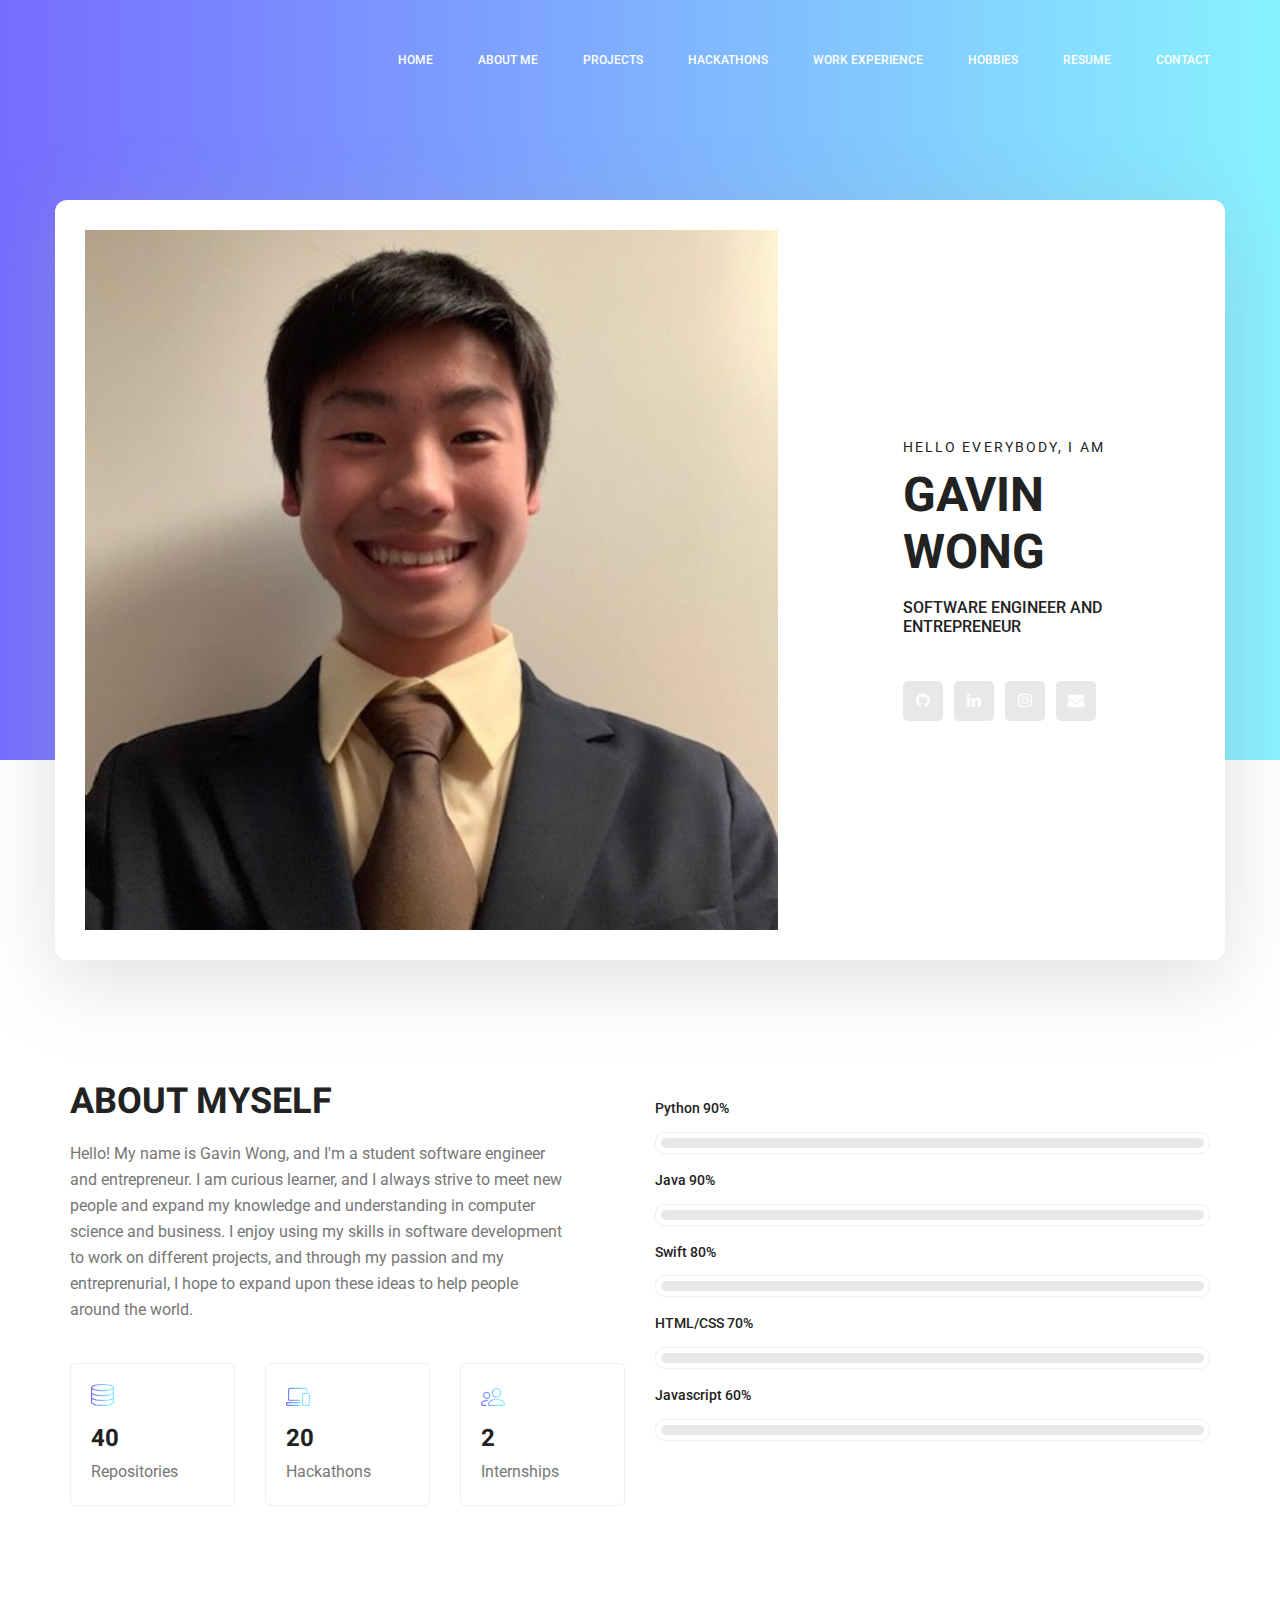
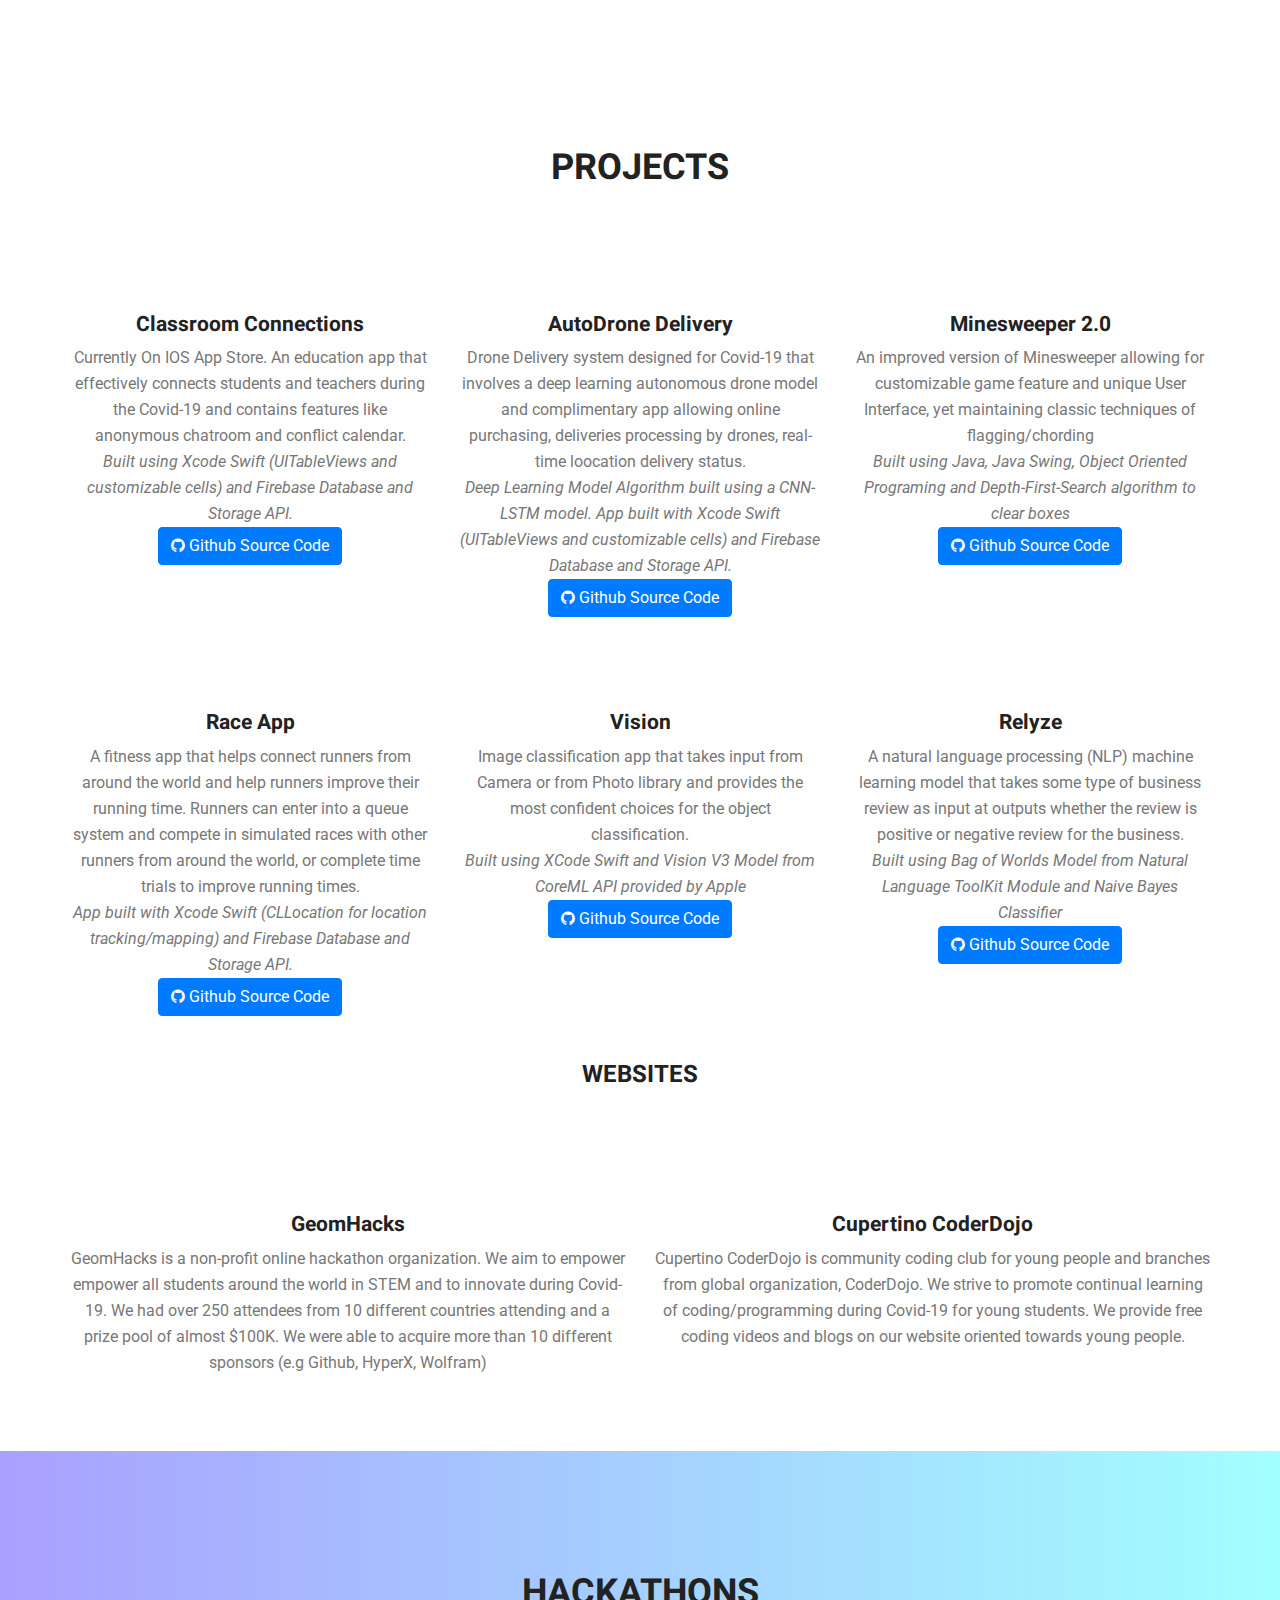
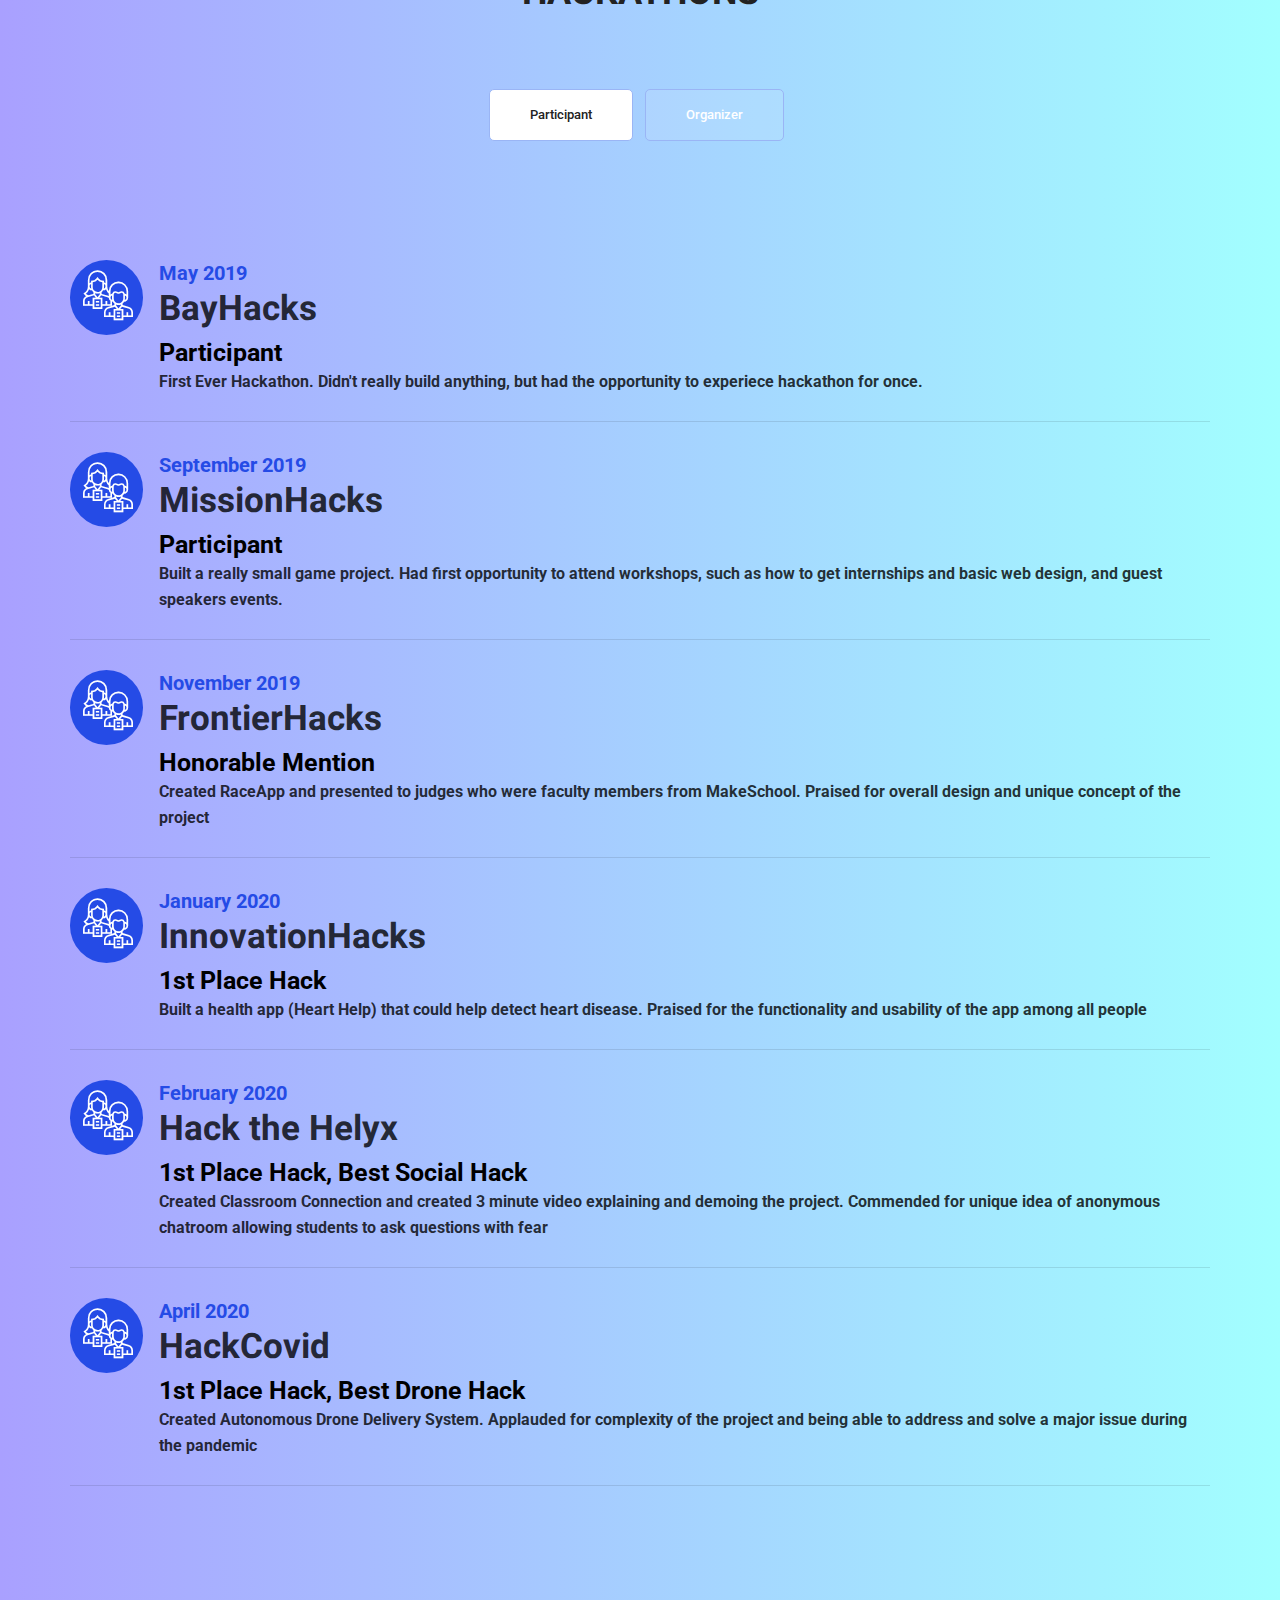
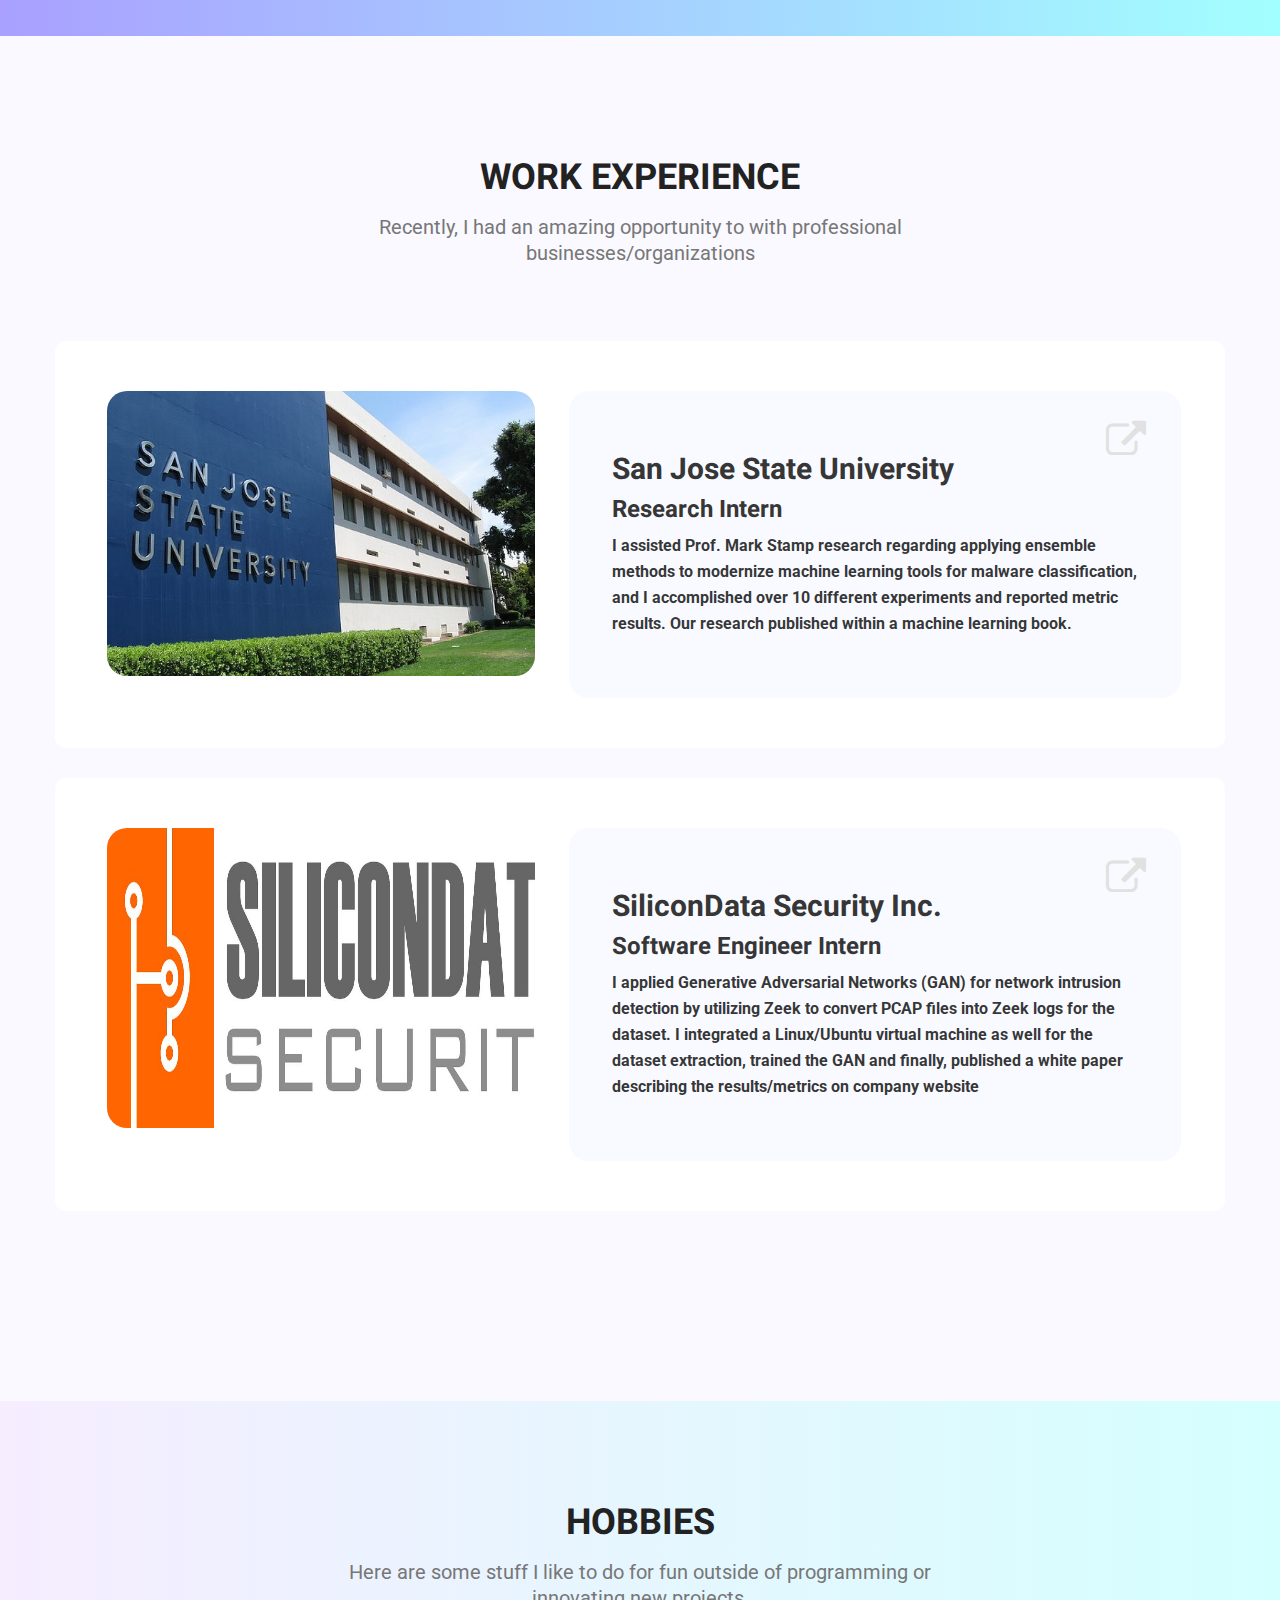
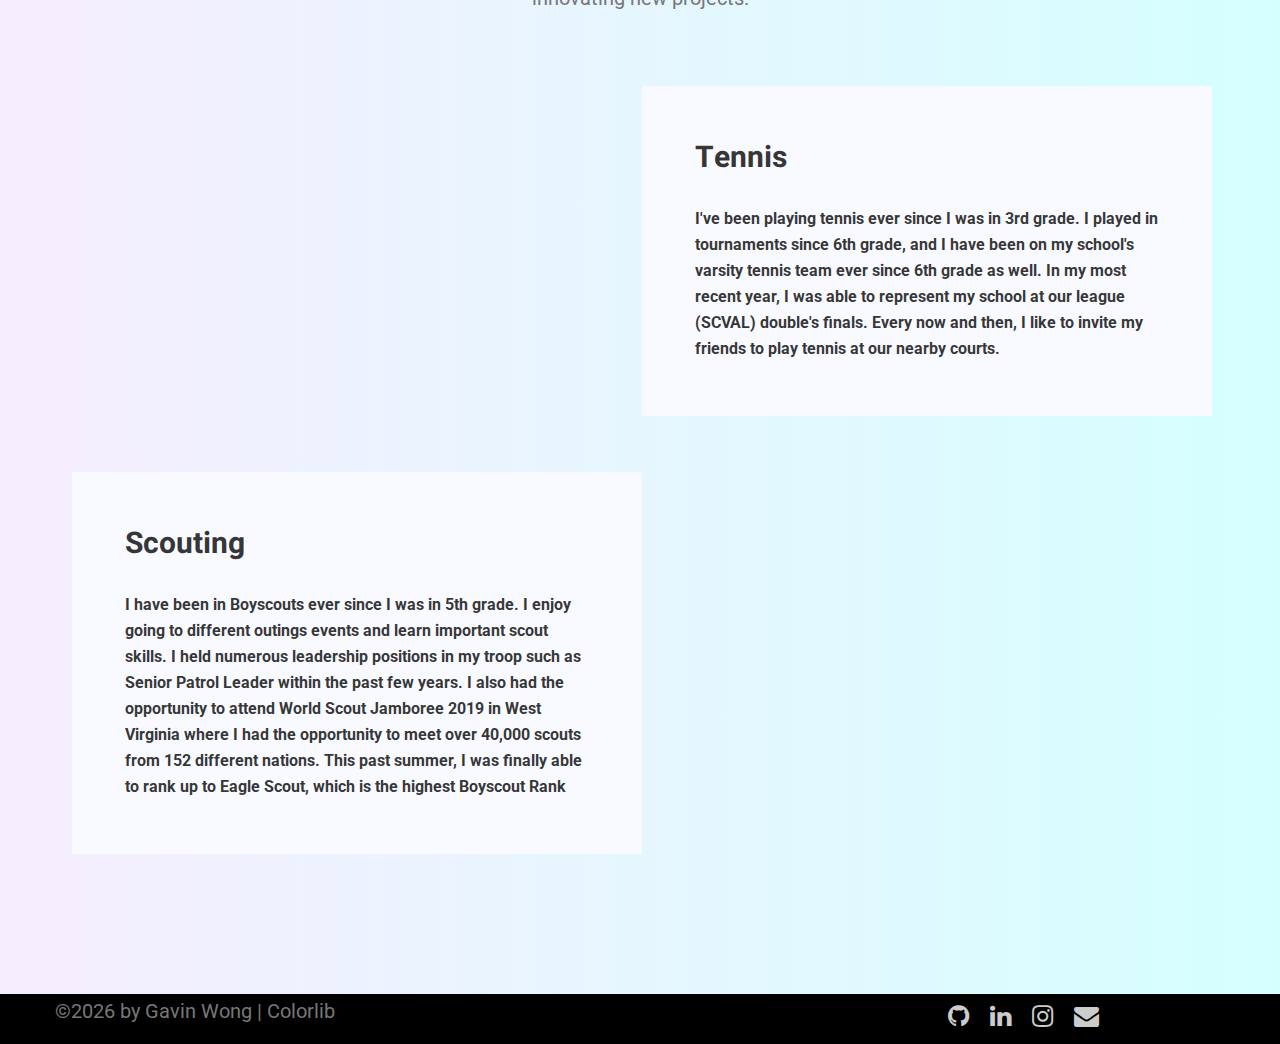
==== index.html @ 9fe4dfd0 "added github source code links" ====
<!doctype html>
<html lang="en">
    <head>
        <!-- Required meta tags -->
        <meta charset="utf-8">
        <meta name="viewport" content="width=device-width, initial-scale=1, shrink-to-fit=no">
        <link rel="icon" href="img/favicon.png" type="image/png">
        <title>Gavin Wong</title>
        <!-- Bootstrap CSS -->
        <link rel="stylesheet" href="css/bootstrap.css">
        <link rel="stylesheet" href="vendors/linericon/style.css">
        <link rel="stylesheet" href="css/font-awesome.min.css">
        <link rel="stylesheet" href="vendors/owl-carousel/owl.carousel.min.css">
        <link rel="stylesheet" href="vendors/lightbox/simpleLightbox.css">
        <link rel="stylesheet" href="vendors/nice-select/css/nice-select.css">
        <link rel="stylesheet" href="vendors/animate-css/animate.css">
        <link rel="stylesheet" href="vendors/popup/magnific-popup.css">
        <link rel="stylesheet" type='text/css' href="vendors/flaticon/flaticon.css">
        <!-- main css -->
        <link rel="stylesheet" href="css/style.css">
        <link rel="stylesheet" href="css/responsive.css">
    </head>
    <body>
        
        <!--================Header Menu Area =================-->
        <header class="header_area">
            <div class="main_menu">
            	<nav class="navbar navbar-expand-lg navbar-light">
					<div class="container box_1620">
						<!-- Brand and toggle get grouped for better mobile display -->
<!--						<a class="navbar-brand logo_h" href="index.html"><img src="img/logo.png" alt=""></a>-->
						<button class="navbar-toggler" type="button" data-toggle="collapse" data-target="#navbarSupportedContent" aria-controls="navbarSupportedContent" aria-expanded="false" aria-label="Toggle navigation">
							<span class="icon-bar"></span>
							<span class="icon-bar"></span>
							<span class="icon-bar"></span>
						</button>
						<!-- Collect the nav links, forms, and other content for toggling -->
						<div class="collapse navbar-collapse offset" id="navbarSupportedContent">
							<ul class="nav navbar-nav menu_nav ml-auto">
								
                                <li class="nav-item active"><a class="nav-link" href="#Home">Home</a></li> 
                                
								<li class="nav-item"><a class="nav-link" href="#AboutMe">About Me</a></li> 
                                
								<li class="nav-item"><a class="nav-link" href="#Projects">Projects</a></li> 
                                
                                <li class="nav-item"><a class="nav-link" href="#Hackathons">Hackathons</a></li> 
<!--
								<li class="nav-item submenu dropdown">
									<a href="#" class="nav-link dropdown-toggle" data-toggle="dropdown" role="button" aria-haspopup="true" aria-expanded="false">Pages</a>
									<ul class="dropdown-menu">
										<li class="nav-item"><a class="nav-link" href="portfolio.html">Portfolio</a></li>
										<li class="nav-item"><a class="nav-link" href="elements.html">Elements</a></li>
									</ul>
								</li> 
								<li class="nav-item submenu dropdown">
									<a href="#" class="nav-link dropdown-toggle" data-toggle="dropdown" role="button" aria-haspopup="true" aria-expanded="false">Blog</a>
									<ul class="dropdown-menu">
										<li class="nav-item"><a class="nav-link" href="blog.html">Blog</a></li>
										<li class="nav-item"><a class="nav-link" href="single-blog.html">Blog Details</a></li>
									</ul>
								</li> 
-->
                                <li class="nav-item"><a class="nav-link" href="#WorkExperience">Work Experience</a></li> 
                                
                                <li class="nav-item"><a class="nav-link" href="#Hobbies">Hobbies</a></li> 
                                
                                <li class="nav-item"><a class="nav-link" href="services.html">Resume</a></li> 
								<li class="nav-item"><a class="nav-link" href="#Contact">Contact</a></li>
							</ul>
						</div> 
					</div>
            	</nav>
            </div>
        </header>
        <!--================Header Menu Area =================-->
        
        <!--================Home Banner Area =================-->
        <section id="Home" class="home_banner_area">
           	<div class="container box_1620">
           		<div class="banner_inner d-flex align-items-center">
					<div class="banner_content">
						<div class="media">
							<div class="d-flex">
								<img src="img/personal.jpg" witdh="500" height="700"alt="">
							</div>
							<div class="media-body">
								<div class="personal_text">
									<h6>Hello Everybody, i am</h6>
									<h3>Gavin Wong</h3>
									<h4>Software Engineer and Entrepreneur</h4>
									<ul class="list personal_social">
                                        <li><a href="https://github.com/GavinWon"><i class="fa fa-github"></i></a></li>
                                        <li><a href="https://linkedin.com/in/gavin-w0ng"><i class="fa fa-linkedin"></i></a></li>
                                        <li><a href="https://www.instagram.com/gavinw0n/"><i class="fa fa-instagram"></i></a></li>
                                        <li><a href="mailto:gavinmwong@gmail.com"><i class="fa fa-envelope"></i></a></li>
									</ul>
								</div>
							</div>
						</div>
					</div>
				</div>
            </div>
        </section>
        <!--================End Home Banner Area =================-->
        
        <!--================About Me Area=================-->
        <section id="AboutMe" class="welcome_area p_120">
        	<div class="container">
        		<div class="row welcome_inner">
        			<div class="col-lg-6">
        				<div class="welcome_text">
        					<h4>About Myself</h4>
        					<p>Hello! My name is Gavin Wong, and I'm a student software engineer and entrepreneur. I am curious learner, and I always strive to meet new people and expand my knowledge and understanding in computer science and business. I enjoy using my skills in software development to work on different projects, and through my passion and my entreprenurial, I hope to expand upon these ideas to help people around the world.  </p>
        					<div class="row">
        						<div class="col-md-4">
        							<div class="wel_item">
        								<i class="lnr lnr-database"></i>
        								<h4>40</h4>
        								<p>Repositories</p>
        							</div>
        						</div>
        						<div class="col-md-4">
        							<div class="wel_item">
        								<i class="lnr lnr-laptop-phone"></i>
        								<h4>20</h4>
        								<p>Hackathons</p>
        							</div>
        						</div>
        						<div class="col-md-4">
        							<div class="wel_item">
        								<i class="lnr lnr-users"></i>
        								<h4>2</h4>
        								<p>Internships</p>
        							</div>
        						</div>
        					</div>
        				</div>
        			</div>
        			<div class="col-lg-6">
        				<div class="tools_expert">
        					<div class="skill_main">
								<div class="skill_item">
									<h4>Python <span class="counter">90</span>%</h4>
									<div class="progress_br">
										<div class="progress">
											<div class="progress-bar" role="progressbar" aria-valuenow="90" aria-valuemin="0" aria-valuemax="100"></div>
										</div>
									</div>
								</div>
								<div class="skill_item">
									<h4>Java <span class="counter">90</span>%</h4>
									<div class="progress_br">
										<div class="progress">
											<div class="progress-bar" role="progressbar" aria-valuenow="90" aria-valuemin="0" aria-valuemax="100"></div>
										</div>
									</div>
								</div>
								<div class="skill_item">
									<h4>Swift <span class="counter">80</span>%</h4>
									<div class="progress_br">
										<div class="progress">
											<div class="progress-bar" role="progressbar" aria-valuenow="80" aria-valuemin="0" aria-valuemax="100"></div>
										</div>
									</div>
								</div>
								<div class="skill_item">
									<h4>HTML/CSS <span class="counter">70</span>%</h4>
									<div class="progress_br">  
										<div class="progress">
											<div class="progress-bar" role="progressbar" aria-valuenow="70" aria-valuemin="0" aria-valuemax="100"></div>
										</div>
									</div>
								</div>
								<div class="skill_item">
									<h4>Javascript <span class="counter">60</span>%</h4>
									<div class="progress_br">
										<div class="progress">
											<div class="progress-bar" role="progressbar" aria-valuenow="60" aria-valuemin="0" aria-valuemax="100"></div>
										</div>
									</div>
								</div>
							</div>
        				</div>
        			</div>
        		</div>
        	</div>
        </section>
        <!--================About Me Area =================-->
        
        <!--================Projects Area =================-->
        <section id="Projects" class="home_gallery_area p_120">
        	<div class="container">
        		<div class="main_title">
        			<h2>Projects</h2>
        		</div>
        	</div>
        	<div class="container">
        		<div class="gallery_f_inner row imageGallery1">
        			<div class="col-lg-4 col-md-4 col-sm-6 brand manipul design print">
        				<div class="h_gallery_item">
        					<div class="g_img_item">
        						<img class="img-fluid" src="img/projects/classroomconnections.png" alt="">
        						<a class="light" href="img/projects/classroomconnectionsscreen.PNG"><img src="img/gallery/icon.png" alt=""></a>
        					</div>
        					<div class="g_item_text">
        						<h4></h4>
        						<h4>Classroom Connections</h4>
        						<p>Currently On IOS App Store. An education app that effectively connects students and teachers during the Covid-19 and contains features like anonymous chatroom and conflict calendar.</p>
                                <p> <em> Built using Xcode Swift (UITableViews and customizable cells) and Firebase Database and Storage API. </em> </p>
                                <a href="https://github.com/codifyasia/ClassroomConnections" class = "btn btn-primary align-items-center">
                                    <i class="fa fa-github"></i>
                                    Github Source Code
                                </a>
        					</div>
        				</div>
        			</div>
        			<div class="col-lg-4 col-md-4 col-sm-6 brand manipul creative">
        				<div class="h_gallery_item">
        					<div class="g_img_item">
        						<img class="img-fluid" src="img/projects/drone.png" alt="">
        						<a class="light" href="https://www.youtube.com/embed/bujF-BaPpMw" width="560" height="315" ><img src="img/gallery/icon.png" alt=""></a>
        					</div>
        					<div class="g_item_text">
        						<h4>AutoDrone Delivery</h4>
        						<p>Drone Delivery system designed for Covid-19 that involves a deep learning autonomous drone model and complimentary app allowing online purchasing, deliveries processing by drones, real-time loocation delivery status.</p>
                                <p> <em>Deep Learning Model Algorithm built using a CNN-LSTM model. App built with Xcode Swift (UITableViews and customizable cells) and Firebase Database and Storage API.  </em> </p>
                                <a href="https://github.com/AutonomousDeliveryDrone" class = "btn btn-primary align-items-center">
                                    <i class="fa fa-github"></i>
                                    Github Source Code
                                </a>
        					</div>
        				</div>
        			</div>
        			<div class="col-lg-4 col-md-4 col-sm-6 manipul creative design print">
        				<div class="h_gallery_item">
        					<div class="g_img_item">
        						<img class="img-fluid" src="img/projects/minesweeper.png" alt="">
        						<a class="light" href="img/projects/MineSweeperscreen.png"><img src="img/gallery/icon.png" alt=""></a>
        					</div>
        					<div class="g_item_text">
        						<h4>Minesweeper 2.0</h4>
        						<p>An improved version of Minesweeper allowing for customizable game feature and unique User Interface, yet maintaining classic techniques  of flagging/chording</p>
                                <p><em>Built using Java, Java Swing, Object Oriented Programing and Depth-First-Search algorithm to clear boxes</em> </p>
                                <a href="https://github.com/GavinWon/Minesweeper" class = "btn btn-primary align-items-center">
                                    <i class="fa fa-github"></i>
                                    Github Source Code
                                </a>
        					</div>
        				</div>
        			</div>
        			<div class="col-lg-4 col-md-4 col-sm-6 brand creative print">
        				<div class="h_gallery_item">
        					<div class="g_img_item">
        						<img class="img-fluid" src="img/projects/raceapp.PNG" alt="">
        						<a class="light" href="img/projects/raceappscreen.PNG"><img src="img/gallery/icon.png" alt=""></a>
        					</div>
        					<div class="g_item_text">
        						<h4>Race App</h4>
        						<p>A fitness app that helps connect runners from around the world and help runners improve their running time. Runners can enter into a queue system and compete in simulated races with other runners from around the world, or complete time trials to improve running times.</p>
                                <p><em>App built with Xcode Swift (CLLocation for location tracking/mapping) and Firebase Database and Storage API. </em></p>
                                <a href="https://github.com/codifyasia/raceApp" class = "btn btn-primary align-items-center">
                                    <i class="fa fa-github"></i>
                                    Github Source Code
                                </a>
        					</div>
        				</div>
        			</div>
        			<div class="col-lg-4 col-md-4 col-sm-6 brand manipul design">
        				<div class="h_gallery_item">
        					<div class="g_img_item">
        						<img class="img-fluid" src="img/projects/vision.jpg" alt="">
        						<a class="light" href="img/projects/visionscreen.PNG"><img src="img/gallery/icon.png" alt=""></a>
        					</div>
        					<div class="g_item_text">
        						<h4>Vision</h4>
        						<p>Image classification app that takes input from Camera or from Photo library and provides the most confident choices for the object classification.
                                <p><em>Built using XCode Swift and Vision V3 Model from CoreML API provided by Apple</em> </p>
                                <a href="https://github.com/GavinWon/Vision" class = "btn btn-primary align-items-center">
                                    <i class="fa fa-github"></i>
                                    Github Source Code
                                </a>
        					</div>
        				</div>
        			</div>
        			<div class="col-lg-4 col-md-4 col-sm-6 brand creative">
        				<div class="h_gallery_item">
        					<div class="g_img_item">
        						<img class="img-fluid" src="img/projects/relyze.png" alt="">
        						<a class="light" href="img/projects/relyzescreen.png"><img src="img/gallery/icon.png" alt=""></a>
        					</div>
        					<div class="g_item_text">
        						<h4>Relyze</h4>
        						<p>A natural language processing (NLP) machine learning model that takes some type of business review as input at outputs whether the review is positive or negative review for the business.</p>
                                <p> <em>Built using Bag of Worlds Model from Natural Language ToolKit Module and Naive Bayes Classifier</em></p>
                                <a href="#" class = "btn btn-primary align-items-center">
                                    <i class="fa fa-github"></i>
                                    Github Source Code
                                </a>
        					</div>
        				</div>
        			</div>
                    <div class="container">
        		      <div class="main_title">
        			     <h3>Websites</h3>
        		      </div>
        	       </div>
                <div class="container">
                    <div class="gallery_f_inner row imageGallery1">
                        <div class="col-lg-6 col-md-6 col-sm-9 brand manipul design print">
                            <div class="h_gallery_item">
                                <div class="g_img_item">
                                    <img class="img-fluid" src="img/projects/geomhacks.PNG" alt="">
                                    <a class="light" href="img/projects/geomhacks.PNG"><img src="img/gallery/icon.png" alt=""></a>
                                </div>
                                <div class="g_item_text">
                                    <h4></h4>
                                    <h4>GeomHacks</h4>
                                    <p>GeomHacks is a non-profit online hackathon organization. We aim to empower empower all students around the world in STEM and to innovate during Covid-19. We had over 250 attendees from 10 different countries attending and a prize pool of almost $100K. We were able to acquire more than 10 different sponsors (e.g Github, HyperX, Wolfram)</p>
                                </div>
                            </div>
                        </div>
                        <div class="col-lg-6 col-md-6 col-sm-9 brand manipul creative">
                            <div class="h_gallery_item">
                                <div class="g_img_item">
                                    <img class="img-fluid" src="img/projects/coderdojo.PNG" alt="">
                                    <a class="light" href="img/projects/coderdojo.PNG"><img src="img/gallery/icon.png" alt=""></a>
                                </div>
                                <div class="g_item_text">
                                    <h4>Cupertino CoderDojo</h4>
                                    <p>Cupertino CoderDojo is community coding club for young people and branches from global organization, CoderDojo. We strive to promote continual learning of coding/programming during Covid-19 for young students. We provide free coding videos and blogs on our website oriented towards young people. </p>
                                </div>
                            </div>
                        </div>
                    </div>
        		</div>
        	</div>
        </section>
        <!--================Projects Area =================-->
        
        <!--================Hackathon Area =================-->
        <section id="Hackathons" class="hack_comp p_120">
            <div id="page-4" class= "page four"> 
                <div class="container">
                    <div class="main_title">
                        <h2>Hackathons</h2>
                    </div>
                </div>
                <div class="container">
                    <div class="tabs_inner">
                        <ul class="nav nav-tabs" id="myTab" role="tablist">
                            <li class="nav-item">
                                <a class="nav-link active" id="home-tab" data-toggle="tab" href="#home" role="tab" aria-controls="home" aria-selected="true">Participant</a>
                            </li>
                            <li class="nav-item">
                                <a class="nav-link" id="profile-tab" data-toggle="tab" href="#profile" role="tab" aria-controls="profile" aria-selected="false">Organizer</a>
                            </li>
                        </ul>
                        <div class="tab-content" id="myTabContent">
                            <div class="tab-pane fade show active" id="home" role="tabpanel" aria-labelledby="home-tab">
                                <div class="resume-wrap d-flex ftco-animate">
                                    <div class="icon d-flex align-items-center justify-content-center">
                                        <i class="flaticon-woman"></i>
                                    </div>
                                    <div class="text pl-3">
                                        <span class="date">May 2019</span>
                                        <h2>BayHacks</h2>
                                        <span class="position">Participant</span>
                                        <p>First Ever Hackathon. Didn't really build anything, but had the opportunity to experiece hackathon for once.</p>
                                    </div>
                                </div>
                                <div class="resume-wrap d-flex ftco-animate">
                                    <div class="icon d-flex align-items-center justify-content-center">
                                        <i class="flaticon-woman"></i>
                                    </div>
                                    <div class="text pl-3">
                                        <span class="date">September 2019</span>
                                        <h2>MissionHacks</h2>
                                        <span class="position">Participant</span>
                                        <p>Built a really small game project. Had first opportunity to attend workshops, such as how to get internships and basic web design, and guest speakers events.</p>
                                    </div>
                                </div>
                                
                                <div class="resume-wrap d-flex ftco-animate">
                                    <div class="icon d-flex align-items-center justify-content-center">
                                        <i class="flaticon-woman"></i>
                                    </div>
                                    <div class="text pl-3">
                                        <span class="date">November 2019</span>
                                        <h2>FrontierHacks</h2>
                                        <span class="position">Honorable Mention</span>
                                        <p>Created RaceApp and presented to judges who were faculty members from MakeSchool. Praised for overall design and unique concept of the project</p>
                                    </div>
                                </div>
                                <div class="resume-wrap d-flex ftco-animate">
                                    <div class="icon d-flex align-items-center justify-content-center">
                                        <i class="flaticon-woman"></i>
                                    </div>
                                    <div class="text pl-3">
                                        <span class="date">January 2020</span>
                                        <h2>InnovationHacks</h2>
                                        <span class="position">1st Place Hack</span>
                                        <p>Built a health app (Heart Help) that could help detect heart disease. Praised for the functionality and usability of the app among all people</p>
                                    </div>
                                </div>
                                <div class="resume-wrap d-flex ftco-animate">
                                    <div class="icon d-flex align-items-center justify-content-center">
                                        <i class="flaticon-woman"></i>
                                    </div>
                                    <div class="text pl-3">
                                        <span class="date">February 2020</span>
                                        <h2>Hack the Helyx </h2>
                                        <span class="position">1st Place Hack, Best Social Hack</span>
                                        <p>Created Classroom Connection and created 3 minute video explaining and demoing the project. Commended for unique idea of anonymous chatroom allowing students to ask questions with fear</p>
                                    </div>
                                </div>
                                <div class="resume-wrap d-flex ftco-animate">
                                    <div class="icon d-flex align-items-center justify-content-center">
                                        <i class="flaticon-woman"></i>
                                    </div>
                                    <div class="text pl-3">
                                        <span class="date">April 2020</span>
                                        <h2>HackCovid</h2>
                                        <span class="position">1st Place Hack, Best Drone Hack</span>
                                        <p>Created Autonomous Drone Delivery System. Applauded for complexity of the project and being able to address and solve a major issue during the pandemic</p>
                                    </div>
                                </div>
                            </div>
                            <div class="tab-pane fade" id="profile" role="tabpanel" aria-labelledby="profile-tab">
                                <div class="resume-wrap d-flex ftco-animate">
                                    <div class="icon d-flex align-items-center justify-content-center">
                                        <span class="flaticon-planner-1"></span>
                                    </div>
                                    <div class="text pl-3">
                                        <span class="date">February 2020</span>
                                        <a href="http://www.dub-hacks.org/">DubHacks</a>
                                        <span class="position">Lead Director of Sponsorship</span>
                                        <p> Helped promote and advertise the hackathon at my school through outreach to all of my school's computer science clubs </p>
                                    </div>
                                </div>
                                <div class="resume-wrap d-flex ftco-animate">
                                    <div class="icon d-flex align-items-center justify-content-center">
                                        <span class="flaticon-planner-1"></span>
                                    </div>
                                    <div class="text pl-3">
                                        <span class="date">February 2020</span>
                                        <a href = https://a-zhacks.com>A-Z Hacks</a>
                                        <span class="position">Event Officers</span>
                                        <p>Worked on marketing/advertising hackathon to students around the Bay Area. Helped gather over 100 participants in attendance. Contributed to set-up, monitoring, and guiding participants during actual hackathon</p>
                                    </div>
                                </div>
                                <div class="resume-wrap d-flex ftco-animate">
                                    <div class="icon d-flex align-items-center justify-content-center">
                                        <span class="flaticon-planner-1"></span>
                                    </div>
                                    <div class="text pl-3">
                                        <span class="date">May 2020</span>
                                        <a href="https://harmonyhacks.org">HarmonyHacks</a>
                                        <span class="position">Lead Director of Sponsorship</span>
                                        <p>Lead the Sponsorship Team in gathering $50,000 worth of sponsorships, from companies such as Shawee, Balsamiq, Desmos, for online hackathon advertised to students world-wide. </p>
                                    </div>
                                </div>
                                <div class="resume-wrap d-flex ftco-animate">
                                    <div class="icon d-flex align-items-center justify-content-center">
                                        <span class="flaticon-planner-1"></span>
                                    </div>
                                    <div class="text pl-3">
                                        <span class="date">June 2019</span>
                                        <a href="http://thehumantechproject.org/cuperhacks/">CuperHacks</a>
                                        <span class="position">Lead Director of Sponsorship</span>
                                        <p>Lead the Sponsorship team in acquiring over 10 different sponsors, such as Bugsee, Sashido, Art of Problem Solving, for an online hackathon with free workshops open to all students world-wide </p>
                                    </div>
                                </div>
                                <div class="resume-wrap d-flex ftco-animate">
                                    <div class="icon d-flex align-items-center justify-content-center">
                                        <span class="flaticon-planner-1"></span>
                                    </div>
                                    <div class="text pl-3">
                                        <span class="date">June 2020</span>
<!--                                        <h2>GeomHacks</h2>-->
                                        <a href="http://geomhacks.com/">GeomHacks</a>
                                        <span class="position">Founder</span>
                                        <p>I managed and led the Logistics, Tech, Outreach, and Sponsor team. I guided the sponsor team in sending out consistent emails and responding to sponsor request, the outreach team in updating all social media platform, the logistic team with handling participant concerns/questions, the tech team with free workshops and hosting sponsored workshops for participants. Read Project Section (above) for more info</p>
                                    </div>
                                </div>
                            </div>
                        </div>
                    </div>
                </div>
            </div>
        </section>
        <!--================End Hackathon Area =================-->
        
        <!--================Work Experience Area =================-->
        <section id="WorkExperience" class="feature_area p_120">
            <div class="container">
        		<div class="main_title">
        			<h2>Work Experience</h2>
        			<p>Recently, I had an amazing opportunity to with professional businesses/organizations</p>
        		</div>
            </div>
            <div class="row no-gutters space feature_inner">
                <div class="block-3 d-md-flex ftco-animate container table feature_item">
                    <div class = "col-lg-5 col-md-5 col-sm-5 cell2"> 
                        <img class="img-fluid rounded-corner" src="img/workexperience/SJSU.jpeg" alt="">
                    </div>
                    <div class = "col-lg-7 col-md-7 col-sm-7 cell2 "> 
                        <div class="text rounded-corner">
                            <div class="research">
                                <h2 class="researchh2">San Jose State University</h2>
                                <a href="https://github.com/GavinWon"><i class="fa fa-external-link"></i></a>
                            </div>
                            <h3>Research Intern</h3>
                            <p>I assisted Prof. Mark Stamp research regarding applying ensemble methods to modernize machine learning tools for malware classification, and  I accomplished over 10 different experiments and reported metric results. Our research published within a machine learning book. </p>
                        </div>
                    </div>
                </div>
                <div class="block-3 d-md-flex ftco-animate container table feature_item">
                    <div class = "col-lg-5 col-md-5 col-sm-5 cell2"> 
                        <img class="img-fluid rounded-corner" src="img/workexperience/silicondatasecurity.png" alt="SiliconData Security Logo" style="width:600px;height:300px;">
                    </div>
                    <div class = "col-lg-7 col-md-7 col-sm-7 cell2 "> 
                        <div class="text rounded-corner">
                            <div class="research">
                                <h2 class="researchh2">SiliconData Security Inc.</h2>
                                <a href="https://github.com/GavinWon"><i class="fa fa-external-link"></i></a>
                            </div>
                            
                            <h3>Software Engineer Intern</h3>
                            <p>I applied Generative Adversarial Networks (GAN) for network intrusion detection by utilizing Zeek to convert PCAP files into Zeek logs for the dataset. I integrated a Linux/Ubuntu virtual machine as well for the dataset extraction, trained the GAN and finally, published a white paper describing the results/metrics on company website</p>
                        </div>
                    </div>
                </div>
            </div>
        </section>
        <!--================End Work ExperienceArea =================-->
        

        <!--================Hobbies Area =================-->
        <section id="Hobbies" class="Hobbies p_100">
            <div class="container">
                    <div class="main_title">
                        <h2>Hobbies</h2>
                        <p>Here are some stuff I like to do for fun outside of programming or innovating new projects.</p>
                    </div>
                </div>
            <div class="row no-gutters space">
                <div class="block-3 d-md-flex ftco-animate container table">
                    <div class = "col-lg-6 col-md-6 col-sm-6 "> 
                        <img class="img-fluid cell" src="img/hobbies/tennis.jpg" alt="">
                    </div>
                    <div class = "col-lg-6 col-md-6 col-sm-6 cell"> 
                        <div class="text ">
                            <h2 class="heading">Tennis</h2>
                            <p>I've been playing tennis ever since I was in 3rd grade. I played in tournaments since 6th grade, and I have been on my school's varsity tennis team ever since 6th grade as well. In my most recent year, I was able to represent my school at our league (SCVAL) double's finals. Every now and then, I like to invite my friends to play tennis at our nearby courts.
                            </p>
                        </div>
                    </div>
                </div>
            </div>
            <div class="row no-gutters space">
                <div class="block-3 d-md-flex ftco-animate container box">
                    <div class = "col-lg-6 col-md-6 col-sm-6 cell"> 
                        <div class="text">
                            <h2 class="heading">Scouting</h2>
                            <p>I have been in Boyscouts ever since I was in 5th grade. I enjoy going to different outings events and learn important scout skills. I held numerous leadership positions in my troop such as Senior Patrol Leader within the past few years. I also had the opportunity to attend World Scout Jamboree 2019 in West Virginia where I had the opportunity to meet over 40,000 scouts from 152 different nations. This past summer, I was finally able to rank up to Eagle Scout, which is the highest Boyscout Rank </p>
                        </div>
                    </div>
                    <div class = col-lg-6 col-md-6 col-sm-6> 
                        <img class="img-fluid" src="img/hobbies/boyscout.jpg" alt="">
                    </div>
                </div>
            </div>
        </section>        
        <!--================Footer Area =================-->
        <footer id="Contact" class="footer_area p_5">
        	<div class="container">
        		<div class="row footer_inner">
                    <div class='col-lg-9'>
                        <div class="row text-center">
                              <p>
                            <!-- Link back to Colorlib can't be removed. Template is licensed under CC BY 3.0. -->
                            &copy;<script>document.write(new Date().getFullYear());</script> by Gavin  Wong | <a href="https://colorlib.com" target="_blank" >Colorlib</a>
                            <!-- Link back to Colorlib can't be removed. Template is licensed under CC BY 3.0. -->
                            </p>
                        </div>
                    </div>
        			<div class="col-lg-3">
                        <aside class="f_widget social_widget">
                            <ul class="list">
                                <li><a href="https://github.com/GavinWon"><i class="fa fa-github"></i></a></li>
                                <li><a href="https://linkedin.com/in/gavin-w0ng"><i class="fa fa-linkedin"></i></a></li>
                                <li><a href="https://www.instagram.com/gavinw0n/"><i class="fa fa-instagram"></i></a></li>
                                <li><a href="mailto:gavinmwong@gmail.com"><i class="fa fa-envelope"></i></a></li>
                            </ul>
                        </aside>
        			</div>
        		</div>
        	</div>
        </footer>
        <!--================End Footer Area =================-->
        
        
        
        
        
        
        <!-- Optional JavaScript -->
        <!-- jQuery first, then Popper.js, then Bootstrap JS -->
        <script src="js/jquery-3.3.1.min.js"></script>
        <script src="js/popper.js"></script>
        <script src="js/bootstrap.min.js"></script>
        <script src="js/stellar.js"></script>
        <script src="vendors/lightbox/simpleLightbox.min.js"></script>
        <script src="vendors/nice-select/js/jquery.nice-select.min.js"></script>
        <script src="vendors/isotope/imagesloaded.pkgd.min.js"></script>
        <script src="vendors/isotope/isotope.pkgd.min.js"></script>
        <script src="vendors/owl-carousel/owl.carousel.min.js"></script>
        <script src="vendors/popup/jquery.magnific-popup.min.js"></script>
        <script src="js/jquery.ajaxchimp.min.js"></script>
        <script src="vendors/counter-up/jquery.waypoints.min.js"></script>
        <script src="vendors/counter-up/jquery.counterup.min.js"></script>
        <script src="js/mail-script.js"></script>
        <script src="js/theme.js"></script>
        <script src="https://cdnjs.cloudflare.com/ajax/libs/equalize.js/1.0.2/equalize.min.js"></script>
        <script src="js/script.js"></script>
    </body>
</html>
    
    <!--
        ================Hackathons/Competition Area =================
        <section class="hack_comp p_120">
            <div id="page-4" class= "page four">
                <div class="container">
                    <div class="main_title">
                        <h2>Hackathons</h2>
                    </div>
                </div>                
                <div class="container">
                    <div class="tabs_inner">
                        <ul class="nav nav-tabs" id="myTab" role="tablist">
                            <li class="nav-item">
                                <a class="nav-link active" id="home-tab" data-toggle="tab" href="#home" role="tab" aria-controls="home" aria-selected="true">Participant</a>
                            </li>
                            <li class="nav-item">
                                <a class="nav-link" id="profile-tab" data-toggle="tab" href="#profile" role="tab" aria-controls="profile" aria-selected="false">Organizer</a>
                            </li>
                        </ul>
                        <div class="tab-content" id="myTabContent">
                            <div class="tab-pane fade show active" id="home" role="tabpanel" aria-labelledby="home-tab">
                                <div class="resume-wrap d-flex ftco-animate">
                                    <div class="icon d-flex align-items-center justify-content-center">
                                        <i class="flaticon-woman"></i>
                                    </div>
                                    <div class="text pl-3">
                                        <span class="date">2014-2015</span>
                                        <h2>Top 10 Web Developer</h2>
                                        <span class="position">Cambridge University</span>
                                        <p>A small river named Duden flows by their place and supplies it with the necessary regelialia. It is a paradisematic country, in which roasted parts of sentences fly into your mouth.</p>
                                    </div>
                                </div>
                                <div class="resume-wrap d-flex ftco-animate">
                                    <div class="icon d-flex align-items-center justify-content-center">
                                        <span class="flaticon-ideas"></span>
                                    </div>
                                    <div class="text pl-3">
                                        <span class="date">2014-2015</span>
                                        <h2>Top 5 LeaderShip Exellence Winner</h2>
                                        <span class="position">Cambridge University</span>
                                        <p>A small river named Duden flows by their place and supplies it with the necessary regelialia. It is a paradisematic country, in which roasted parts of sentences fly into your mouth.</p>
                                    </div>
                                </div>
                                <div class="resume-wrap d-flex ftco-animate">
                                    <div class="icon d-flex align-items-center justify-content-center">
                                        <span class="flaticon-ideas"></span>
                                    </div>
                                    <div class="text pl-3">
                                        <span class="date">2014-2015</span>
                                        <h2>Top 4 Web Tester</h2>
                                        <span class="position">Cambridge University</span>
                                        <p>A small river named Duden flows by their place and supplies it with the necessary regelialia. It is a paradisematic country, in which roasted parts of sentences fly into your mouth.</p>
                                    </div>
                                </div>
                                <div class="resume-wrap d-flex ftco-animate">
                                    <div class="icon d-flex align-items-center justify-content-center">
                                        <span class="flaticon-ideas"></span>
                                    </div>
                                    <div class="text pl-3">
                                        <span class="date">2014-2015</span>
                                        <h2>Art &amp; Creative Director</h2>
                                        <span class="position">Cambridge University</span>
                                        <p>A small river named Duden flows by their place and supplies it with the necessary regelialia. It is a paradisematic country, in which roasted parts of sentences fly into your mouth.</p>
                                    </div>
                                </div>
                            </div>     
                            <div class="tab-pane fade" id="profile" role="tabpanel" aria-labelledby="profile-tab">
                                <div class="resume-wrap d-flex ftco-animate">
                                    <div class="icon d-flex align-items-center justify-content-center">
                                        <i class="flaticon-woman"></i>
                                    </div>
                                    <div class="text pl-3">
                                        <span class="date">2014-2015</span>
                                        <h2>Tasdf</h2>
                                        <span class="position">asdfy</span>
                                        <p>A small river named Duden flows by their place and supplies it with the necessary regelialia. It is a paradisematic country, in which roasted parts of sentences fly into your mouth.</p>
                                    </div>
                                </div>
                                <div class="resume-wrap d-flex ftco-animate">
                                    <div class="icon d-flex align-items-center justify-content-center">
                                        <span class="flaticon-ideas"></span>
                                    </div>
                                    <div class="text pl-3">
                                        <span class="date">2014-2015</span>
                                        <h2>Top 5 LeaderShip Exellence Winner</h2>
                                        <span class="position">asdf</span>
                                        <p>A small river named Duden flows by their place and supplies it with the necessary regelialia. It is a paradisematic country, in which roasted parts of sentences fly into your mouth.</p>
                                    </div>
                                </div>
                                <div class="resume-wrap d-flex ftco-animate">
                                    <div class="icon d-flex align-items-center justify-content-center">
                                        <span class="flaticon-ideas"></span>
                                    </div>
                                    <div class="text pl-3">
                                        <span class="date">2014-2015</span>
                                        <h2>Top 4 Web Tester</h2>
                                        <span class="position">asdf</span>
                                        <p>A small river named Duden flows by their place and supplies it with the necessary regelialia. It is a paradisematic country, in which roasted parts of sentences fly into your mouth.</p>
                                    </div>
                                </div>
                                <div class="resume-wrap d-flex ftco-animate">
                                    <div class="icon d-flex align-items-center justify-content-center">
                                        <span class="flaticon-ideas"></span>
                                    </div>
                                    <div class="text pl-3">
                                        <span class="date">2014-2015</span>
                                        <h2>Art &amp; asdfr</h2>
                                        <span class="position">asdf</span>
                                        <p>asdfsadf.</p>
                                    </div>
                                </div>
						  </div>
                        </div>
                    </div>
                </div>
            </div>
        </section>
-->
    
            <!--================Testimonials Area =================-->
<!--
        <section class="testimonials_area p_120">
        	<div class="container">
        		<div class="main_title">
        			<h2>Testimonials</h2>
        			<p>If you are looking at blank cassettes on the web, you may be very confused at the difference in price. You may see some for as low as $.17 each.</p>
        		</div>
        		<div class="testi_inner">
					<div class="testi_slider owl-carousel">
						<div class="item">
							<div class="testi_item">
								<p>As conscious traveling Paup ers we must always be oncerned about our dear Mother Earth. If you think about it, you travel across her face</p>
								<h4>Fanny Spencer</h4>
								<a href="#"><i class="fa fa-star"></i></a>
								<a href="#"><i class="fa fa-star"></i></a>
								<a href="#"><i class="fa fa-star"></i></a>
								<a href="#"><i class="fa fa-star"></i></a>
								<a href="#"><i class="fa fa-star-half-o"></i></a>
							</div>
						</div>
						<div class="item">
							<div class="testi_item">
								<p>As conscious traveling Paup ers we must always be oncerned about our dear Mother Earth. If you think about it, you travel across her face</p>
								<h4>Fanny Spencer</h4>
								<a href="#"><i class="fa fa-star"></i></a>
								<a href="#"><i class="fa fa-star"></i></a>
								<a href="#"><i class="fa fa-star"></i></a>
								<a href="#"><i class="fa fa-star"></i></a>
								<a href="#"><i class="fa fa-star-half-o"></i></a>
							</div>
						</div>
						<div class="item">
							<div class="testi_item">
								<p>As conscious traveling Paup ers we must always be oncerned about our dear Mother Earth. If you think about it, you travel across her face</p>
								<h4>Fanny Spencer</h4>
								<a href="#"><i class="fa fa-star"></i></a>
								<a href="#"><i class="fa fa-star"></i></a>
								<a href="#"><i class="fa fa-star"></i></a>
								<a href="#"><i class="fa fa-star"></i></a>
								<a href="#"><i class="fa fa-star-half-o"></i></a>
							</div>
						</div>
					</div>
        		</div>
        	</div>
        </section>
-->
        <!--================End Testimonials Area =================-->
---- vendors/linericon/style.css ----
@font-face {
	font-family: 'Linearicons-Free';
	src:url('fonts/Linearicons-Free.eot?w118d');
	src:url('fonts/Linearicons-Free.eot?#iefixw118d') format('embedded-opentype'),
		url('fonts/Linearicons-Free.woff2?w118d') format('woff2'),
		url('fonts/Linearicons-Free.woff?w118d') format('woff'),
		url('fonts/Linearicons-Free.ttf?w118d') format('truetype'),
		url('fonts/Linearicons-Free.svg?w118d#Linearicons-Free') format('svg');
	font-weight: normal;
	font-style: normal;
}

.lnr {
	font-family: 'Linearicons-Free';
	speak: none;
	font-style: normal;
	font-weight: normal;
	font-variant: normal;
	text-transform: none;
	line-height: 1;

	/* Better Font Rendering =========== */
	-webkit-font-smoothing: antialiased;
	-moz-osx-font-smoothing: grayscale;
}

.lnr-home:before {
	content: "\e800";
}
.lnr-apartment:before {
	content: "\e801";
}
.lnr-pencil:before {
	content: "\e802";
}
.lnr-magic-wand:before {
	content: "\e803";
}
.lnr-drop:before {
	content: "\e804";
}
.lnr-lighter:before {
	content: "\e805";
}
.lnr-poop:before {
	content: "\e806";
}
.lnr-sun:before {
	content: "\e807";
}
.lnr-moon:before {
	content: "\e808";
}
.lnr-cloud:before {
	content: "\e809";
}
.lnr-cloud-upload:before {
	content: "\e80a";
}
.lnr-cloud-download:before {
	content: "\e80b";
}
.lnr-cloud-sync:before {
	content: "\e80c";
}
.lnr-cloud-check:before {
	content: "\e80d";
}
.lnr-database:before {
	content: "\e80e";
}
.lnr-lock:before {
	content: "\e80f";
}
.lnr-cog:before {
	content: "\e810";
}
.lnr-trash:before {
	content: "\e811";
}
.lnr-dice:before {
	content: "\e812";
}
.lnr-heart:before {
	content: "\e813";
}
.lnr-star:before {
	content: "\e814";
}
.lnr-star-half:before {
	content: "\e815";
}
.lnr-star-empty:before {
	content: "\e816";
}
.lnr-flag:before {
	content: "\e817";
}
.lnr-envelope:before {
	content: "\e818";
}
.lnr-paperclip:before {
	content: "\e819";
}
.lnr-inbox:before {
	content: "\e81a";
}
.lnr-eye:before {
	content: "\e81b";
}
.lnr-printer:before {
	content: "\e81c";
}
.lnr-file-empty:before {
	content: "\e81d";
}
.lnr-file-add:before {
	content: "\e81e";
}
.lnr-enter:before {
	content: "\e81f";
}
.lnr-exit:before {
	content: "\e820";
}
.lnr-graduation-hat:before {
	content: "\e821";
}
.lnr-license:before {
	content: "\e822";
}
.lnr-music-note:before {
	content: "\e823";
}
.lnr-film-play:before {
	content: "\e824";
}
.lnr-camera-video:before {
	content: "\e825";
}
.lnr-camera:before {
	content: "\e826";
}
.lnr-picture:before {
	content: "\e827";
}
.lnr-book:before {
	content: "\e828";
}
.lnr-bookmark:before {
	content: "\e829";
}
.lnr-user:before {
	content: "\e82a";
}
.lnr-users:before {
	content: "\e82b";
}
.lnr-shirt:before {
	content: "\e82c";
}
.lnr-store:before {
	content: "\e82d";
}
.lnr-cart:before {
	content: "\e82e";
}
.lnr-tag:before {
	content: "\e82f";
}
.lnr-phone-handset:before {
	content: "\e830";
}
.lnr-phone:before {
	content: "\e831";
}
.lnr-pushpin:before {
	content: "\e832";
}
.lnr-map-marker:before {
	content: "\e833";
}
.lnr-map:before {
	content: "\e834";
}
.lnr-location:before {
	content: "\e835";
}
.lnr-calendar-full:before {
	content: "\e836";
}
.lnr-keyboard:before {
	content: "\e837";
}
.lnr-spell-check:before {
	content: "\e838";
}
.lnr-screen:before {
	content: "\e839";
}
.lnr-smartphone:before {
	content: "\e83a";
}
.lnr-tablet:before {
	content: "\e83b";
}
.lnr-laptop:before {
	content: "\e83c";
}
.lnr-laptop-phone:before {
	content: "\e83d";
}
.lnr-power-switch:before {
	content: "\e83e";
}
.lnr-bubble:before {
	content: "\e83f";
}
.lnr-heart-pulse:before {
	content: "\e840";
}
.lnr-construction:before {
	content: "\e841";
}
.lnr-pie-chart:before {
	content: "\e842";
}
.lnr-chart-bars:before {
	content: "\e843";
}
.lnr-gift:before {
	content: "\e844";
}
.lnr-diamond:before {
	content: "\e845";
}
.lnr-linearicons:before {
	content: "\e846";
}
.lnr-dinner:before {
	content: "\e847";
}
.lnr-coffee-cup:before {
	content: "\e848";
}
.lnr-leaf:before {
	content: "\e849";
}
.lnr-paw:before {
	content: "\e84a";
}
.lnr-rocket:before {
	content: "\e84b";
}
.lnr-briefcase:before {
	content: "\e84c";
}
.lnr-bus:before {
	content: "\e84d";
}
.lnr-car:before {
	content: "\e84e";
}
.lnr-train:before {
	content: "\e84f";
}
.lnr-bicycle:before {
	content: "\e850";
}
.lnr-wheelchair:before {
	content: "\e851";
}
.lnr-select:before {
	content: "\e852";
}
.lnr-earth:before {
	content: "\e853";
}
.lnr-smile:before {
	content: "\e854";
}
.lnr-sad:before {
	content: "\e855";
}
.lnr-neutral:before {
	content: "\e856";
}
.lnr-mustache:before {
	content: "\e857";
}
.lnr-alarm:before {
	content: "\e858";
}
.lnr-bullhorn:before {
	content: "\e859";
}
.lnr-volume-high:before {
	content: "\e85a";
}
.lnr-volume-medium:before {
	content: "\e85b";
}
.lnr-volume-low:before {
	content: "\e85c";
}
.lnr-volume:before {
	content: "\e85d";
}
.lnr-mic:before {
	content: "\e85e";
}
.lnr-hourglass:before {
	content: "\e85f";
}
.lnr-undo:before {
	content: "\e860";
}
.lnr-redo:before {
	content: "\e861";
}
.lnr-sync:before {
	content: "\e862";
}
.lnr-history:before {
	content: "\e863";
}
.lnr-clock:before {
	content: "\e864";
}
.lnr-download:before {
	content: "\e865";
}
.lnr-upload:before {
	content: "\e866";
}
.lnr-enter-down:before {
	content: "\e867";
}
.lnr-exit-up:before {
	content: "\e868";
}
.lnr-bug:before {
	content: "\e869";
}
.lnr-code:before {
	content: "\e86a";
}
.lnr-link:before {
	content: "\e86b";
}
.lnr-unlink:before {
	content: "\e86c";
}
.lnr-thumbs-up:before {
	content: "\e86d";
}
.lnr-thumbs-down:before {
	content: "\e86e";
}
.lnr-magnifier:before {
	content: "\e86f";
}
.lnr-cross:before {
	content: "\e870";
}
.lnr-menu:before {
	content: "\e871";
}
.lnr-list:before {
	content: "\e872";
}
.lnr-chevron-up:before {
	content: "\e873";
}
.lnr-chevron-down:before {
	content: "\e874";
}
.lnr-chevron-left:before {
	content: "\e875";
}
.lnr-chevron-right:before {
	content: "\e876";
}
.lnr-arrow-up:before {
	content: "\e877";
}
.lnr-arrow-down:before {
	content: "\e878";
}
.lnr-arrow-left:before {
	content: "\e879";
}
.lnr-arrow-right:before {
	content: "\e87a";
}
.lnr-move:before {
	content: "\e87b";
}
.lnr-warning:before {
	content: "\e87c";
}
.lnr-question-circle:before {
	content: "\e87d";
}
.lnr-menu-circle:before {
	content: "\e87e";
}
.lnr-checkmark-circle:before {
	content: "\e87f";
}
.lnr-cross-circle:before {
	content: "\e880";
}
.lnr-plus-circle:before {
	content: "\e881";
}
.lnr-circle-minus:before {
	content: "\e882";
}
.lnr-arrow-up-circle:before {
	content: "\e883";
}
.lnr-arrow-down-circle:before {
	content: "\e884";
}
.lnr-arrow-left-circle:before {
	content: "\e885";
}
.lnr-arrow-right-circle:before {
	content: "\e886";
}
.lnr-chevron-up-circle:before {
	content: "\e887";
}
.lnr-chevron-down-circle:before {
	content: "\e888";
}
.lnr-chevron-left-circle:before {
	content: "\e889";
}
.lnr-chevron-right-circle:before {
	content: "\e88a";
}
.lnr-crop:before {
	content: "\e88b";
}
.lnr-frame-expand:before {
	content: "\e88c";
}
.lnr-frame-contract:before {
	content: "\e88d";
}
.lnr-layers:before {
	content: "\e88e";
}
.lnr-funnel:before {
	content: "\e88f";
}
.lnr-text-format:before {
	content: "\e890";
}
.lnr-text-format-remove:before {
	content: "\e891";
}
.lnr-text-size:before {
	content: "\e892";
}
.lnr-bold:before {
	content: "\e893";
}
.lnr-italic:before {
	content: "\e894";
}
.lnr-underline:before {
	content: "\e895";
}
.lnr-strikethrough:before {
	content: "\e896";
}
.lnr-highlight:before {
	content: "\e897";
}
.lnr-text-align-left:before {
	content: "\e898";
}
.lnr-text-align-center:before {
	content: "\e899";
}
.lnr-text-align-right:before {
	content: "\e89a";
}
.lnr-text-align-justify:before {
	content: "\e89b";
}
.lnr-line-spacing:before {
	content: "\e89c";
}
.lnr-indent-increase:before {
	content: "\e89d";
}
.lnr-indent-decrease:before {
	content: "\e89e";
}
.lnr-pilcrow:before {
	content: "\e89f";
}
.lnr-direction-ltr:before {
	content: "\e8a0";
}
.lnr-direction-rtl:before {
	content: "\e8a1";
}
.lnr-page-break:before {
	content: "\e8a2";
}
.lnr-sort-alpha-asc:before {
	content: "\e8a3";
}
.lnr-sort-amount-asc:before {
	content: "\e8a4";
}
.lnr-hand:before {
	content: "\e8a5";
}
.lnr-pointer-up:before {
	content: "\e8a6";
}
.lnr-pointer-right:before {
	content: "\e8a7";
}
.lnr-pointer-down:before {
	content: "\e8a8";
}
.lnr-pointer-left:before {
	content: "\e8a9";
}
---- vendors/lightbox/simpleLightbox.css ----
.slbOverlay, .slbWrapOuter, .slbWrap {
  position: fixed;
  top: 0;
  right: 0;
  bottom: 0;
  left: 0;
}

.slbOverlay {
  overflow: hidden;
  z-index: 2000;
  background-color: #000;
  opacity: 0.7;
  filter: alpha(opacity=70);
  -webkit-animation: slbOverlay 0.5s;
  -moz-animation: slbOverlay 0.5s;
  animation: slbOverlay 0.5s;
}

.slbWrapOuter {
  overflow-x: hidden;
  overflow-y: auto;
  z-index: 2010;
}

.slbWrap {
  position: absolute;
  text-align: center;
}

.slbWrap:before {
  content: "";
  display: inline-block;
  height: 100%;
  vertical-align: middle;
}

.slbContentOuter {
  display: inline-block;
  vertical-align: middle;
  margin: 0px auto;
  padding: 0 1em;
  box-sizing: border-box;
  z-index: 2020;
  text-align: left;
  max-width: 100%;
}

.slbContentEl .slbContentOuter {
  padding: 5em 1em;
}

.slbContent {
  position: relative;
}

.slbContentEl .slbContent {
  -webkit-animation: slbEnter 0.3s;
  -moz-animation: slbEnter 0.3s;
  animation: slbEnter 0.3s;
  background-color: #fff;
  box-shadow: 0 0.2em 1em rgba(0, 0, 0, 0.4);
}

.slbImageWrap {
  -webkit-animation: slbEnter 0.3s;
  -moz-animation: slbEnter 0.3s;
  animation: slbEnter 0.3s;
  position: relative;
}

.slbImageWrap:after {
  content: "";
  position: absolute;
  left: 0;
  right: 0;
  top: 5em;
  bottom: 5em;
  display: block;
  z-index: -1;
  box-shadow: 0 0.2em 1em rgba(0, 0, 0, 0.6);
  background-color: #FFF;
}

.slbImage {
  width: auto;
  max-width: 100%;
  height: auto;
  display: block;
  line-height: 0;
  box-sizing: border-box;
  padding: 5em 0;
  margin: 0 auto;
}

.slbCaption {
  display: inline-block;
  max-width: 100%;
  overflow: hidden;
  text-overflow: ellipsis;
  white-space: nowrap;
  word-wrap: normal;
  font-size: 1.4em;
  position: absolute;
  left: 0;
  right: 0;
  bottom: 0;
  padding: 0.71429em 0;
  color: #fff;
  color: rgba(255, 255, 255, 0.7);
  text-align: center;
}

.slbCloseBtn, .slbArrow {
  margin: 0;
  padding: 0;
  border: 0;
  cursor: pointer;
  background: none;
}

.slbCloseBtn::-moz-focus-inner, .slbArrow::-moz-focus-inner {
  padding: 0;
  border: 0;
}

.slbCloseBtn:hover, .slbArrow:hover {
  opacity: 0.5;
}

.slbCloseBtn:active, .slbArrow:active {
  opacity: 0.8;
}

.slbCloseBtn {
  -webkit-animation: slbEnter 0.3s;
  -moz-animation: slbEnter 0.3s;
  animation: slbEnter 0.3s;
  font-size: 3em;
  width: 1.66667em;
  height: 1.66667em;
  line-height: 1.66667em;
  position: absolute;
  right: -0.33333em;
  top: 0;
  color: #fff;
  color: rgba(255, 255, 255, 0.7);
  text-align: center;
    outline: none;
    box-shadow: none;
}

.slbLoading .slbCloseBtn {
  display: none;
}

.slbLoadingText {
  font-size: 1.4em;
  color: #fff;
  color: rgba(255, 255, 255, 0.9);
}

.slbArrows {
  position: fixed;
  top: 50%;
  left: 0;
  right: 0;
}

.slbLoading .slbArrows {
  display: none;
}

.slbArrow {
  position: absolute;
  top: 50%;
  margin-top: -5em;
  width: 5em;
  height: 10em;
  opacity: 0.7;
  text-indent: -999em;
  overflow: hidden;
    outline: none;
    box-shadow: none;
}

.slbArrow:before {
  content: "";
  position: absolute;
  top: 50%;
  left: 50%;
  margin: -0.8em 0 0 -0.8em;
  border: 0.8em solid transparent;
}

.slbArrow.next {
  right: 0;
}

.slbArrow.next:before {
  border-left-color: #fff;
}

.slbArrow.prev {
  left: 0;
}

.slbArrow.prev:before {
  border-right-color: #fff;
}

.slbIframeCont {
  width: 80em;
  height: 0;
  overflow: hidden;
  padding-top: 56.25%;
  margin: 5em 0;
}

.slbIframe {
  position: absolute;
  top: 0;
  left: 0;
  width: 100%;
  height: 100%;
  box-shadow: 0 0.2em 1em rgba(0, 0, 0, 0.6);
  background: #000;
}

@-webkit-keyframes slbOverlay {
  from {
    opacity: 0;
  }
  to {
    opacity: 0.7;
  }
}

@-moz-keyframes slbOverlay {
  from {
    opacity: 0;
  }
  to {
    opacity: 0.7;
  }
}

@keyframes slbOverlay {
  from {
    opacity: 0;
  }
  to {
    opacity: 0.7;
  }
}

@-webkit-keyframes slbEnter {
  from {
    opacity: 0;
    -webkit-transform: translate3d(0, -1em, 0);
  }
  to {
    opacity: 1;
    -webkit-transform: translate3d(0, 0, 0);
  }
}

@-moz-keyframes slbEnter {
  from {
    opacity: 0;
    -moz-transform: translate3d(0, -1em, 0);
  }
  to {
    opacity: 1;
    -moz-transform: translate3d(0, 0, 0);
  }
}

@keyframes slbEnter {
  from {
    opacity: 0;
    -webkit-transform: translate3d(0, -1em, 0);
    -moz-transform: translate3d(0, -1em, 0);
    -ms-transform: translate3d(0, -1em, 0);
    -o-transform: translate3d(0, -1em, 0);
    transform: translate3d(0, -1em, 0);
  }
  to {
    opacity: 1;
    -webkit-transform: translate3d(0, 0, 0);
    -moz-transform: translate3d(0, 0, 0);
    -ms-transform: translate3d(0, 0, 0);
    -o-transform: translate3d(0, 0, 0);
    transform: translate3d(0, 0, 0);
  }
}
---- vendors/nice-select/css/nice-select.css ----
.nice-select {
  -webkit-tap-highlight-color: transparent;
  background-color: #fff;
  border-radius: 5px;
  border: solid 1px #e8e8e8;
  box-sizing: border-box;
  clear: both;
  cursor: pointer;
  display: block;
  float: left;
  font-family: inherit;
  font-size: 14px;
  font-weight: normal;
  height: 42px;
  line-height: 40px;
  outline: none;
  padding-left: 18px;
  padding-right: 30px;
  position: relative;
  text-align: left !important;
  -webkit-transition: all 0.2s ease-in-out;
  transition: all 0.2s ease-in-out;
  -webkit-user-select: none;
     -moz-user-select: none;
      -ms-user-select: none;
          user-select: none;
  white-space: nowrap;
  width: auto; }
  .nice-select:hover {
    border-color: #dbdbdb; }
  .nice-select:active, .nice-select.open, .nice-select:focus {
    border-color: #999; }
  .nice-select:after {
    border-bottom: 2px solid #999;
    border-right: 2px solid #999;
    content: '';
    display: block;
    height: 5px;
    margin-top: -4px;
    pointer-events: none;
    position: absolute;
    right: 12px;
    top: 50%;
    -webkit-transform-origin: 66% 66%;
        -ms-transform-origin: 66% 66%;
            transform-origin: 66% 66%;
    -webkit-transform: rotate(45deg);
        -ms-transform: rotate(45deg);
            transform: rotate(45deg);
    -webkit-transition: all 0.15s ease-in-out;
    transition: all 0.15s ease-in-out;
    width: 5px; }
  .nice-select.open:after {
    -webkit-transform: rotate(-135deg);
        -ms-transform: rotate(-135deg);
            transform: rotate(-135deg); }
  .nice-select.open .list {
    opacity: 1;
    pointer-events: auto;
    -webkit-transform: scale(1) translateY(0);
        -ms-transform: scale(1) translateY(0);
            transform: scale(1) translateY(0); }
  .nice-select.disabled {
    border-color: #ededed;
    color: #999;
    pointer-events: none; }
    .nice-select.disabled:after {
      border-color: #cccccc; }
  .nice-select.wide {
    width: 100%; }
    .nice-select.wide .list {
      left: 0 !important;
      right: 0 !important; }
  .nice-select.right {
    float: right; }
    .nice-select.right .list {
      left: auto;
      right: 0; }
  .nice-select.small {
    font-size: 12px;
    height: 36px;
    line-height: 34px; }
    .nice-select.small:after {
      height: 4px;
      width: 4px; }
    .nice-select.small .option {
      line-height: 34px;
      min-height: 34px; }
  .nice-select .list {
    background-color: #fff;
    border-radius: 5px;
    box-shadow: 0 0 0 1px rgba(68, 68, 68, 0.11);
    box-sizing: border-box;
    margin-top: 4px;
    opacity: 0;
    overflow: hidden;
    padding: 0;
    pointer-events: none;
    position: absolute;
    top: 100%;
    left: 0;
    -webkit-transform-origin: 50% 0;
        -ms-transform-origin: 50% 0;
            transform-origin: 50% 0;
    -webkit-transform: scale(0.75) translateY(-21px);
        -ms-transform: scale(0.75) translateY(-21px);
            transform: scale(0.75) translateY(-21px);
    -webkit-transition: all 0.2s cubic-bezier(0.5, 0, 0, 1.25), opacity 0.15s ease-out;
    transition: all 0.2s cubic-bezier(0.5, 0, 0, 1.25), opacity 0.15s ease-out;
    z-index: 9; }
    .nice-select .list:hover .option:not(:hover) {
      background-color: transparent !important; }
  .nice-select .option {
    cursor: pointer;
    font-weight: 400;
    line-height: 40px;
    list-style: none;
    min-height: 40px;
    outline: none;
    padding-left: 18px;
    padding-right: 29px;
    text-align: left;
    -webkit-transition: all 0.2s;
    transition: all 0.2s; }
    .nice-select .option:hover, .nice-select .option.focus, .nice-select .option.selected.focus {
      background-color: #f6f6f6; }
    .nice-select .option.selected {
      font-weight: bold; }
    .nice-select .option.disabled {
      background-color: transparent;
      color: #999;
      cursor: default; }

.no-csspointerevents .nice-select .list {
  display: none; }

.no-csspointerevents .nice-select.open .list {
  display: block; }
---- vendors/flaticon/flaticon.css ----
/*
  	Flaticon icon font: Flaticon
  	Creation date: 26/08/2020 06:19
  	*/

@font-face {
  font-family: "Flaticon";
  src: url("./Flaticon.eot");
  src: url("./Flaticon.eot?#iefix") format("embedded-opentype"),
       url("./Flaticon.woff2") format("woff2"),
       url("./Flaticon.woff") format("woff"),
       url("./Flaticon.ttf") format("truetype"),
       url("./Flaticon.svg#Flaticon") format("svg");
  font-weight: normal;
  font-style: normal;
}

@media screen and (-webkit-min-device-pixel-ratio:0) {
  @font-face {
    font-family: "Flaticon";
    src: url("./Flaticon.svg#Flaticon") format("svg");
  }
}



[class^="flaticon-"]:before, [class*=" flaticon-"]:before,
[class^="flaticon-"]:after, [class*=" flaticon-"]:after {   
  font-family: Flaticon;
    font-size: 50px;
    font-style: normal;
}

.flaticon-planner-1:before{
    font-size: 65px !important;
}

.flaticon-woman-1:before { content: "\f100"; }
.flaticon-woman:before { content: "\f101"; }
.flaticon-planner-1:before { content: "\f102"; }
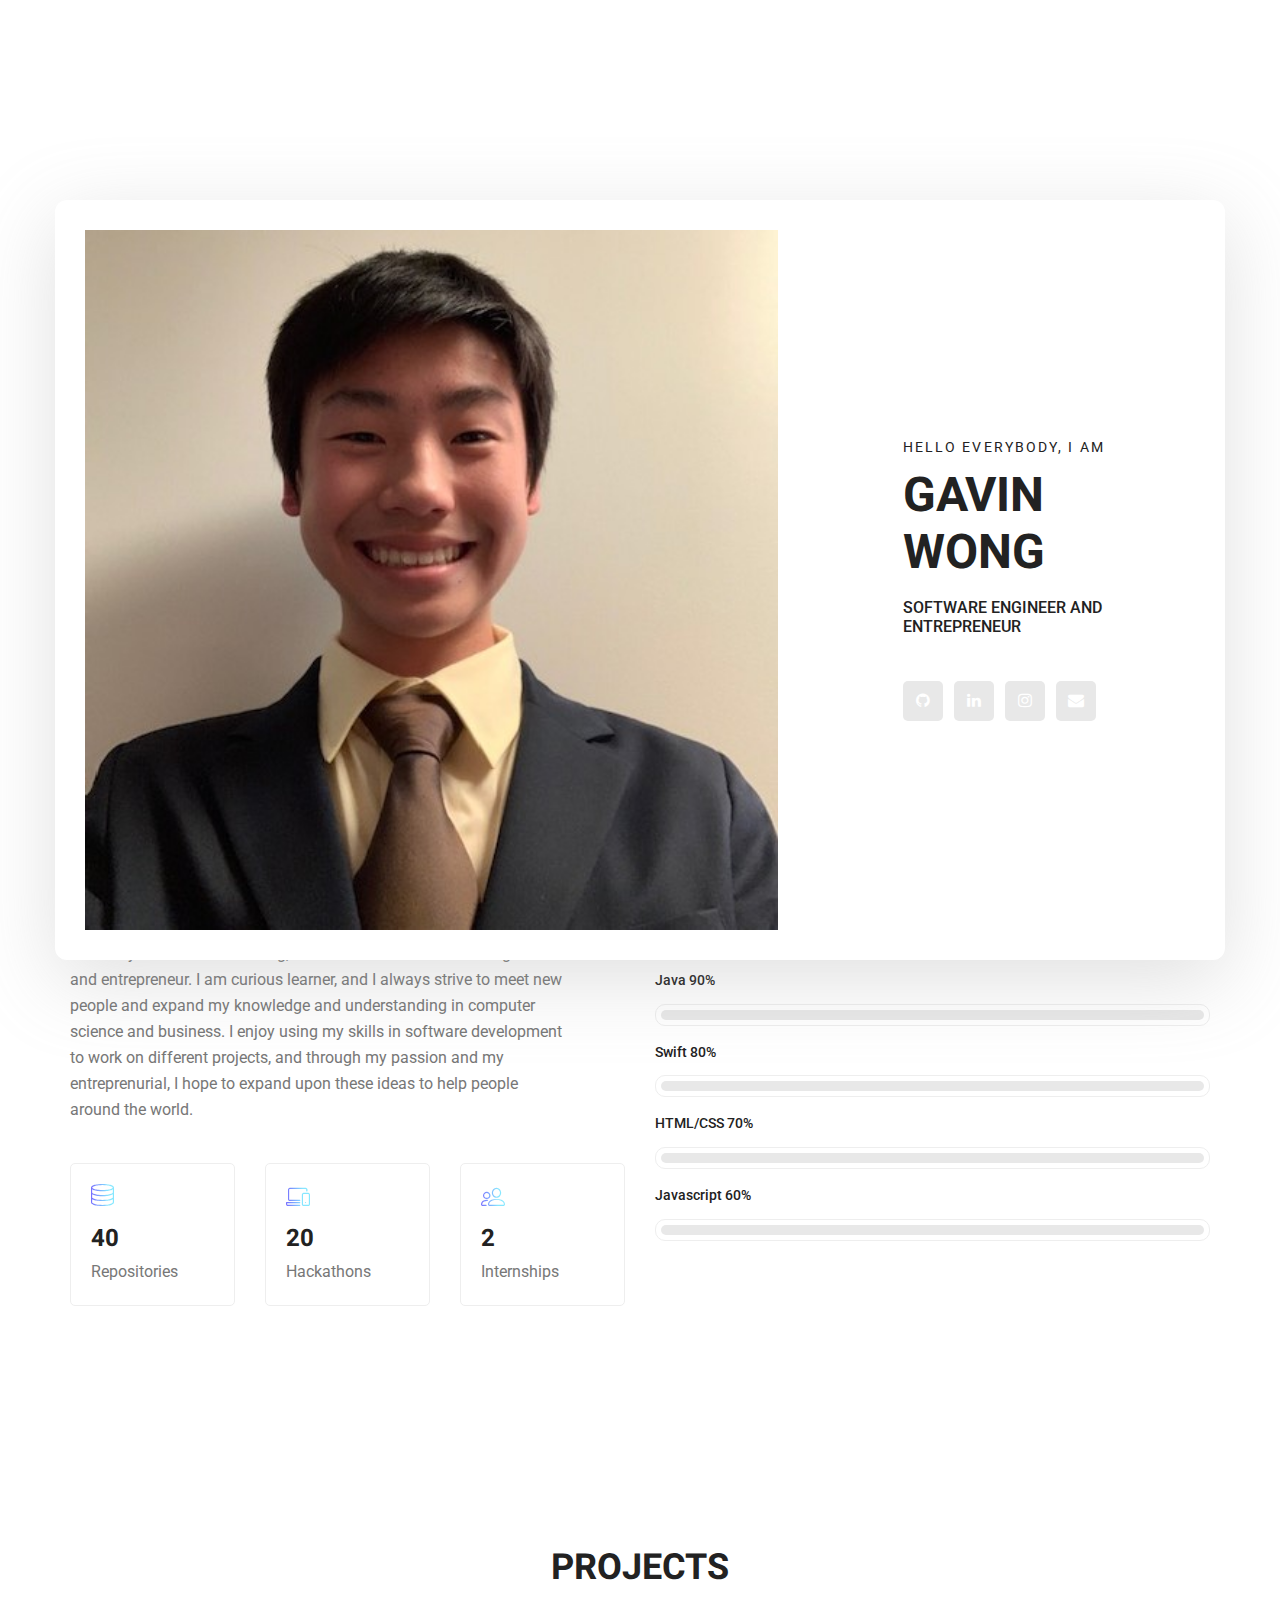
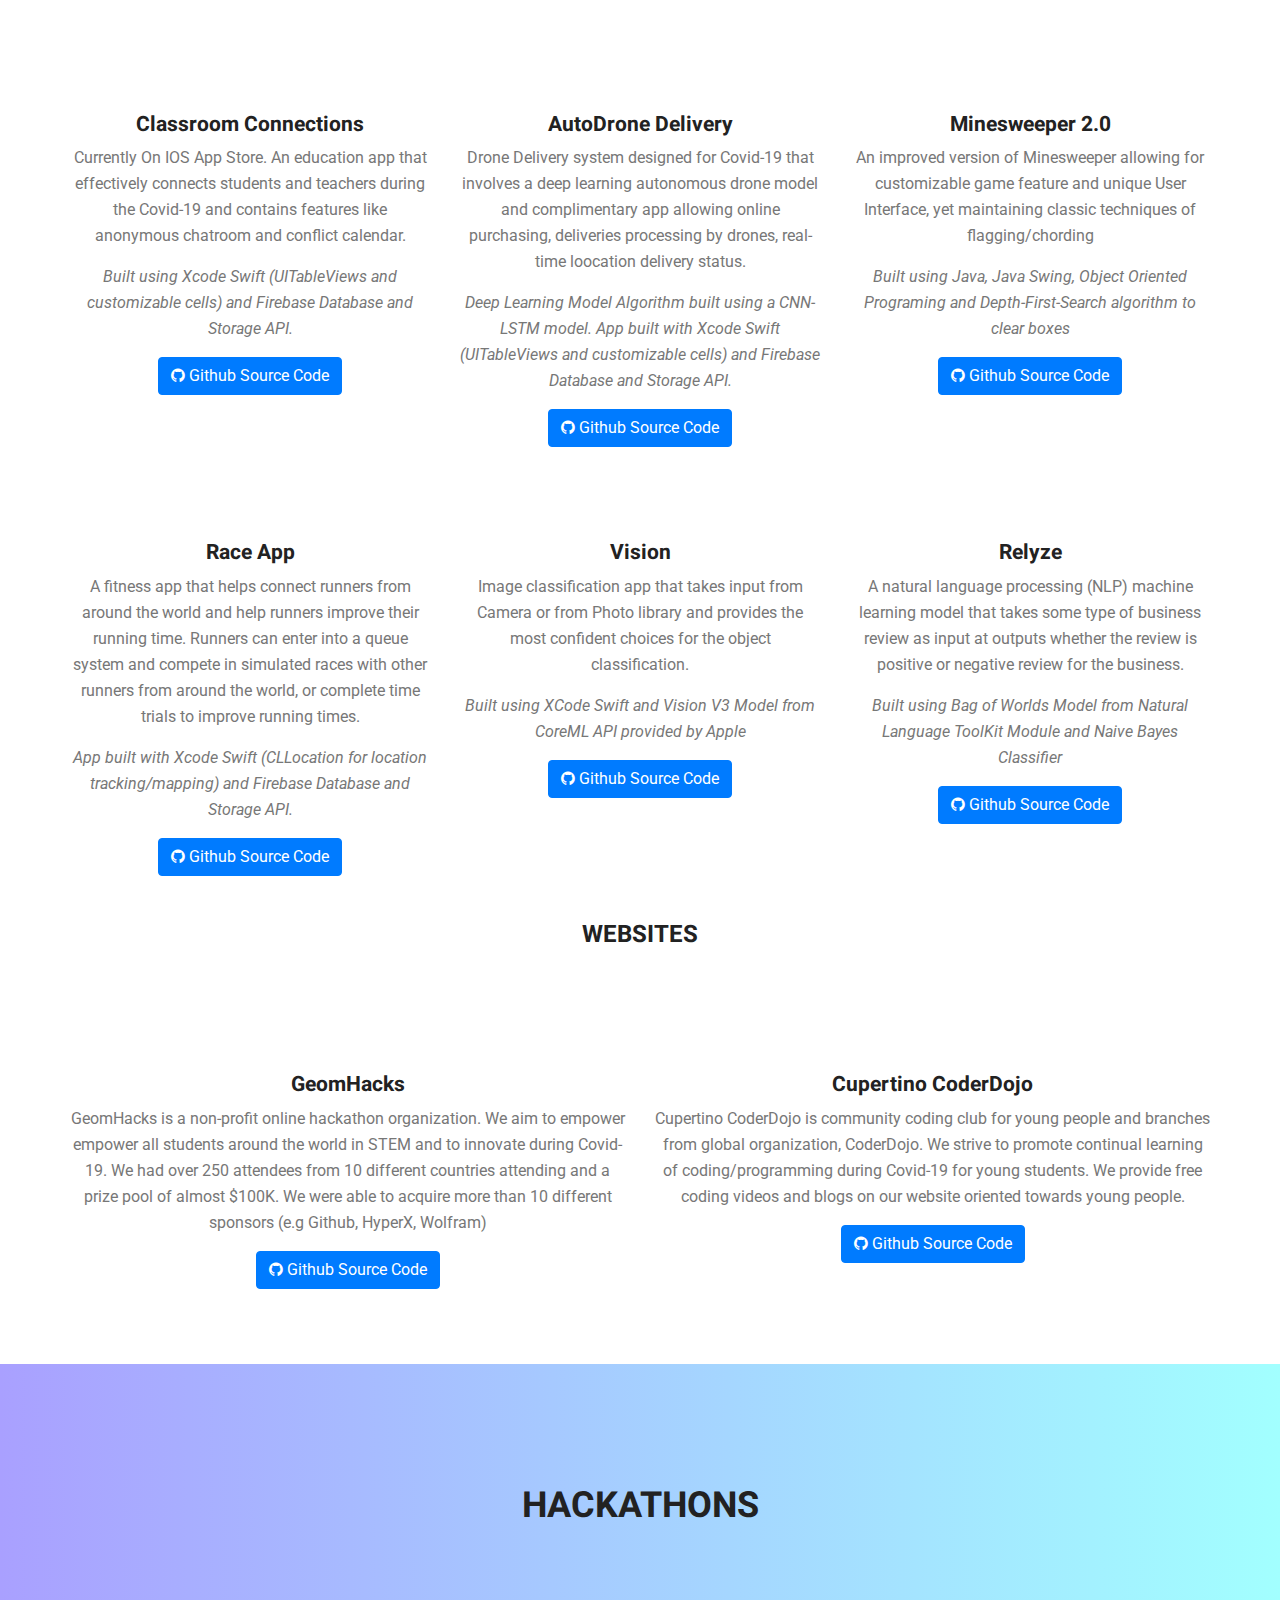
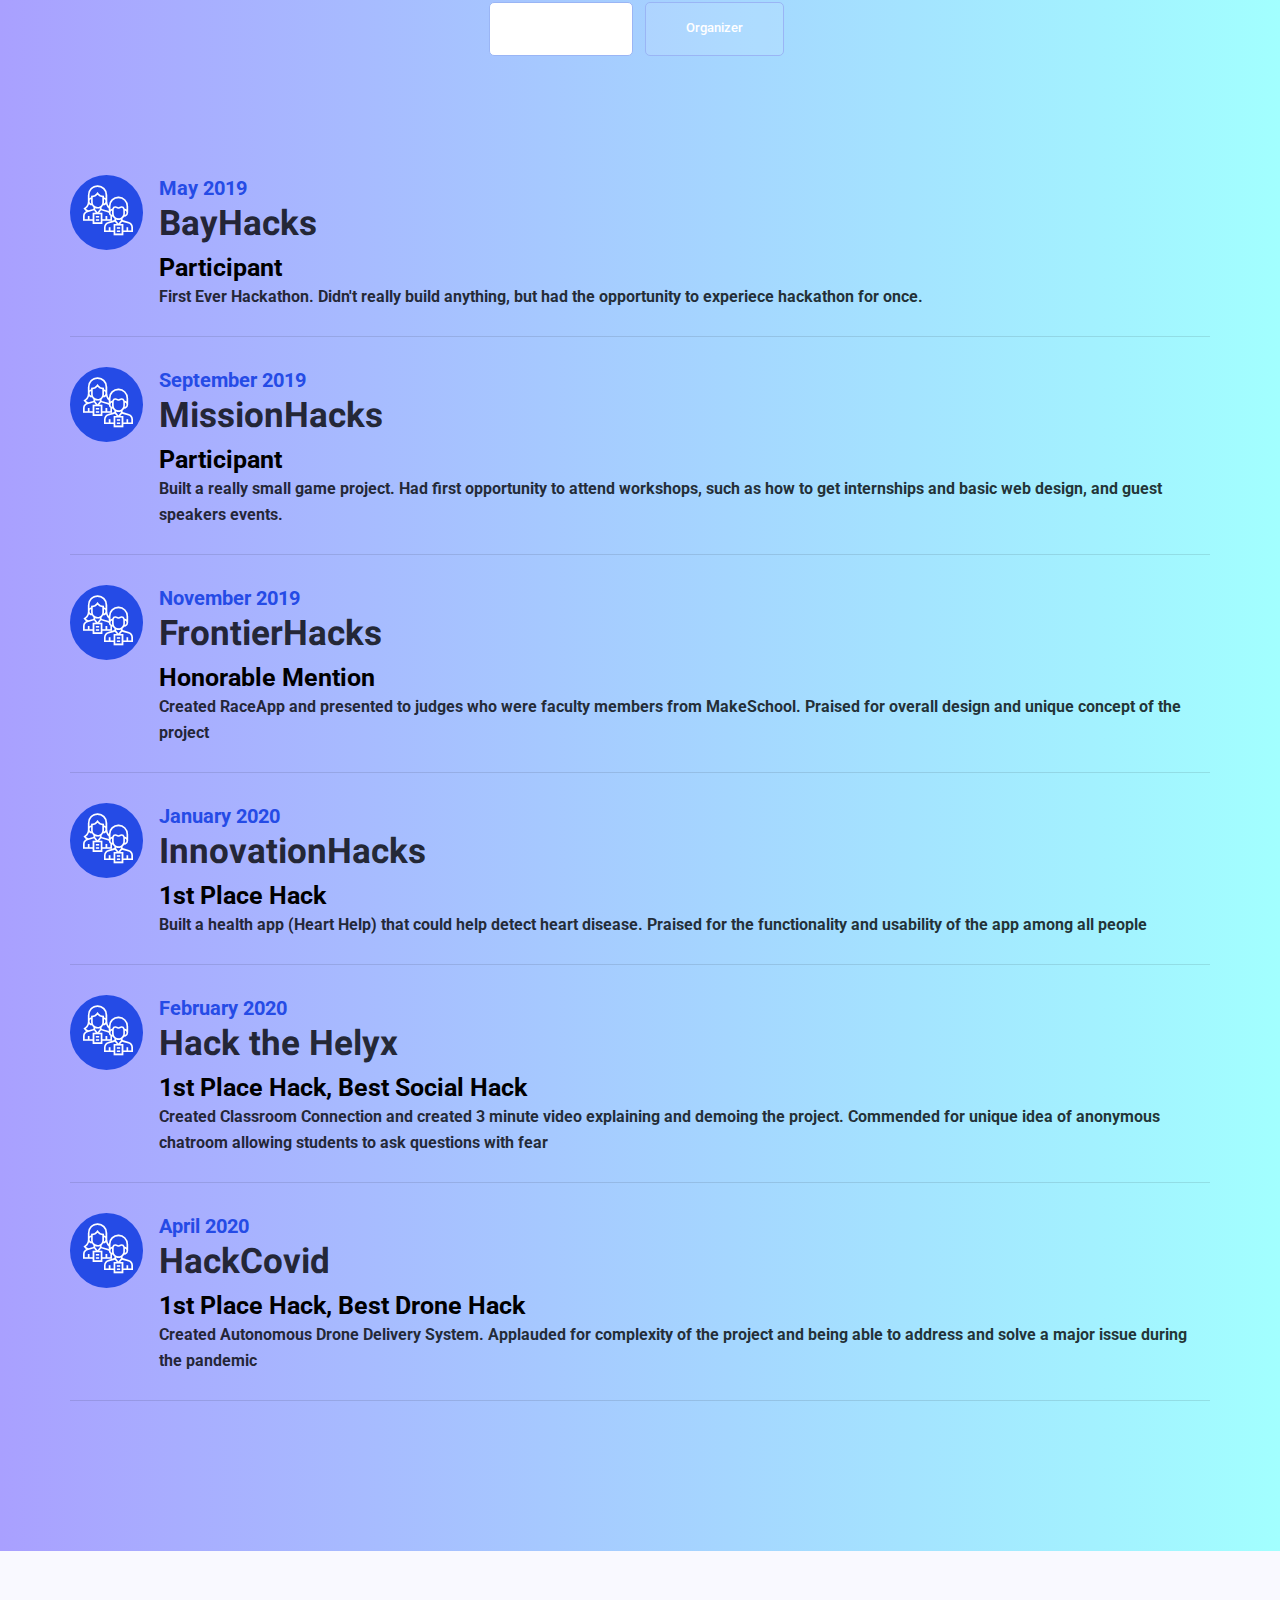
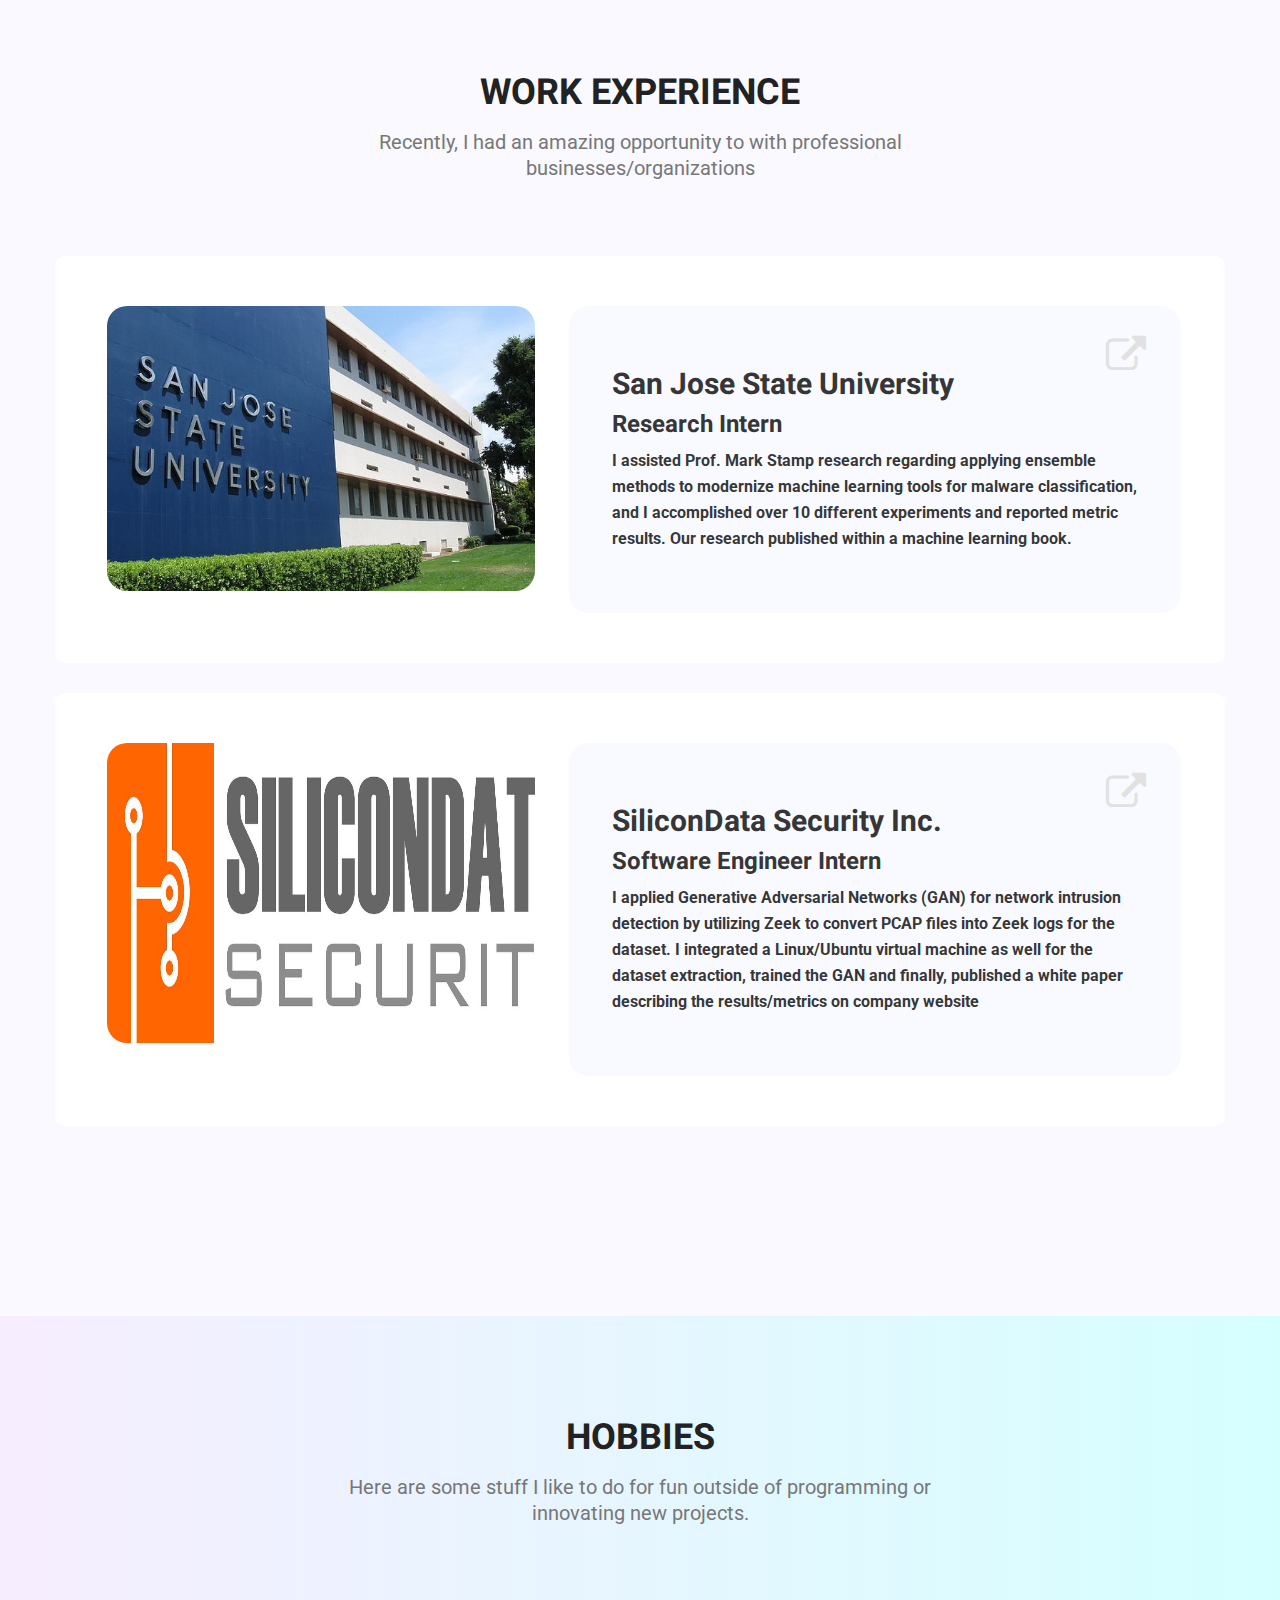
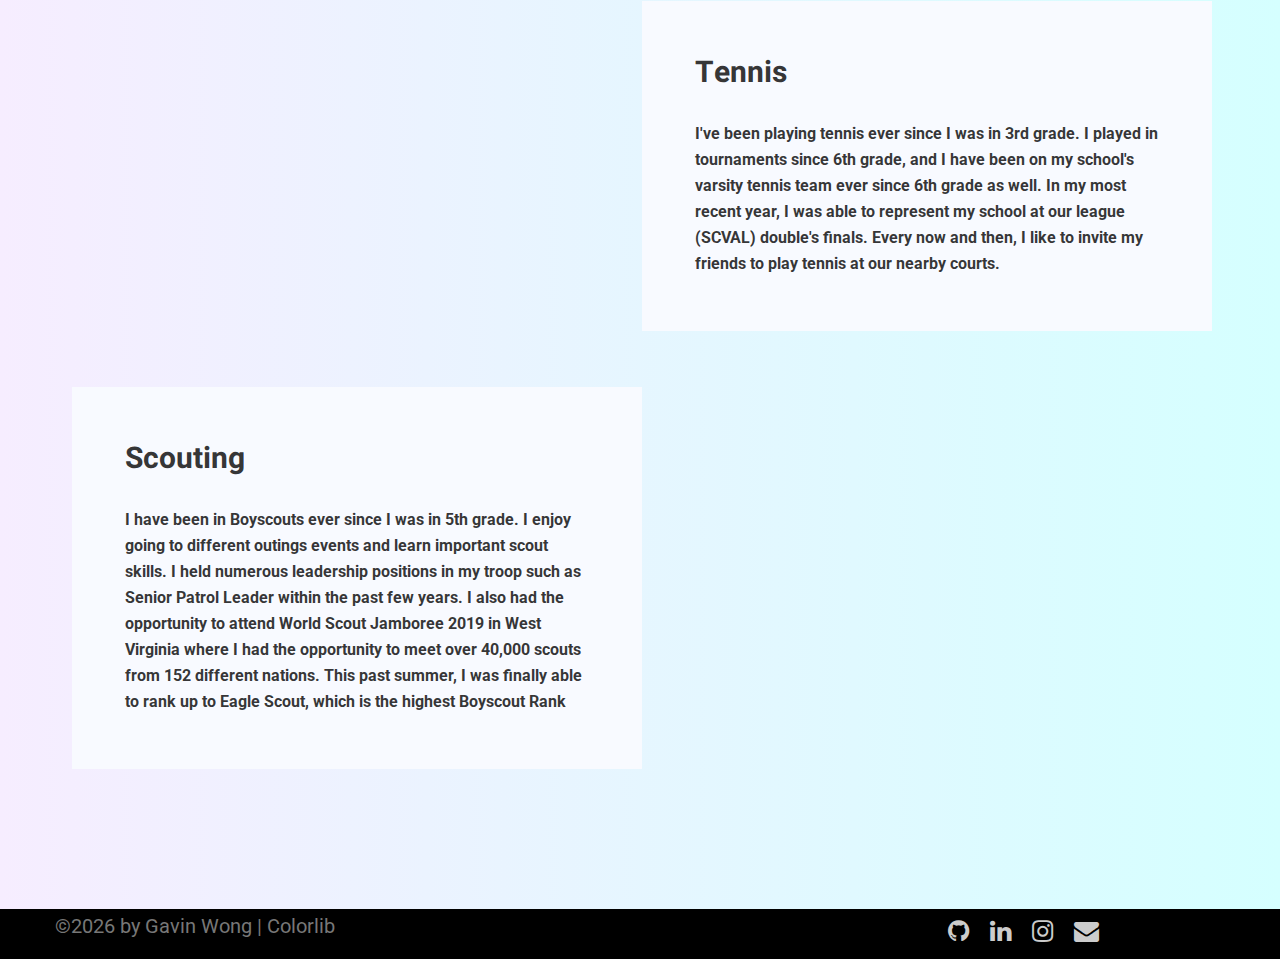
==== commit 58fe378e: "finalized content and structure of website" ====
--- a/index.html
+++ b/index.html
@@ -4,7 +4,7 @@
         <!-- Required meta tags -->
         <meta charset="utf-8">
         <meta name="viewport" content="width=device-width, initial-scale=1, shrink-to-fit=no">
-        <link rel="icon" href="img/favicon.png" type="image/png">
+        <link rel="icon" href="img/favicon%20(2).png" type="image/png">
         <title>Gavin Wong</title>
         <!-- Bootstrap CSS -->
         <link rel="stylesheet" href="css/bootstrap.css">
@@ -65,7 +65,7 @@
                                 
                                 <li class="nav-item"><a class="nav-link" href="#Hobbies">Hobbies</a></li> 
                                 
-                                <li class="nav-item"><a class="nav-link" href="services.html">Resume</a></li> 
+                                <li class="nav-item"><a class="nav-link" href="pdf/resume.pdf" target="_blank">Resume</a></li> 
 								<li class="nav-item"><a class="nav-link" href="#Contact">Contact</a></li>
 							</ul>
 						</div> 
@@ -90,9 +90,9 @@
 									<h3>Gavin Wong</h3>
 									<h4>Software Engineer and Entrepreneur</h4>
 									<ul class="list personal_social">
-                                        <li><a href="https://github.com/GavinWon"><i class="fa fa-github"></i></a></li>
-                                        <li><a href="https://linkedin.com/in/gavin-w0ng"><i class="fa fa-linkedin"></i></a></li>
-                                        <li><a href="https://www.instagram.com/gavinw0n/"><i class="fa fa-instagram"></i></a></li>
+                                        <li><a href="https://github.com/GavinWon" target="_blank" ><i class="fa fa-github"></i></a></li>
+                                        <li><a href="https://linkedin.com/in/gavin-w0ng" target="_blank" ><i class="fa fa-linkedin"></i></a></li>
+                                        <li><a href="https://www.instagram.com/gavinw0n/" target="_blank" ><i class="fa fa-instagram"></i></a></li>
                                         <li><a href="mailto:gavinmwong@gmail.com"><i class="fa fa-envelope"></i></a></li>
 									</ul>
 								</div>
@@ -208,7 +208,7 @@
         						<h4>Classroom Connections</h4>
         						<p>Currently On IOS App Store. An education app that effectively connects students and teachers during the Covid-19 and contains features like anonymous chatroom and conflict calendar.</p>
                                 <p> <em> Built using Xcode Swift (UITableViews and customizable cells) and Firebase Database and Storage API. </em> </p>
-                                <a href="https://github.com/codifyasia/ClassroomConnections" class = "btn btn-primary align-items-center">
+                                <a href="https://github.com/codifyasia/ClassroomConnections" class = "btn btn-primary align-items-center" target="_blank">
                                     <i class="fa fa-github"></i>
                                     Github Source Code
                                 </a>
@@ -225,7 +225,7 @@
         						<h4>AutoDrone Delivery</h4>
         						<p>Drone Delivery system designed for Covid-19 that involves a deep learning autonomous drone model and complimentary app allowing online purchasing, deliveries processing by drones, real-time loocation delivery status.</p>
                                 <p> <em>Deep Learning Model Algorithm built using a CNN-LSTM model. App built with Xcode Swift (UITableViews and customizable cells) and Firebase Database and Storage API.  </em> </p>
-                                <a href="https://github.com/AutonomousDeliveryDrone" class = "btn btn-primary align-items-center">
+                                <a href="https://github.com/AutonomousDeliveryDrone" class = "btn btn-primary align-items-center" target="_blank">
                                     <i class="fa fa-github"></i>
                                     Github Source Code
                                 </a>
@@ -242,7 +242,7 @@
         						<h4>Minesweeper 2.0</h4>
         						<p>An improved version of Minesweeper allowing for customizable game feature and unique User Interface, yet maintaining classic techniques  of flagging/chording</p>
                                 <p><em>Built using Java, Java Swing, Object Oriented Programing and Depth-First-Search algorithm to clear boxes</em> </p>
-                                <a href="https://github.com/GavinWon/Minesweeper" class = "btn btn-primary align-items-center">
+                                <a href="https://github.com/GavinWon/Minesweeper" class = "btn btn-primary align-items-center" target="_blank">
                                     <i class="fa fa-github"></i>
                                     Github Source Code
                                 </a>
@@ -259,7 +259,7 @@
         						<h4>Race App</h4>
         						<p>A fitness app that helps connect runners from around the world and help runners improve their running time. Runners can enter into a queue system and compete in simulated races with other runners from around the world, or complete time trials to improve running times.</p>
                                 <p><em>App built with Xcode Swift (CLLocation for location tracking/mapping) and Firebase Database and Storage API. </em></p>
-                                <a href="https://github.com/codifyasia/raceApp" class = "btn btn-primary align-items-center">
+                                <a href="https://github.com/codifyasia/raceApp" class = "btn btn-primary align-items-center" target="_blank">
                                     <i class="fa fa-github"></i>
                                     Github Source Code
                                 </a>
@@ -276,7 +276,7 @@
         						<h4>Vision</h4>
         						<p>Image classification app that takes input from Camera or from Photo library and provides the most confident choices for the object classification.
                                 <p><em>Built using XCode Swift and Vision V3 Model from CoreML API provided by Apple</em> </p>
-                                <a href="https://github.com/GavinWon/Vision" class = "btn btn-primary align-items-center">
+                                <a href="https://github.com/GavinWon/Vision" class = "btn btn-primary align-items-center" target="_blank">
                                     <i class="fa fa-github"></i>
                                     Github Source Code
                                 </a>
@@ -293,7 +293,7 @@
         						<h4>Relyze</h4>
         						<p>A natural language processing (NLP) machine learning model that takes some type of business review as input at outputs whether the review is positive or negative review for the business.</p>
                                 <p> <em>Built using Bag of Worlds Model from Natural Language ToolKit Module and Naive Bayes Classifier</em></p>
-                                <a href="#" class = "btn btn-primary align-items-center">
+                                <a href="#" class = "btn btn-primary align-items-center" target="_blank">
                                     <i class="fa fa-github"></i>
                                     Github Source Code
                                 </a>
@@ -317,6 +317,10 @@
                                     <h4></h4>
                                     <h4>GeomHacks</h4>
                                     <p>GeomHacks is a non-profit online hackathon organization. We aim to empower empower all students around the world in STEM and to innovate during Covid-19. We had over 250 attendees from 10 different countries attending and a prize pool of almost $100K. We were able to acquire more than 10 different sponsors (e.g Github, HyperX, Wolfram)</p>
+                                    <a href="https://github.com/GeomHacks" class = "btn btn-primary align-items-center" target="_blank">
+                                        <i class="fa fa-github"></i>
+                                        Github Source Code
+                                    </a>
                                 </div>
                             </div>
                         </div>
@@ -329,6 +333,10 @@
                                 <div class="g_item_text">
                                     <h4>Cupertino CoderDojo</h4>
                                     <p>Cupertino CoderDojo is community coding club for young people and branches from global organization, CoderDojo. We strive to promote continual learning of coding/programming during Covid-19 for young students. We provide free coding videos and blogs on our website oriented towards young people. </p>
+                                    <a href="https://github.com/CupertinoCoderDojo/cupertinocoderdojo.github.io" class = "btn btn-primary align-items-center" target="_blank">
+                                        <i class="fa fa-github"></i>
+                                        Github Source Code
+                                    </a>
                                 </div>
                             </div>
                         </div>
@@ -433,7 +441,7 @@
                                     </div>
                                     <div class="text pl-3">
                                         <span class="date">February 2020</span>
-                                        <a href="http://www.dub-hacks.org/">DubHacks</a>
+                                        <a href="http://www.dub-hacks.org/" target="_blank">DubHacks</a>
                                         <span class="position">Lead Director of Sponsorship</span>
                                         <p> Helped promote and advertise the hackathon at my school through outreach to all of my school's computer science clubs </p>
                                     </div>
@@ -444,7 +452,7 @@
                                     </div>
                                     <div class="text pl-3">
                                         <span class="date">February 2020</span>
-                                        <a href = https://a-zhacks.com>A-Z Hacks</a>
+                                        <a href = "https://a-zhacks.com" target="_blank">A-Z Hacks</a>
                                         <span class="position">Event Officers</span>
                                         <p>Worked on marketing/advertising hackathon to students around the Bay Area. Helped gather over 100 participants in attendance. Contributed to set-up, monitoring, and guiding participants during actual hackathon</p>
                                     </div>
@@ -455,7 +463,7 @@
                                     </div>
                                     <div class="text pl-3">
                                         <span class="date">May 2020</span>
-                                        <a href="https://harmonyhacks.org">HarmonyHacks</a>
+                                        <a href="https://harmonyhacks.org" target="_blank">HarmonyHacks</a>
                                         <span class="position">Lead Director of Sponsorship</span>
                                         <p>Lead the Sponsorship Team in gathering $50,000 worth of sponsorships, from companies such as Shawee, Balsamiq, Desmos, for online hackathon advertised to students world-wide. </p>
                                     </div>
@@ -466,7 +474,7 @@
                                     </div>
                                     <div class="text pl-3">
                                         <span class="date">June 2019</span>
-                                        <a href="http://thehumantechproject.org/cuperhacks/">CuperHacks</a>
+                                        <a href="http://thehumantechproject.org/cuperhacks/" target="_blank">CuperHacks</a>
                                         <span class="position">Lead Director of Sponsorship</span>
                                         <p>Lead the Sponsorship team in acquiring over 10 different sponsors, such as Bugsee, Sashido, Art of Problem Solving, for an online hackathon with free workshops open to all students world-wide </p>
                                     </div>
@@ -478,7 +486,7 @@
                                     <div class="text pl-3">
                                         <span class="date">June 2020</span>
 <!--                                        <h2>GeomHacks</h2>-->
-                                        <a href="http://geomhacks.com/">GeomHacks</a>
+                                        <a href="http://geomhacks.com/" target="_blank">GeomHacks</a>
                                         <span class="position">Founder</span>
                                         <p>I managed and led the Logistics, Tech, Outreach, and Sponsor team. I guided the sponsor team in sending out consistent emails and responding to sponsor request, the outreach team in updating all social media platform, the logistic team with handling participant concerns/questions, the tech team with free workshops and hosting sponsored workshops for participants. Read Project Section (above) for more info</p>
                                     </div>
@@ -508,7 +516,7 @@
                         <div class="text rounded-corner">
                             <div class="research">
                                 <h2 class="researchh2">San Jose State University</h2>
-                                <a href="https://github.com/GavinWon"><i class="fa fa-external-link"></i></a>
+                                <a href="pdf/ensemble.pdf" target="_blank"><i class="fa fa-external-link"></i></a>
                             </div>
                             <h3>Research Intern</h3>
                             <p>I assisted Prof. Mark Stamp research regarding applying ensemble methods to modernize machine learning tools for malware classification, and  I accomplished over 10 different experiments and reported metric results. Our research published within a machine learning book. </p>
@@ -523,7 +531,7 @@
                         <div class="text rounded-corner">
                             <div class="research">
                                 <h2 class="researchh2">SiliconData Security Inc.</h2>
-                                <a href="https://github.com/GavinWon"><i class="fa fa-external-link"></i></a>
+                                <a href="https://www.silicondatasecurity.com/" target="_blank"><i class="fa fa-external-link"></i></a>
                             </div>
                             
                             <h3>Software Engineer Intern</h3>
@@ -588,9 +596,9 @@
         			<div class="col-lg-3">
                         <aside class="f_widget social_widget">
                             <ul class="list">
-                                <li><a href="https://github.com/GavinWon"><i class="fa fa-github"></i></a></li>
-                                <li><a href="https://linkedin.com/in/gavin-w0ng"><i class="fa fa-linkedin"></i></a></li>
-                                <li><a href="https://www.instagram.com/gavinw0n/"><i class="fa fa-instagram"></i></a></li>
+                                <li><a href="https://github.com/GavinWon" target="_blank"><i class="fa fa-github"></i></a></li>
+                                <li><a href="https://linkedin.com/in/gavin-w0ng" target="_blank" ><i class="fa fa-linkedin"></i></a></li>
+                                <li><a href="https://www.instagram.com/gavinw0n/" target="_blank" ><i class="fa fa-instagram"></i></a></li>
                                 <li><a href="mailto:gavinmwong@gmail.com"><i class="fa fa-envelope"></i></a></li>
                             </ul>
                         </aside>
--- a/css/style.css
+++ b/css/style.css
@@ -44,6 +44,10 @@
 @import url("https://fonts.googleapis.com/css?family=Heebo:300,400,700,900|Roboto:300,400,500,700");
 /*---------------------------------------------------- */
 /*----------------------------------------------------*/
+html {
+    scroll-behavior: smooth
+}
+
 .list {
   list-style: none;
   margin: 0px;
@@ -65,6 +69,8 @@
   font-family: "Roboto", sans-serif;
   font-weight: normal;
   color: #777777; }
+
+
 
 h1, h2, h3, h4, h5, h6 {
   font-family: "Heebo", sans-serif;
@@ -168,8 +174,20 @@
         display: inline-block; }
         .header_area .navbar .nav .nav-item .nav-link:after {
           display: none; }
-      .header_area .navbar .nav .nav-item:hover .nav-link, .header_area .navbar .nav .nav-item.active .nav-link {
+      .header_area .navbar .nav  .nav-link, .header_area .navbar .nav .nav-item.active .nav-link {
         color: #fff; }
+
+    .nav-link{
+            color: #fff !important;
+            padding-bottom: 2px !important;
+            margin-bottom: 0px;
+/*            border-bottom: 2px solid transparent;*/
+            transition: border-bottom 0.2s;
+        }
+        .nav-link:hover{
+            color: #4DFFFF !important;
+/*            border-bottom: 2px solid #4DFFFF;*/
+        }
       .header_area .navbar .nav .nav-item.submenu {
         position: relative; }
         .header_area .navbar .nav .nav-item.submenu ul {
@@ -317,9 +335,12 @@
 .home_banner_area {
   position: relative;
   z-index: 1;
+/*
   background-image: -moz-linear-gradient(0deg, #766dff 0%, #88f3ff 100%);
   background-image: -webkit-linear-gradient(0deg, #766dff 0%, #88f3ff 100%);
   background-image: -ms-linear-gradient(0deg, #766dff 0%, #88f3ff 100%);
+*/
+    <canvas id=c></canvas>
   margin-bottom: 200px; }
   .home_banner_area .box_1620 {
     min-height: 700px;
@@ -465,7 +486,7 @@
     margin-bottom: 20px;
     transition: all 300ms linear 0s; }
   .l_blog_item p {
-    margin-bottom: 0px; }
+    margin-bottom: 5px; }
   .l_blog_item:hover h4 {
     color: #766dff; }
 
@@ -2888,7 +2909,7 @@
       margin-top: 22px;
       transition: all 300ms linear 0s; }
     .h_gallery_item .g_item_text p {
-      margin-bottom: 0px; }
+      margin-bottom: 15px; }
   .h_gallery_item:hover .g_img_item:before {
     opacity: .85; }
   .h_gallery_item:hover .g_img_item .light {
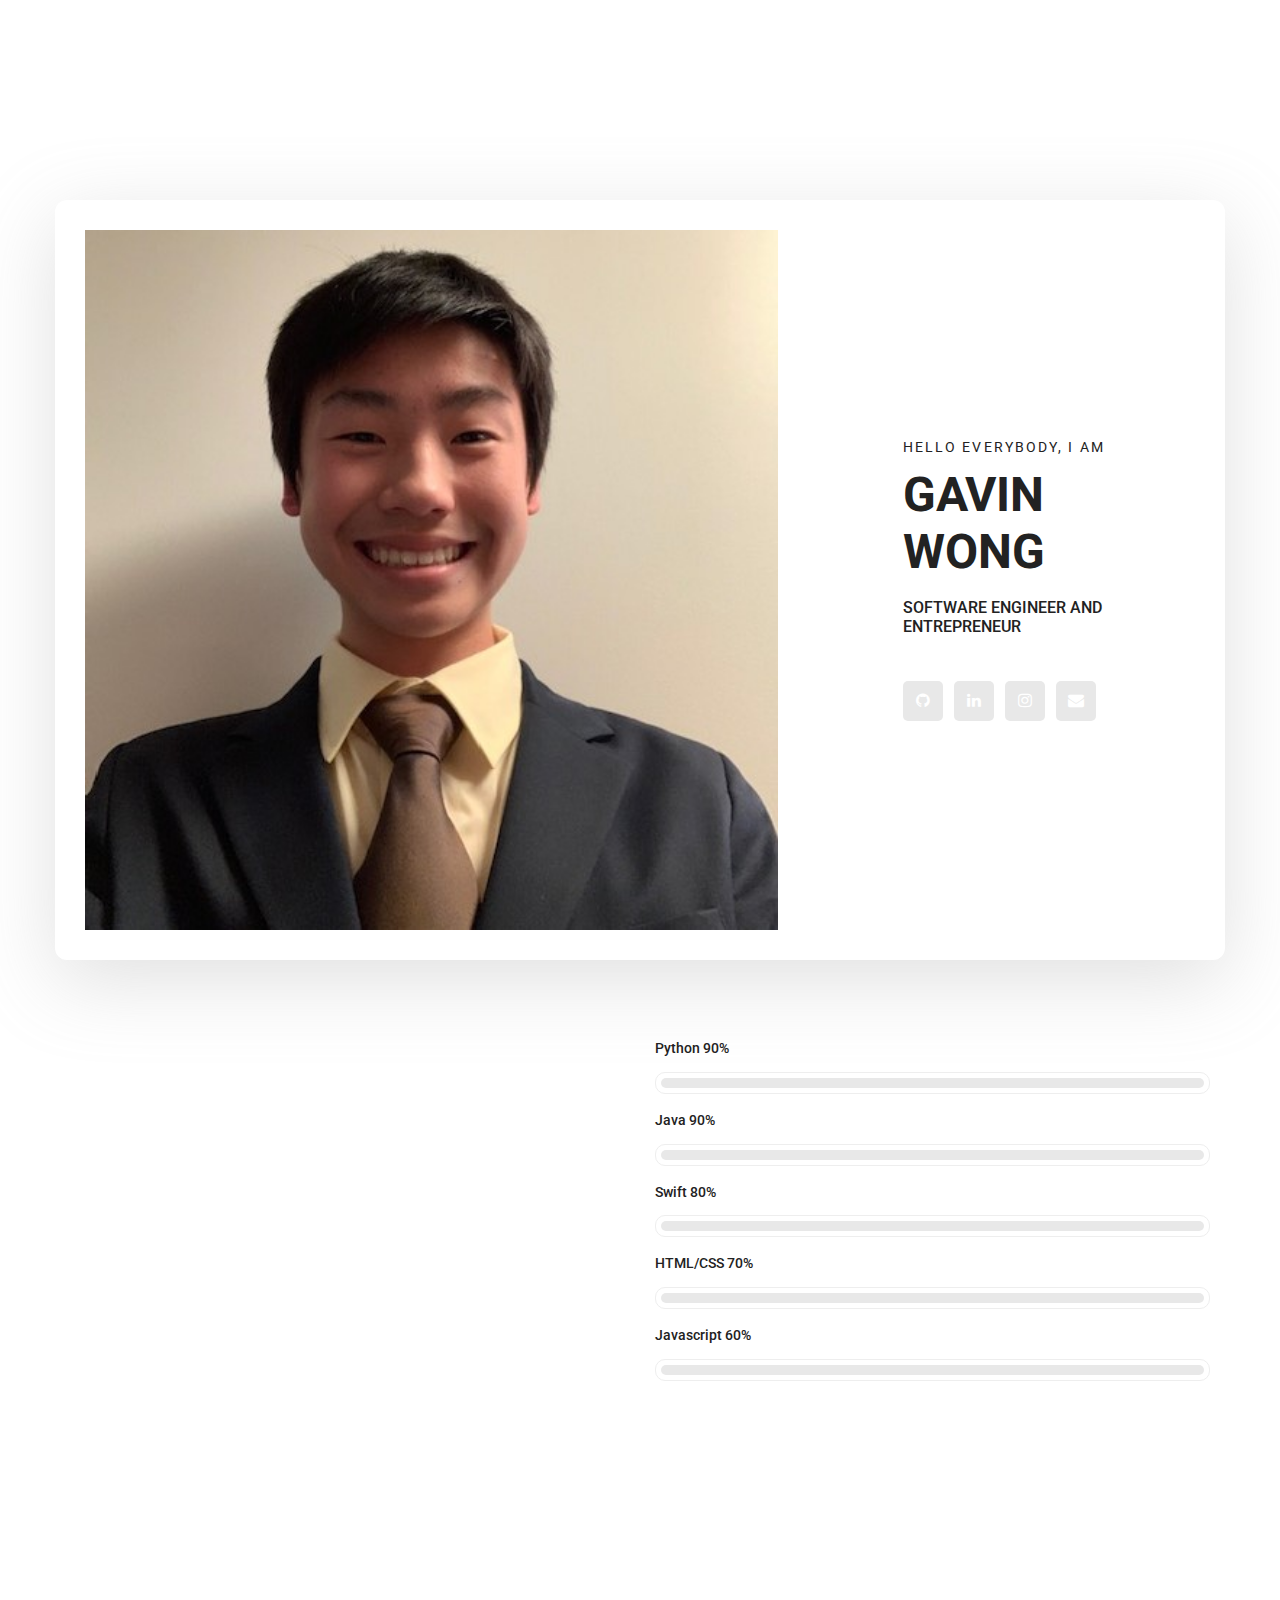
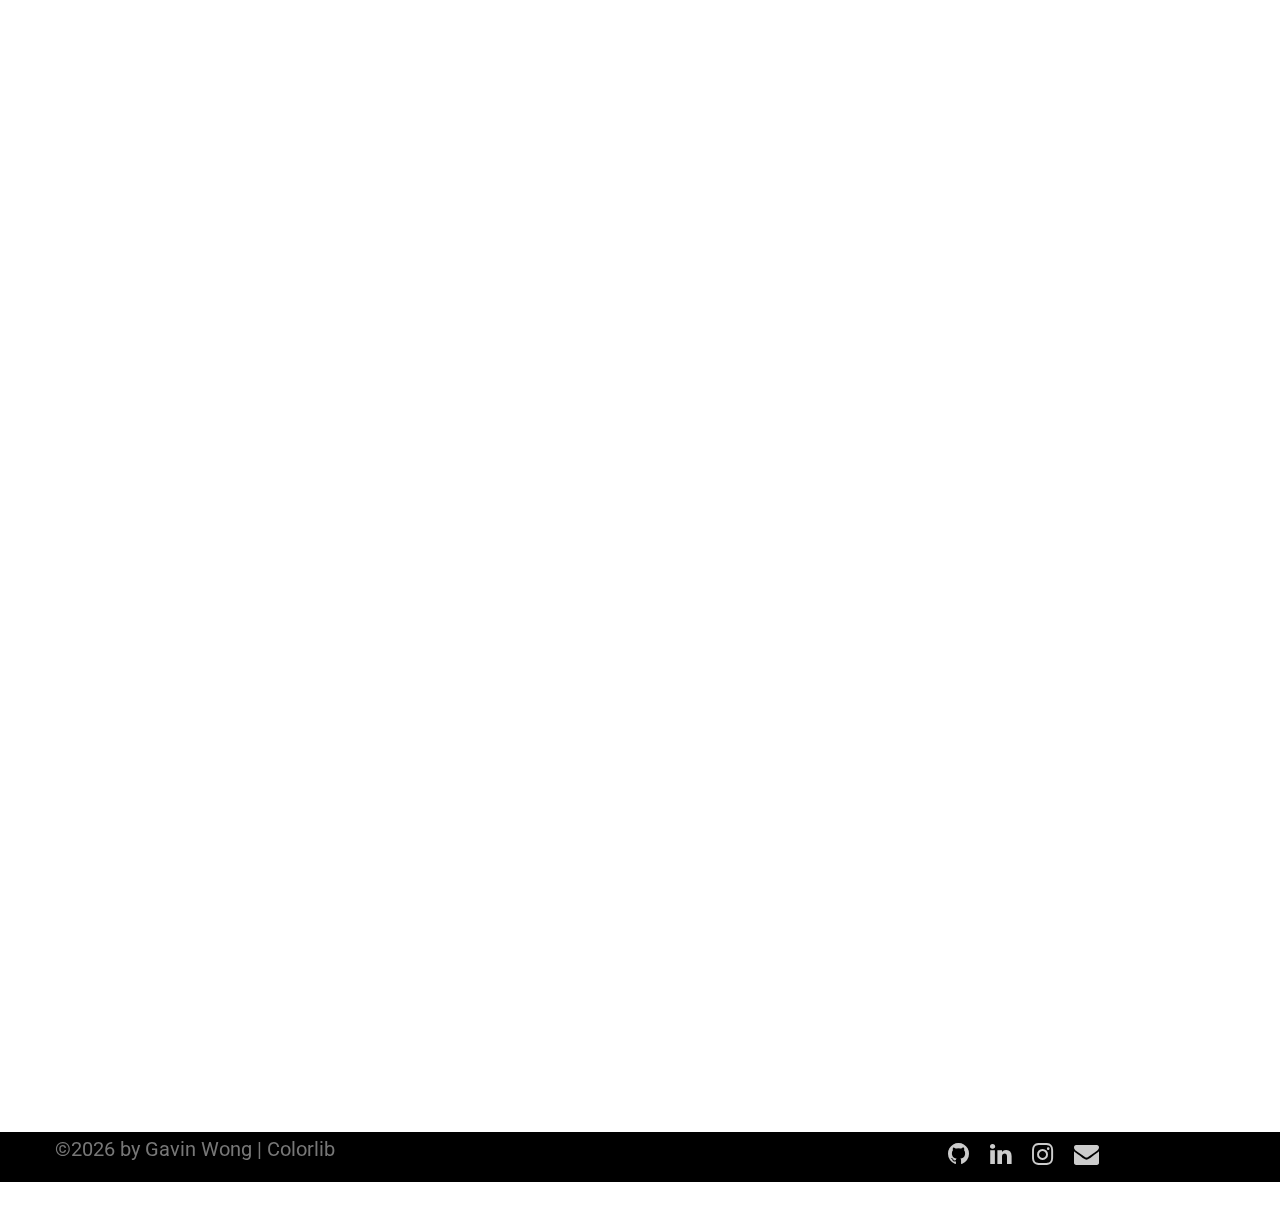
==== commit ba35c16c: "added subtitles" ====
--- a/index.html
+++ b/index.html
@@ -38,13 +38,13 @@
 						<div class="collapse navbar-collapse offset" id="navbarSupportedContent">
 							<ul class="nav navbar-nav menu_nav ml-auto">
 								
-                                <li class="nav-item active"><a class="nav-link" href="#Home">Home</a></li> 
+                                <li class="nav-item active"><a class="nav-link navbar-extra" href="#Home">Home</a></li> 
                                 
-								<li class="nav-item"><a class="nav-link" href="#AboutMe">About Me</a></li> 
+								<li class="nav-item"><a class="nav-link navbar-extra" href="#AboutMe">About Me</a></li> 
                                 
-								<li class="nav-item"><a class="nav-link" href="#Projects">Projects</a></li> 
+								<li class="nav-item"><a class="nav-link navbar-extra" href="#Projects">Projects</a></li> 
                                 
-                                <li class="nav-item"><a class="nav-link" href="#Hackathons">Hackathons</a></li> 
+                                <li class="nav-item"><a class="nav-link navbar-extra" href="#Hackathons">Hackathons</a></li> 
 <!--
 								<li class="nav-item submenu dropdown">
 									<a href="#" class="nav-link dropdown-toggle" data-toggle="dropdown" role="button" aria-haspopup="true" aria-expanded="false">Pages</a>
@@ -61,12 +61,12 @@
 									</ul>
 								</li> 
 -->
-                                <li class="nav-item"><a class="nav-link" href="#WorkExperience">Work Experience</a></li> 
+                                <li class="nav-item"><a class="nav-link navbar-extra" href="#WorkExperience">Work Experience</a></li> 
                                 
-                                <li class="nav-item"><a class="nav-link" href="#Hobbies">Hobbies</a></li> 
+                                <li class="nav-item"><a class="nav-link navbar-extra" href="#Hobbies">Hobbies</a></li> 
                                 
-                                <li class="nav-item"><a class="nav-link" href="pdf/resume.pdf" target="_blank">Resume</a></li> 
-								<li class="nav-item"><a class="nav-link" href="#Contact">Contact</a></li>
+                                <li class="nav-item"><a class="nav-link navbar-extra" href="pdf/resume.pdf" target="_blank">Resume</a></li> 
+								<li class="nav-item"><a class="nav-link navbar-extra" href="#Contact">Contact</a></li>
 							</ul>
 						</div> 
 					</div>
@@ -77,6 +77,7 @@
         
         <!--================Home Banner Area =================-->
         <section id="Home" class="home_banner_area">
+            <canvas id=c></canvas>
            	<div class="container box_1620">
            		<div class="banner_inner d-flex align-items-center">
 					<div class="banner_content">
@@ -109,8 +110,8 @@
         	<div class="container">
         		<div class="row welcome_inner">
         			<div class="col-lg-6">
-        				<div class="welcome_text">
-        					<h4>About Myself</h4>
+        				<div class="tag welcome_text">
+        					<h4 class="ml2">About Myself</h4>
         					<p>Hello! My name is Gavin Wong, and I'm a student software engineer and entrepreneur. I am curious learner, and I always strive to meet new people and expand my knowledge and understanding in computer science and business. I enjoy using my skills in software development to work on different projects, and through my passion and my entreprenurial, I hope to expand upon these ideas to help people around the world.  </p>
         					<div class="row">
         						<div class="col-md-4">
@@ -189,15 +190,16 @@
         <!--================About Me Area =================-->
         
         <!--================Projects Area =================-->
-        <section id="Projects" class="home_gallery_area p_120">
+        <section id="Projects" class="home_gallery_area p_120 tag">
         	<div class="container">
-        		<div class="main_title">
+        		<div class="tag main_title">
         			<h2>Projects</h2>
+                    <p>These are the projects I have worked on</p>
         		</div>
         	</div>
         	<div class="container">
         		<div class="gallery_f_inner row imageGallery1">
-        			<div class="col-lg-4 col-md-4 col-sm-6 brand manipul design print">
+        			<div class="col-lg-4 col-md-4 col-sm-6 brand manipul design print tag">
         				<div class="h_gallery_item">
         					<div class="g_img_item">
         						<img class="img-fluid" src="img/projects/classroomconnections.png" alt="">
@@ -215,7 +217,7 @@
         					</div>
         				</div>
         			</div>
-        			<div class="col-lg-4 col-md-4 col-sm-6 brand manipul creative">
+        			<div class="col-lg-4 col-md-4 col-sm-6 brand manipul creative tag">
         				<div class="h_gallery_item">
         					<div class="g_img_item">
         						<img class="img-fluid" src="img/projects/drone.png" alt="">
@@ -232,7 +234,7 @@
         					</div>
         				</div>
         			</div>
-        			<div class="col-lg-4 col-md-4 col-sm-6 manipul creative design print">
+        			<div class="col-lg-4 col-md-4 col-sm-6 manipul creative design print tag">
         				<div class="h_gallery_item">
         					<div class="g_img_item">
         						<img class="img-fluid" src="img/projects/minesweeper.png" alt="">
@@ -249,8 +251,8 @@
         					</div>
         				</div>
         			</div>
-        			<div class="col-lg-4 col-md-4 col-sm-6 brand creative print">
-        				<div class="h_gallery_item">
+        			<div class="col-lg-4 col-md-4 col-sm-6 brand creative print tag">
+        				<div class="tag h_gallery_item">
         					<div class="g_img_item">
         						<img class="img-fluid" src="img/projects/raceapp.PNG" alt="">
         						<a class="light" href="img/projects/raceappscreen.PNG"><img src="img/gallery/icon.png" alt=""></a>
@@ -266,7 +268,7 @@
         					</div>
         				</div>
         			</div>
-        			<div class="col-lg-4 col-md-4 col-sm-6 brand manipul design">
+        			<div class="col-lg-4 col-md-4 col-sm-6 brand manipul design tag">
         				<div class="h_gallery_item">
         					<div class="g_img_item">
         						<img class="img-fluid" src="img/projects/vision.jpg" alt="">
@@ -283,7 +285,7 @@
         					</div>
         				</div>
         			</div>
-        			<div class="col-lg-4 col-md-4 col-sm-6 brand creative">
+        			<div class="col-lg-4 col-md-4 col-sm-6 brand creative tag">
         				<div class="h_gallery_item">
         					<div class="g_img_item">
         						<img class="img-fluid" src="img/projects/relyze.png" alt="">
@@ -301,12 +303,12 @@
         				</div>
         			</div>
                     <div class="container">
-        		      <div class="main_title">
+        		      <div class="main_title tag">
         			     <h3>Websites</h3>
         		      </div>
         	       </div>
                 <div class="container">
-                    <div class="gallery_f_inner row imageGallery1">
+                    <div class="gallery_f_inner row imageGallery1 tag">
                         <div class="col-lg-6 col-md-6 col-sm-9 brand manipul design print">
                             <div class="h_gallery_item">
                                 <div class="g_img_item">
@@ -324,7 +326,7 @@
                                 </div>
                             </div>
                         </div>
-                        <div class="col-lg-6 col-md-6 col-sm-9 brand manipul creative">
+                        <div class="tag col-lg-6 col-md-6 col-sm-9 brand manipul creative tag">
                             <div class="h_gallery_item">
                                 <div class="g_img_item">
                                     <img class="img-fluid" src="img/projects/coderdojo.PNG" alt="">
@@ -347,11 +349,12 @@
         <!--================Projects Area =================-->
         
         <!--================Hackathon Area =================-->
-        <section id="Hackathons" class="hack_comp p_120">
+        <section id="Hackathons" class="hack_comp p_120 tag">
             <div id="page-4" class= "page four"> 
                 <div class="container">
                     <div class="main_title">
                         <h2>Hackathons</h2>
+                        <p>Here are some of the hackathons I have attended</p>
                     </div>
                 </div>
                 <div class="container">
@@ -500,11 +503,11 @@
         <!--================End Hackathon Area =================-->
         
         <!--================Work Experience Area =================-->
-        <section id="WorkExperience" class="feature_area p_120">
+        <section id="WorkExperience" class="feature_area p_120 tag">
             <div class="container">
         		<div class="main_title">
         			<h2>Work Experience</h2>
-        			<p>Recently, I had an amazing opportunity to with professional businesses/organizations</p>
+        			<p>Over the past year, I had amazing opportunities to work with professional businesses/organizations</p>
         		</div>
             </div>
             <div class="row no-gutters space feature_inner">
@@ -545,7 +548,7 @@
         
 
         <!--================Hobbies Area =================-->
-        <section id="Hobbies" class="Hobbies p_100">
+        <section id="Hobbies" class="Hobbies p_100 tag">
             <div class="container">
                     <div class="main_title">
                         <h2>Hobbies</h2>
@@ -616,6 +619,7 @@
         <!-- Optional JavaScript -->
         <!-- jQuery first, then Popper.js, then Bootstrap JS -->
         <script src="js/jquery-3.3.1.min.js"></script>
+        <script src="js/scroll.js"></script>
         <script src="js/popper.js"></script>
         <script src="js/bootstrap.min.js"></script>
         <script src="js/stellar.js"></script>
@@ -630,8 +634,10 @@
         <script src="vendors/counter-up/jquery.counterup.min.js"></script>
         <script src="js/mail-script.js"></script>
         <script src="js/theme.js"></script>
+        <script src="js/canvas.js"></script>
+
         <script src="https://cdnjs.cloudflare.com/ajax/libs/equalize.js/1.0.2/equalize.min.js"></script>
-        <script src="js/script.js"></script>
+        <script src="https://cdnjs.cloudflare.com/ajax/libs/animejs/2.0.2/anime.min.js"></script>
     </body>
 </html>
     
--- a/css/style.css
+++ b/css/style.css
@@ -68,7 +68,10 @@
   font-size: 16px;
   font-family: "Roboto", sans-serif;
   font-weight: normal;
-  color: #777777; }
+  color: #777777; 
+  transition: background-color 1s ease;
+  transition: background-image 1s ease;
+}
 
 
 
@@ -122,6 +125,17 @@
     width: 100%;
     padding-left: 0px;
     padding-right: 0px; } }
+
+.tag {
+opacity: 0;
+transform: translate(0, 10vh);
+transition: all 1s;
+}
+
+.tag.visible {
+opacity: 1;
+transform: translate(0, 0);
+}
 /* Main Title Area css
 ============================================================================================ */
 .main_title {
@@ -136,7 +150,7 @@
     text-transform: uppercase; }
     .main_title h3 {
     font-family: "Heebo", sans-serif;
-    font-size: 24px;
+    font-size: 26px;
     color: #222222;
     margin-bottom: 15px;
     text-transform: uppercase; }
@@ -145,7 +159,7 @@
     font-family: "Roboto", sans-serif;
     font-weight: normal;
     line-height: 26px;
-    color: #777777;
+    color: #444444;
     margin-bottom: 0px; }
 
 /* End Main Title Area css
@@ -177,14 +191,14 @@
       .header_area .navbar .nav  .nav-link, .header_area .navbar .nav .nav-item.active .nav-link {
         color: #fff; }
 
-    .nav-link{
+    .navbar-extra{
             color: #fff !important;
             padding-bottom: 2px !important;
             margin-bottom: 0px;
 /*            border-bottom: 2px solid transparent;*/
             transition: border-bottom 0.2s;
         }
-        .nav-link:hover{
+        .navbar-extra:hover{
             color: #4DFFFF !important;
 /*            border-bottom: 2px solid #4DFFFF;*/
         }
@@ -332,16 +346,26 @@
 /*----------------------------------------------------*/
 /* Project Area
 ============================================================================================ */
+canvas {
+  position: absolute;
+  top: 0;
+  left: 0;
+  background-color: #fff;
+}
+
 .home_banner_area {
   position: relative;
   z-index: 1;
+    height: 100vh;
+    width: 100vw;
+  background: canvas(c);
+*/
 /*
   background-image: -moz-linear-gradient(0deg, #766dff 0%, #88f3ff 100%);
   background-image: -webkit-linear-gradient(0deg, #766dff 0%, #88f3ff 100%);
   background-image: -ms-linear-gradient(0deg, #766dff 0%, #88f3ff 100%);
 */
-    <canvas id=c></canvas>
-  margin-bottom: 200px; }
+    }
   .home_banner_area .box_1620 {
     min-height: 700px;
     border-radius: 12px;
@@ -353,7 +377,7 @@
   .home_banner_area .banner_inner {
     position: relative;
     width: 100%;
-    min-height: 700px;
+    min-height: 500px;
     display: flex; }
     .home_banner_area .banner_inner .banner_content {
       color: #222222;
@@ -377,7 +401,7 @@
     position: relative;
     overflow: hidden;
     width: 100%;
-    min-height: 780px;
+    min-height: 700px;
     z-index: 1; }
     .blog_banner .banner_inner .overlay {
       background: url(../img/banner/banner-2.jpg) no-repeat scroll center center;
@@ -406,6 +430,10 @@
         line-height: 42px;
         padding: 0px 45px;
         border-radius: 5px; }
+
+.banner_inner {
+    max-height: 700px;
+}
 
 .banner_box {
   max-width: 1620px;
@@ -2509,6 +2537,8 @@
 /*----------------------------------------------------*/
 /* About Me css
 ============================================================================================ */
+.welcome_area {
+}
 .welcome_inner .welcome_img {
   background: #eeeeee;
   margin-left: 40px;
@@ -2782,7 +2812,7 @@
 .profile_inner {
   border-bottom: 1px solid #eeeeee; }
   .profile_inner .personal_text {
-    padding-left: 95px; }
+    padding-left: 40px; }
 
 .personal_text h6 {
   font-size: 14px;
@@ -2852,6 +2882,12 @@
 /*----------------------------------------------------*/
 /* Gallery Area css
 ============================================================================================ */
+.home_gallery_area {
+  background-image: -moz-linear-gradient(0deg, #A7FFFF 0%, #C6D0FF 100%);
+  background-image: -webkit-linear-gradient(0deg, #A7FFFF 0%, #C6D0FF 100%);
+  background-image: -ms-linear-gradient(0deg, #A7FFFF 0%, #C6D0FF 100%);
+}
+
 .isotope_fillter {
   margin-bottom: 50px; }
   .isotope_fillter .gallery_filter {
@@ -2909,6 +2945,7 @@
       margin-top: 22px;
       transition: all 300ms linear 0s; }
     .h_gallery_item .g_item_text p {
+        color: #222222 !important;
       margin-bottom: 15px; }
   .h_gallery_item:hover .g_img_item:before {
     opacity: .85; }
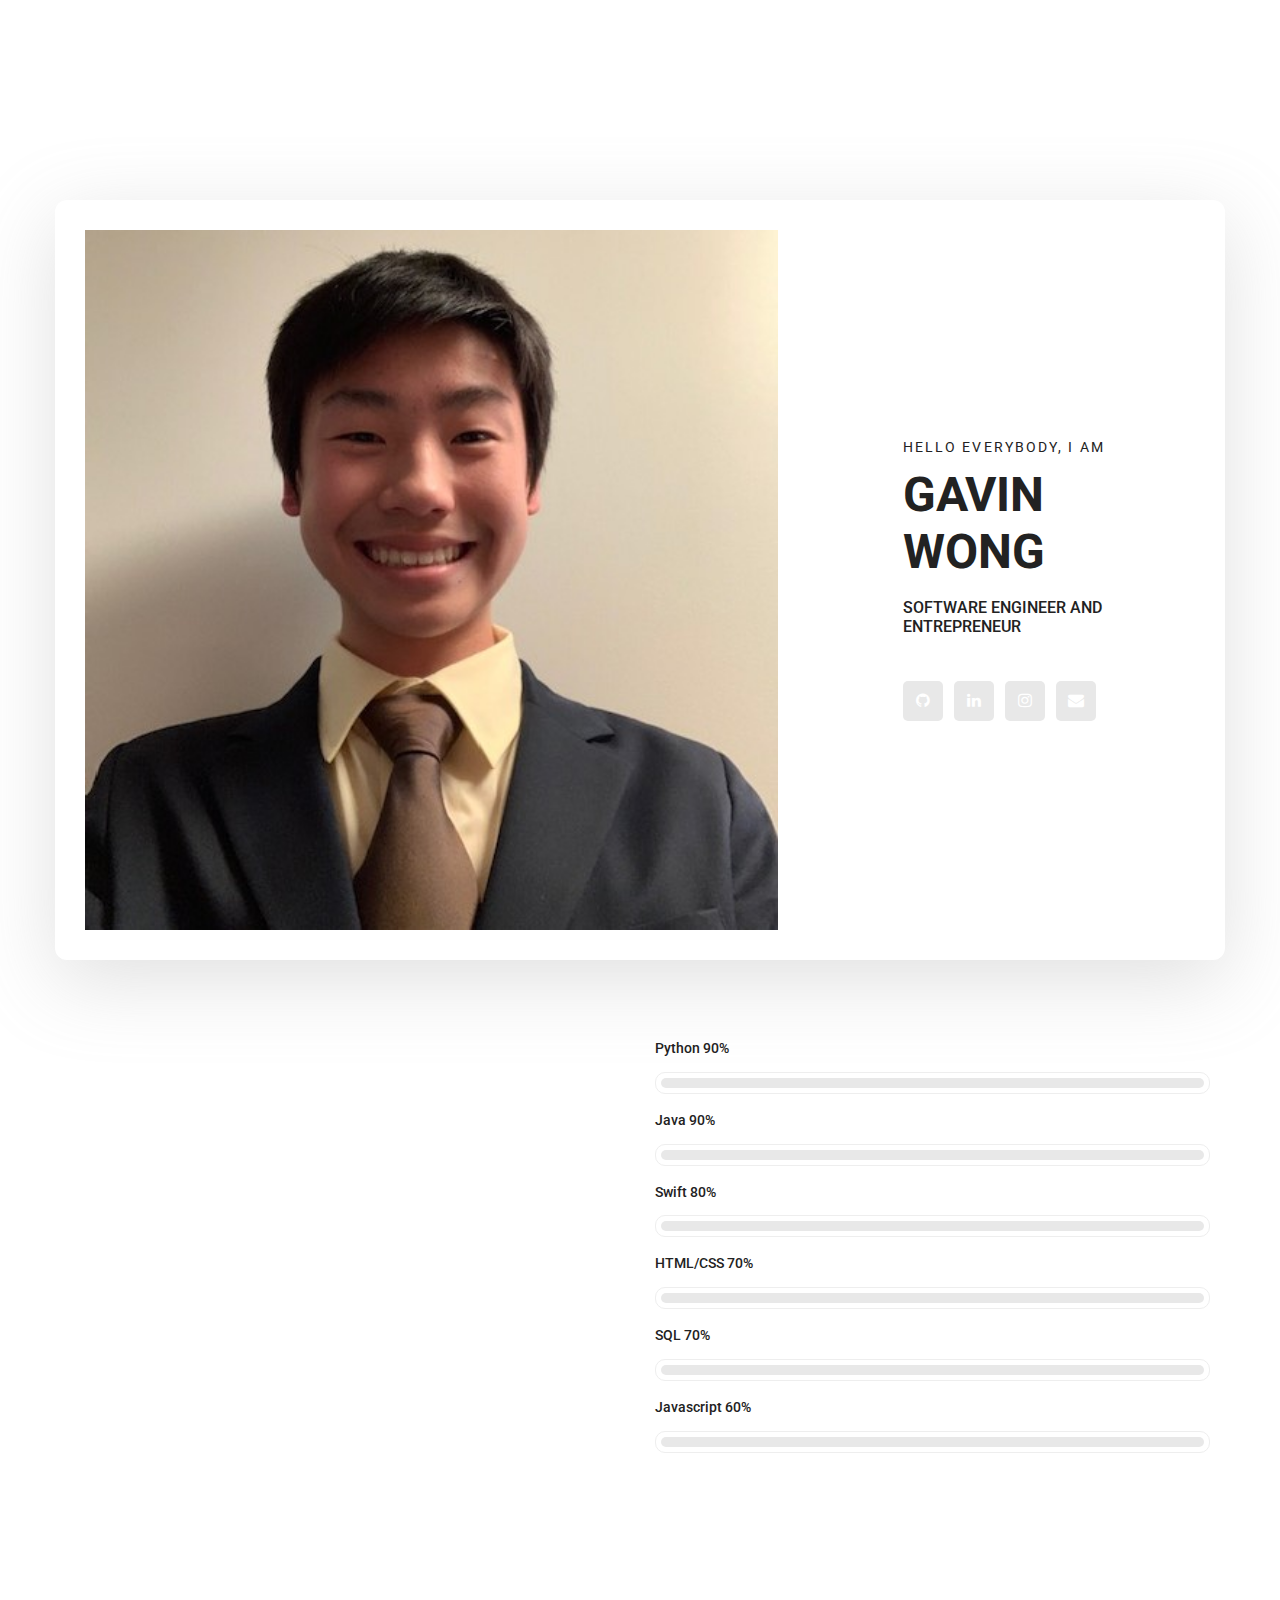
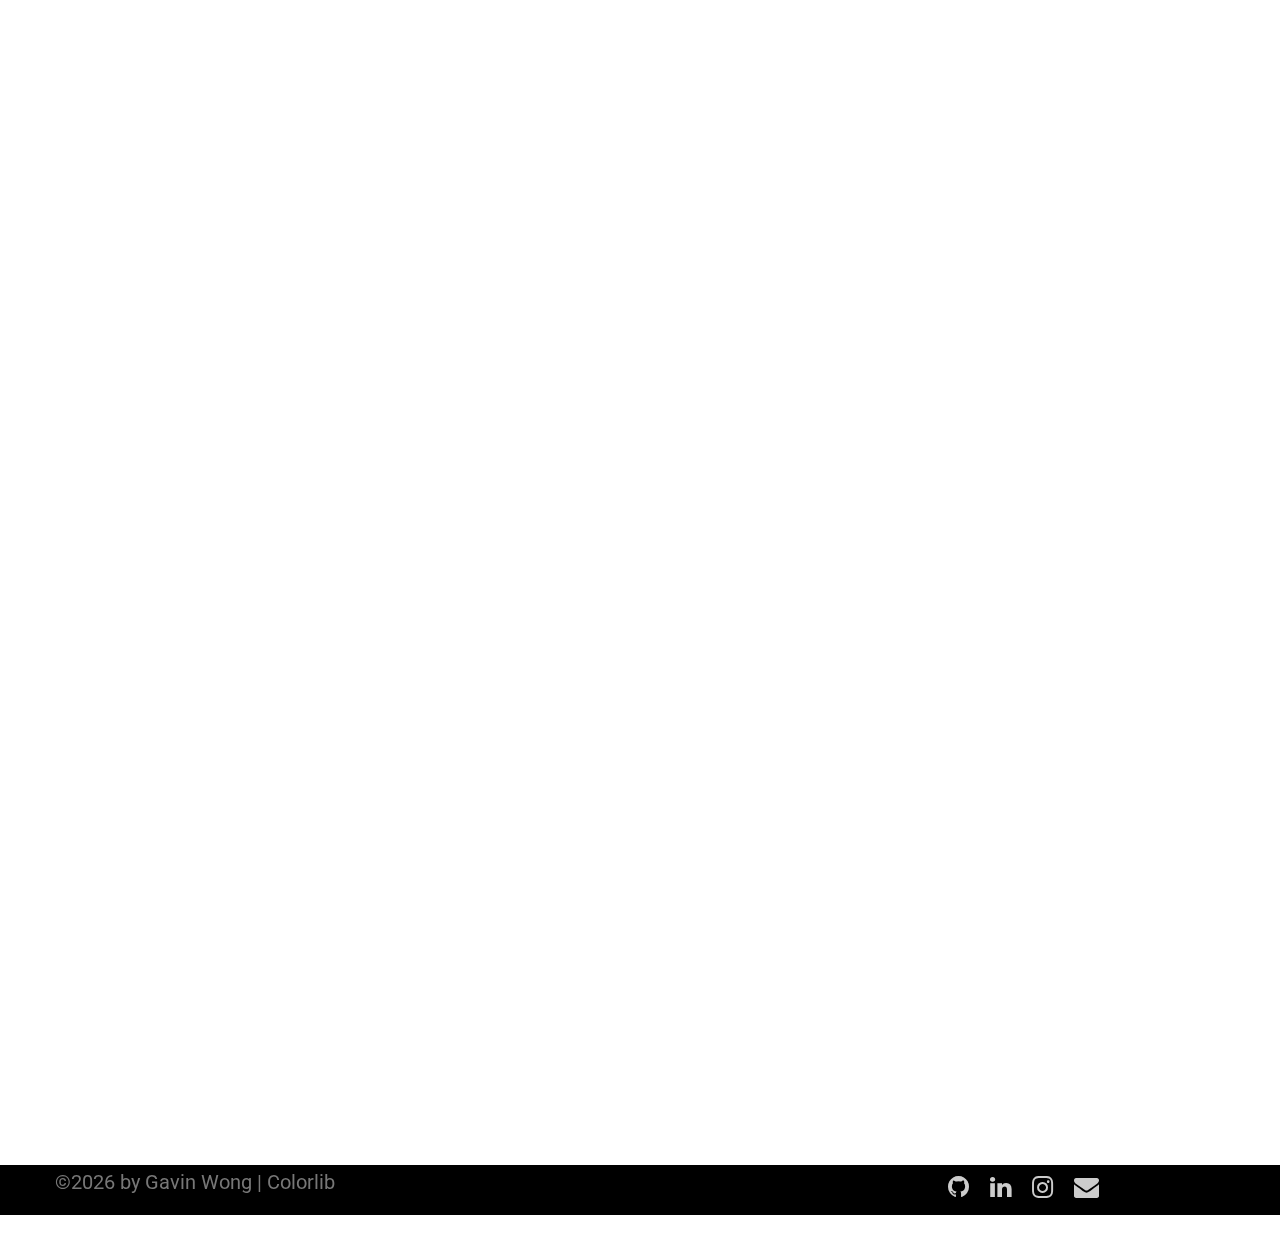
==== commit ea39ba7c: "minor edits'" ====
--- a/index.html
+++ b/index.html
@@ -112,19 +112,19 @@
         			<div class="col-lg-6">
         				<div class="tag welcome_text">
         					<h4 class="ml2">About Myself</h4>
-        					<p>Hello! My name is Gavin Wong, and I'm a student software engineer and entrepreneur. I am curious learner, and I always strive to meet new people and expand my knowledge and understanding in computer science and business. I enjoy using my skills in software development to work on different projects, and through my passion and my entreprenurial, I hope to expand upon these ideas to help people around the world.  </p>
+        					<p>Hello! My name is Gavin Wong, and I'm a student software engineer and entrepreneur. I am curious learner, and I always strive to meet new people and expand my knowledge and understanding in computer science and business. I enjoy using my skills in software development to work on different projects, and through my passion and my entrepreneurial, I hope to expand upon these ideas to help people around the world.  </p>
         					<div class="row">
         						<div class="col-md-4">
         							<div class="wel_item">
         								<i class="lnr lnr-database"></i>
-        								<h4>40</h4>
+        								<h4>44</h4>
         								<p>Repositories</p>
         							</div>
         						</div>
         						<div class="col-md-4">
         							<div class="wel_item">
         								<i class="lnr lnr-laptop-phone"></i>
-        								<h4>20</h4>
+        								<h4>11</h4>
         								<p>Hackathons</p>
         							</div>
         						</div>
@@ -173,6 +173,14 @@
 										</div>
 									</div>
 								</div>
+                                <div class="skill_item">
+									<h4>SQL <span class="counter">70</span>%</h4>
+									<div class="progress_br">  
+										<div class="progress">
+											<div class="progress-bar" role="progressbar" aria-valuenow="70" aria-valuemin="0" aria-valuemax="100"></div>
+										</div>
+									</div>
+								</div>
 								<div class="skill_item">
 									<h4>Javascript <span class="counter">60</span>%</h4>
 									<div class="progress_br">
@@ -293,7 +301,7 @@
         					</div>
         					<div class="g_item_text">
         						<h4>Relyze</h4>
-        						<p>A natural language processing (NLP) machine learning model that takes some type of business review as input at outputs whether the review is positive or negative review for the business.</p>
+        						<p>A natural language processing (NLP) machine learning model that takes some type of business review as input and outputs whether the review is positive or negative review for the business.</p>
                                 <p> <em>Built using Bag of Worlds Model from Natural Language ToolKit Module and Naive Bayes Classifier</em></p>
                                 <a href="#" class = "btn btn-primary align-items-center" target="_blank">
                                     <i class="fa fa-github"></i>
@@ -318,7 +326,7 @@
                                 <div class="g_item_text">
                                     <h4></h4>
                                     <h4>GeomHacks</h4>
-                                    <p>GeomHacks is a non-profit online hackathon organization. We aim to empower empower all students around the world in STEM and to innovate during Covid-19. We had over 250 attendees from 10 different countries attending and a prize pool of almost $100K. We were able to acquire more than 10 different sponsors (e.g Github, HyperX, Wolfram)</p>
+                                    <p>GeomHacks is a non-profit online hackathon organization. We aim to empower empower all students around the world in STEM and to innovate during Covid-19. We had over 250 attendees from 10 different countries attending and a prize pool of almost $100K. We were able to acquire more than 10 different sponsors (e.g Github, HyperX, Wolfram). We also hosted 6 different free workshops to teach new ideas and skills to our attendees. </p>
                                     <a href="https://github.com/GeomHacks" class = "btn btn-primary align-items-center" target="_blank">
                                         <i class="fa fa-github"></i>
                                         Github Source Code
@@ -354,17 +362,17 @@
                 <div class="container">
                     <div class="main_title">
                         <h2>Hackathons</h2>
-                        <p>Here are some of the hackathons I have attended</p>
+                        <p>Here are the hackathons I have attended as participants and organizer</p>
                     </div>
                 </div>
                 <div class="container">
                     <div class="tabs_inner">
                         <ul class="nav nav-tabs" id="myTab" role="tablist">
                             <li class="nav-item">
-                                <a class="nav-link active" id="home-tab" data-toggle="tab" href="#home" role="tab" aria-controls="home" aria-selected="true">Participant</a>
+                                <a class="nav-link active" id="home-tab" data-toggle="tab" href="#home" role="tab" aria-controls="home" aria-selected="true">As Participant</a>
                             </li>
                             <li class="nav-item">
-                                <a class="nav-link" id="profile-tab" data-toggle="tab" href="#profile" role="tab" aria-controls="profile" aria-selected="false">Organizer</a>
+                                <a class="nav-link" id="profile-tab" data-toggle="tab" href="#profile" role="tab" aria-controls="profile" aria-selected="false">As Organizer</a>
                             </li>
                         </ul>
                         <div class="tab-content" id="myTabContent">
@@ -374,114 +382,69 @@
                                         <i class="flaticon-woman"></i>
                                     </div>
                                     <div class="text pl-3">
+                                        <span class="date">April 2020</span>
+                                        <h2>HackCovid</h2>
+                                        <span class="position">1st Place Hack, Best Drone Hack</span>
+                                        <p>Created Autodrone Delivery and judged by EUvsVirus Leadership Team. Applauded for complexity of the project and being able to address and solve a major issue during the pandemic</p>
+                                    </div>
+                                </div>
+                                <div class="resume-wrap d-flex ftco-animate">
+                                    <div class="icon d-flex align-items-center justify-content-center">
+                                        <i class="flaticon-woman"></i>
+                                    </div>
+                                    <div class="text pl-3">
+                                        <span class="date">February 2020</span>
+                                        <h2>Hack the Helyx </h2>
+                                        <span class="position">1st Place Hack, Best Social Hack</span>
+                                        <p>Created Classroom Connection and judged by professional scientists and engineers. Commended for unique idea of anonymous chatroom allowing students to ask questions without fear</p>
+                                    </div>
+                                </div>
+                                <div class="resume-wrap d-flex ftco-animate">
+                                    <div class="icon d-flex align-items-center justify-content-center">
+                                        <i class="flaticon-woman"></i>
+                                    </div>
+                                    <div class="text pl-3">
+                                        <span class="date">January 2020</span>
+                                        <h2>InnovationHacks</h2>
+                                        <span class="position">1st Place Hack</span>
+                                        <p>Built a health app (Heart Help) that could help detect heart disease. Praised for the functionality and usability of the app among all people</p>
+                                    </div>
+                                </div>
+                                <div class="resume-wrap d-flex ftco-animate">
+                                    <div class="icon d-flex align-items-center justify-content-center">
+                                        <i class="flaticon-woman"></i>
+                                    </div>
+                                    <div class="text pl-3">
+                                        <span class="date">November 2019</span>
+                                        <h2>FrontierHacks</h2>
+                                        <span class="position">Top 5</span>
+                                        <p>Created Race Global and presented to judges who were faculty members from MakeSchool. Praised for overall design and unique concept of the project</p>
+                                    </div>
+                                </div>
+                                <div class="resume-wrap d-flex ftco-animate">
+                                    <div class="icon d-flex align-items-center justify-content-center">
+                                        <i class="flaticon-woman"></i>
+                                    </div>
+                                    <div class="text pl-3">
+                                        <span class="date">September 2019</span>
+                                        <h2>MissionHacks</h2>
+                                        <span class="position">Participant</span>
+                                        <p>Built a really small game project. Had first opportunity to attend workshops, such as how to get internships and basic web design, and guest speakers events.</p>
+                                    </div>
+                                </div>
+                                <div class="resume-wrap d-flex ftco-animate">
+                                    <div class="icon d-flex align-items-center justify-content-center">
+                                        <i class="flaticon-woman"></i>
+                                    </div>
+                                    <div class="text pl-3">
                                         <span class="date">May 2019</span>
                                         <h2>BayHacks</h2>
                                         <span class="position">Participant</span>
                                         <p>First Ever Hackathon. Didn't really build anything, but had the opportunity to experiece hackathon for once.</p>
                                     </div>
                                 </div>
-                                <div class="resume-wrap d-flex ftco-animate">
-                                    <div class="icon d-flex align-items-center justify-content-center">
-                                        <i class="flaticon-woman"></i>
-                                    </div>
-                                    <div class="text pl-3">
-                                        <span class="date">September 2019</span>
-                                        <h2>MissionHacks</h2>
-                                        <span class="position">Participant</span>
-                                        <p>Built a really small game project. Had first opportunity to attend workshops, such as how to get internships and basic web design, and guest speakers events.</p>
-                                    </div>
-                                </div>
-                                
-                                <div class="resume-wrap d-flex ftco-animate">
-                                    <div class="icon d-flex align-items-center justify-content-center">
-                                        <i class="flaticon-woman"></i>
-                                    </div>
-                                    <div class="text pl-3">
-                                        <span class="date">November 2019</span>
-                                        <h2>FrontierHacks</h2>
-                                        <span class="position">Honorable Mention</span>
-                                        <p>Created RaceApp and presented to judges who were faculty members from MakeSchool. Praised for overall design and unique concept of the project</p>
-                                    </div>
-                                </div>
-                                <div class="resume-wrap d-flex ftco-animate">
-                                    <div class="icon d-flex align-items-center justify-content-center">
-                                        <i class="flaticon-woman"></i>
-                                    </div>
-                                    <div class="text pl-3">
-                                        <span class="date">January 2020</span>
-                                        <h2>InnovationHacks</h2>
-                                        <span class="position">1st Place Hack</span>
-                                        <p>Built a health app (Heart Help) that could help detect heart disease. Praised for the functionality and usability of the app among all people</p>
-                                    </div>
-                                </div>
-                                <div class="resume-wrap d-flex ftco-animate">
-                                    <div class="icon d-flex align-items-center justify-content-center">
-                                        <i class="flaticon-woman"></i>
-                                    </div>
-                                    <div class="text pl-3">
-                                        <span class="date">February 2020</span>
-                                        <h2>Hack the Helyx </h2>
-                                        <span class="position">1st Place Hack, Best Social Hack</span>
-                                        <p>Created Classroom Connection and created 3 minute video explaining and demoing the project. Commended for unique idea of anonymous chatroom allowing students to ask questions with fear</p>
-                                    </div>
-                                </div>
-                                <div class="resume-wrap d-flex ftco-animate">
-                                    <div class="icon d-flex align-items-center justify-content-center">
-                                        <i class="flaticon-woman"></i>
-                                    </div>
-                                    <div class="text pl-3">
-                                        <span class="date">April 2020</span>
-                                        <h2>HackCovid</h2>
-                                        <span class="position">1st Place Hack, Best Drone Hack</span>
-                                        <p>Created Autonomous Drone Delivery System. Applauded for complexity of the project and being able to address and solve a major issue during the pandemic</p>
-                                    </div>
-                                </div>
                             </div>
                             <div class="tab-pane fade" id="profile" role="tabpanel" aria-labelledby="profile-tab">
-                                <div class="resume-wrap d-flex ftco-animate">
-                                    <div class="icon d-flex align-items-center justify-content-center">
-                                        <span class="flaticon-planner-1"></span>
-                                    </div>
-                                    <div class="text pl-3">
-                                        <span class="date">February 2020</span>
-                                        <a href="http://www.dub-hacks.org/" target="_blank">DubHacks</a>
-                                        <span class="position">Lead Director of Sponsorship</span>
-                                        <p> Helped promote and advertise the hackathon at my school through outreach to all of my school's computer science clubs </p>
-                                    </div>
-                                </div>
-                                <div class="resume-wrap d-flex ftco-animate">
-                                    <div class="icon d-flex align-items-center justify-content-center">
-                                        <span class="flaticon-planner-1"></span>
-                                    </div>
-                                    <div class="text pl-3">
-                                        <span class="date">February 2020</span>
-                                        <a href = "https://a-zhacks.com" target="_blank">A-Z Hacks</a>
-                                        <span class="position">Event Officers</span>
-                                        <p>Worked on marketing/advertising hackathon to students around the Bay Area. Helped gather over 100 participants in attendance. Contributed to set-up, monitoring, and guiding participants during actual hackathon</p>
-                                    </div>
-                                </div>
-                                <div class="resume-wrap d-flex ftco-animate">
-                                    <div class="icon d-flex align-items-center justify-content-center">
-                                        <span class="flaticon-planner-1"></span>
-                                    </div>
-                                    <div class="text pl-3">
-                                        <span class="date">May 2020</span>
-                                        <a href="https://harmonyhacks.org" target="_blank">HarmonyHacks</a>
-                                        <span class="position">Lead Director of Sponsorship</span>
-                                        <p>Lead the Sponsorship Team in gathering $50,000 worth of sponsorships, from companies such as Shawee, Balsamiq, Desmos, for online hackathon advertised to students world-wide. </p>
-                                    </div>
-                                </div>
-                                <div class="resume-wrap d-flex ftco-animate">
-                                    <div class="icon d-flex align-items-center justify-content-center">
-                                        <span class="flaticon-planner-1"></span>
-                                    </div>
-                                    <div class="text pl-3">
-                                        <span class="date">June 2019</span>
-                                        <a href="http://thehumantechproject.org/cuperhacks/" target="_blank">CuperHacks</a>
-                                        <span class="position">Lead Director of Sponsorship</span>
-                                        <p>Lead the Sponsorship team in acquiring over 10 different sponsors, such as Bugsee, Sashido, Art of Problem Solving, for an online hackathon with free workshops open to all students world-wide </p>
-                                    </div>
-                                </div>
                                 <div class="resume-wrap d-flex ftco-animate">
                                     <div class="icon d-flex align-items-center justify-content-center">
                                         <span class="flaticon-planner-1"></span>
@@ -492,6 +455,50 @@
                                         <a href="http://geomhacks.com/" target="_blank">GeomHacks</a>
                                         <span class="position">Founder</span>
                                         <p>I managed and led the Logistics, Tech, Outreach, and Sponsor team. I guided the sponsor team in sending out consistent emails and responding to sponsor request, the outreach team in updating all social media platform, the logistic team with handling participant concerns/questions, the tech team with free workshops and hosting sponsored workshops for participants. Read Project Section (above) for more info</p>
+                                    </div>
+                                </div>
+                                <div class="resume-wrap d-flex ftco-animate">
+                                    <div class="icon d-flex align-items-center justify-content-center">
+                                        <span class="flaticon-planner-1"></span>
+                                    </div>
+                                    <div class="text pl-3">
+                                        <span class="date">June 2020</span>
+                                        <a href="http://thehumantechproject.org/cuperhacks/" target="_blank">CuperHacks</a>
+                                        <span class="position">Lead Director of Sponsorship</span>
+                                        <p>Lead the Sponsorship team in acquiring over 10 different sponsors, such as Bugsee, Sashido, Art of Problem Solving, for an online hackathon with free workshops open to all students world-wide </p>
+                                    </div>
+                                </div>
+                                <div class="resume-wrap d-flex ftco-animate">
+                                    <div class="icon d-flex align-items-center justify-content-center">
+                                        <span class="flaticon-planner-1"></span>
+                                    </div>
+                                    <div class="text pl-3">
+                                        <span class="date">May 2020</span>
+                                        <a href="https://harmonyhacks.org" target="_blank">HarmonyHacks</a>
+                                        <span class="position">Lead Director of Sponsorship</span>
+                                        <p>Lead the Sponsorship Team in gathering $50,000 worth of sponsorships, from companies such as Shawee, Balsamiq, Desmos, for online hackathon advertised to students world-wide. </p>
+                                    </div>
+                                </div>
+                                <div class="resume-wrap d-flex ftco-animate">
+                                    <div class="icon d-flex align-items-center justify-content-center">
+                                        <span class="flaticon-planner-1"></span>
+                                    </div>
+                                    <div class="text pl-3">
+                                        <span class="date">February 2020</span>
+                                        <a href = "https://a-zhacks.com" target="_blank">A-Z Hacks</a>
+                                        <span class="position">Event Officers</span>
+                                        <p>Worked on marketing/advertising hackathon to students around the Bay Area. Helped gather over 100 participants in attendance. Contributed to set-up, monitoring, and guiding participants during actual hackathon</p>
+                                    </div>
+                                </div>
+                                <div class="resume-wrap d-flex ftco-animate">
+                                    <div class="icon d-flex align-items-center justify-content-center">
+                                        <span class="flaticon-planner-1"></span>
+                                    </div>
+                                    <div class="text pl-3">
+                                        <span class="date">February 2020</span>
+                                        <a href="http://www.dub-hacks.org/" target="_blank">DubHacks</a>
+                                        <span class="position">Campus Ambassador</span>
+                                        <p> Helped promote and advertise the hackathon at my school through outreach to all of my school's computer science clubs </p>
                                     </div>
                                 </div>
                             </div>
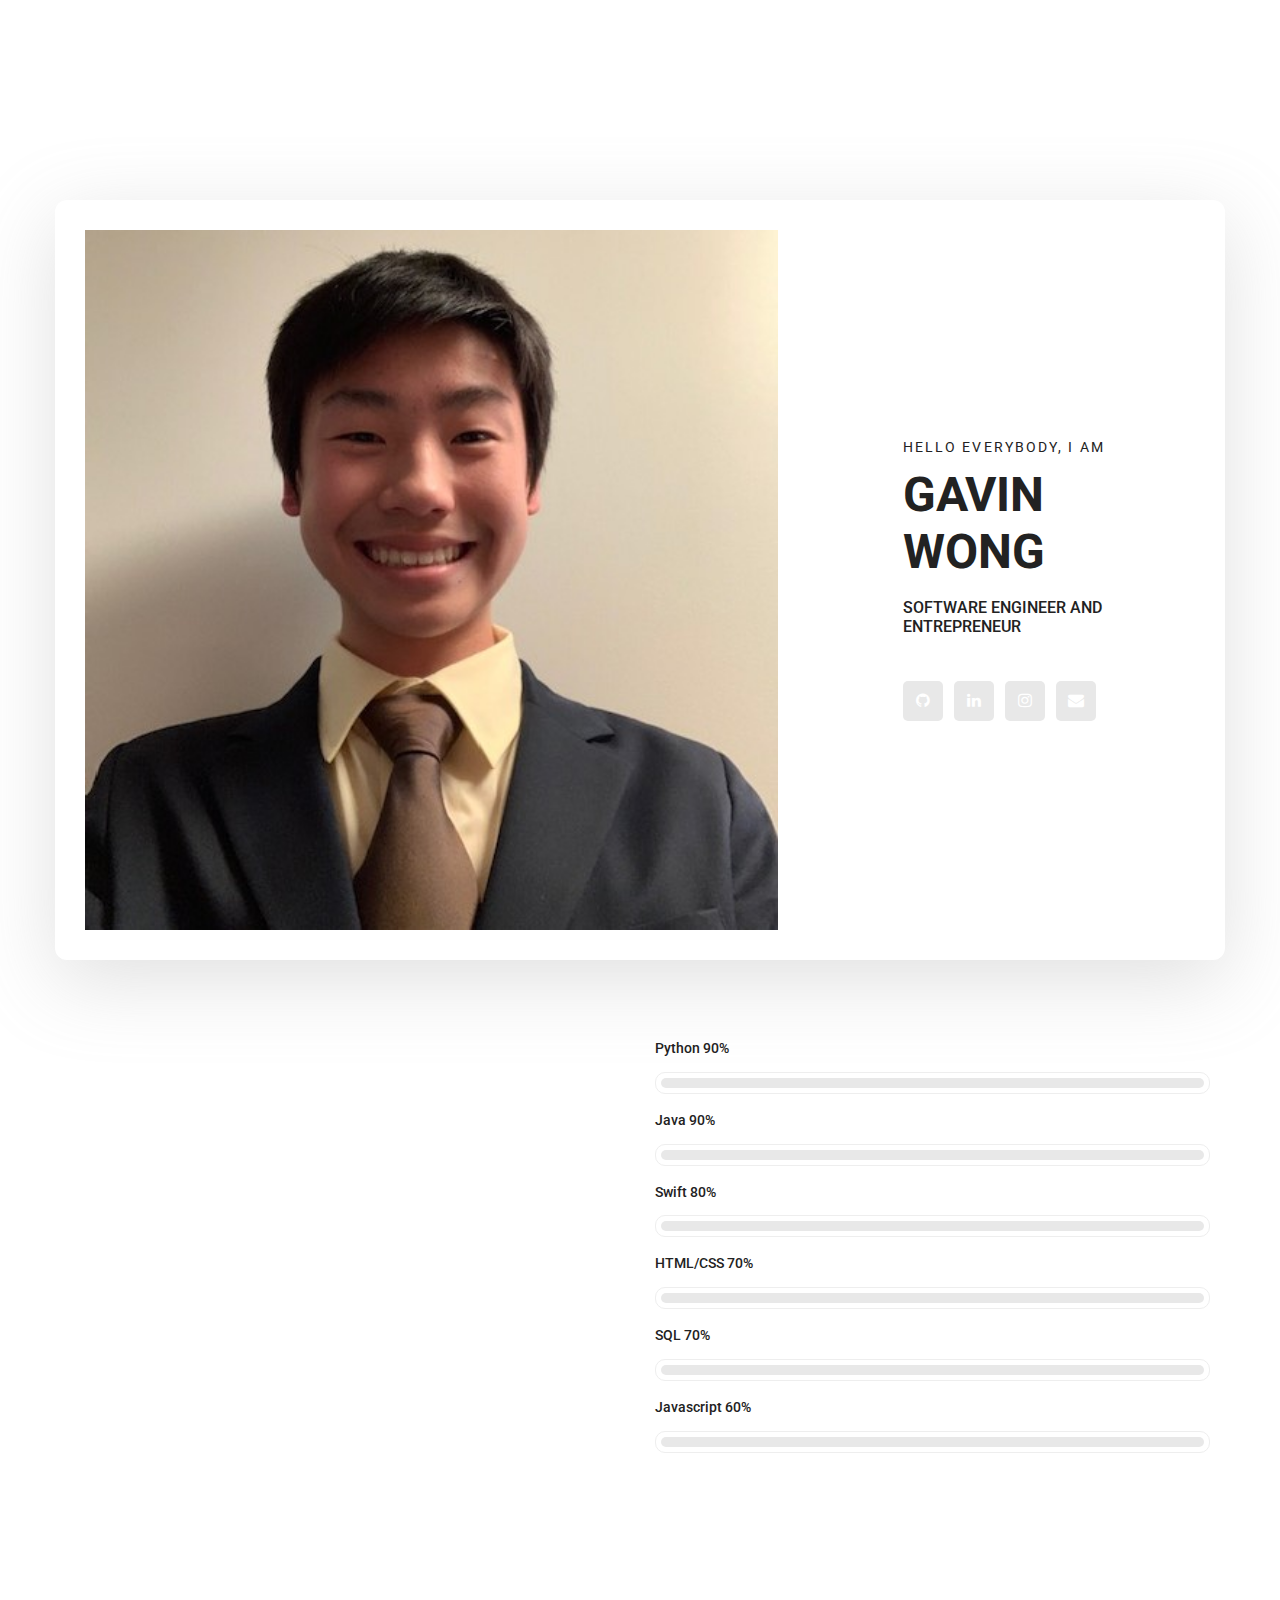
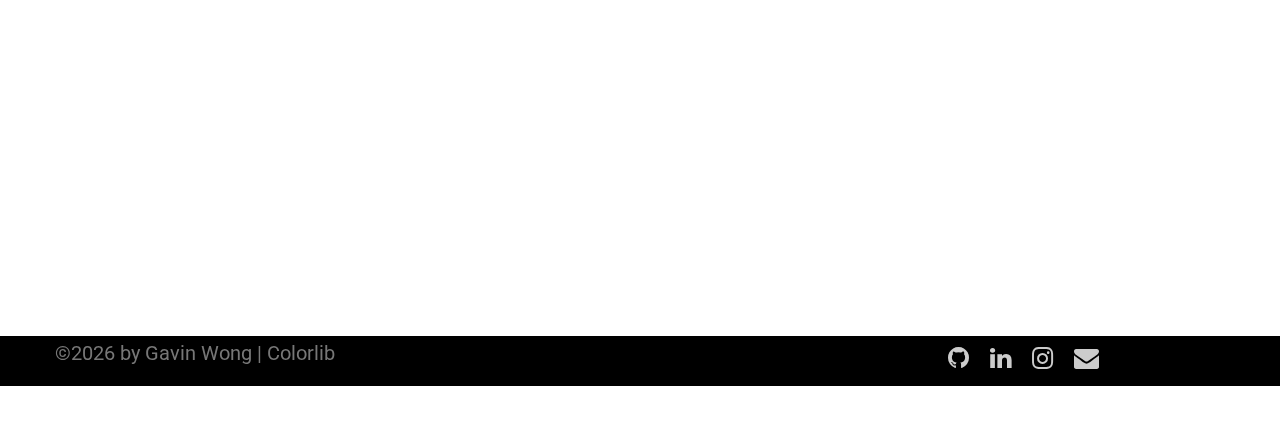
==== commit 7e4eb149: "update html" ====
--- a/index.html
+++ b/index.html
@@ -216,7 +216,7 @@
         					<div class="g_item_text">
         						<h4></h4>
         						<h4>Classroom Connections</h4>
-        						<p>Currently On IOS App Store. An education app that effectively connects students and teachers during the Covid-19 and contains features like anonymous chatroom and conflict calendar.</p>
+        						<p>An education app that effectively connects students and teachers during the Covid-19 and contains features like anonymous chatroom and conflict calendar. Currently On IOS App Store with 1300+ downloads.</p>
                                 <p> <em> Built using Xcode Swift (UITableViews and customizable cells) and Firebase Database and Storage API. </em> </p>
                                 <a href="https://github.com/codifyasia/ClassroomConnections" class = "btn btn-primary align-items-center" target="_blank">
                                     <i class="fa fa-github"></i>
@@ -233,7 +233,7 @@
         					</div>
         					<div class="g_item_text">
         						<h4>AutoDrone Delivery</h4>
-        						<p>Drone Delivery system designed for Covid-19 that involves a deep learning autonomous drone model and complimentary app allowing online purchasing, deliveries processing by drones, real-time loocation delivery status.</p>
+        						<p>Drone Delivery system designed for Covid-19 that involves a deep learning autonomous drone model and complimentary app allowing online purchasing, deliveries processing by drones, real-time location delivery status.</p>
                                 <p> <em>Deep Learning Model Algorithm built using a CNN-LSTM model. App built with Xcode Swift (UITableViews and customizable cells) and Firebase Database and Storage API.  </em> </p>
                                 <a href="https://github.com/AutonomousDeliveryDrone" class = "btn btn-primary align-items-center" target="_blank">
                                     <i class="fa fa-github"></i>
@@ -262,12 +262,12 @@
         			<div class="col-lg-4 col-md-4 col-sm-6 brand creative print tag">
         				<div class="tag h_gallery_item">
         					<div class="g_img_item">
-        						<img class="img-fluid" src="img/projects/raceapp.PNG" alt="">
-        						<a class="light" href="img/projects/raceappscreen.PNG"><img src="img/gallery/icon.png" alt=""></a>
+        						<img class="img-fluid" src="img/projects/raceglobal.PNG" alt="">
+        						<a class="light" href="img/projects/raceglobalscreen.PNG"><img src="img/gallery/icon.png" alt=""></a>
         					</div>
         					<div class="g_item_text">
-        						<h4>Race App</h4>
-        						<p>A fitness app that helps connect runners from around the world and help runners improve their running time. Runners can enter into a queue system and compete in simulated races with other runners from around the world, or complete time trials to improve running times.</p>
+        						<h4>Race Global</h4>
+        						<p>A fitness app that helps connect runners from around the world and help runners improve their running time. Runners can enter into a queue system and compete in simulated races with other runners from around the world, or complete time trials to improve running times. Currently On IOS App Store.</p>
                                 <p><em>App built with Xcode Swift (CLLocation for location tracking/mapping) and Firebase Database and Storage API. </em></p>
                                 <a href="https://github.com/codifyasia/raceApp" class = "btn btn-primary align-items-center" target="_blank">
                                     <i class="fa fa-github"></i>
@@ -303,7 +303,7 @@
         						<h4>Relyze</h4>
         						<p>A natural language processing (NLP) machine learning model that takes some type of business review as input and outputs whether the review is positive or negative review for the business.</p>
                                 <p> <em>Built using Bag of Worlds Model from Natural Language ToolKit Module and Naive Bayes Classifier</em></p>
-                                <a href="#" class = "btn btn-primary align-items-center" target="_blank">
+                                <a href="https://github.com/GavinWon/Relyze" class = "btn btn-primary align-items-center" target="_blank">
                                     <i class="fa fa-github"></i>
                                     Github Source Code
                                 </a>
@@ -383,9 +383,9 @@
                                     </div>
                                     <div class="text pl-3">
                                         <span class="date">April 2020</span>
-                                        <h2>HackCovid</h2>
-                                        <span class="position">1st Place Hack, Best Drone Hack</span>
-                                        <p>Created Autodrone Delivery and judged by EUvsVirus Leadership Team. Applauded for complexity of the project and being able to address and solve a major issue during the pandemic</p>
+                                        <h2>CommunityHacks</h2>
+                                        <span class="position">2nd Place Hack, Best Covid-19 Hack</span>
+                                        <p>Created Autodrone Delivery. Applauded for complexity of the project and being able to address and solve a major issue during the pandemic</p>
                                     </div>
                                 </div>
                                 <div class="resume-wrap d-flex ftco-animate">
@@ -529,7 +529,7 @@
                                 <a href="pdf/ensemble.pdf" target="_blank"><i class="fa fa-external-link"></i></a>
                             </div>
                             <h3>Research Intern</h3>
-                            <p>I assisted Prof. Mark Stamp research regarding applying ensemble methods to modernize machine learning tools for malware classification, and  I accomplished over 10 different experiments and reported metric results. Our research published within a machine learning book. </p>
+                            <p>I assisted Prof. Mark Stamp research regarding applying ensemble methods to modernize machine learning tools for malware classification, and  I accomplished over 15 different experiments and reported metric results. Our research published within a machine learning book. </p>
                         </div>
                     </div>
                 </div>
@@ -546,6 +546,22 @@
                             
                             <h3>Software Engineer Intern</h3>
                             <p>I applied Generative Adversarial Networks (GAN) for network intrusion detection by utilizing Zeek to convert PCAP files into Zeek logs for the dataset. I integrated a Linux/Ubuntu virtual machine as well for the dataset extraction, trained the GAN and finally, published a white paper describing the results/metrics on company website</p>
+                        </div>
+                    </div>
+                </div>
+                <div class="block-3 d-md-flex ftco-animate container table feature_item">
+                    <div class = "col-lg-5 col-md-5 col-sm-5 cell2"> 
+                        <img class="img-fluid rounded-corner" src="img/workexperience/smounthealthtech.jpg" alt="SMount Health Tech Image" style="width:600px;height:300px;">
+                    </div>
+                    <div class = "col-lg-7 col-md-7 col-sm-7 cell2 "> 
+                        <div class="text rounded-corner">
+                            <div class="research">
+                                <h2 class="researchh2">SMount Health Tech</h2>
+<!--                                <a href="https://www.silicondatasecurity.com/" target="_blank"><i class="fa fa-external-link"></i></a>-->
+                            </div>
+                            
+                            <h3>Mobile Development Intern</h3>
+                            <p>I helped develop a mobile health app for recording medical information and monitoring health conditions of seniors to help families. The app was designed for easy-use and easy-access for general public and for as many families as possible. </p>
                         </div>
                     </div>
                 </div>
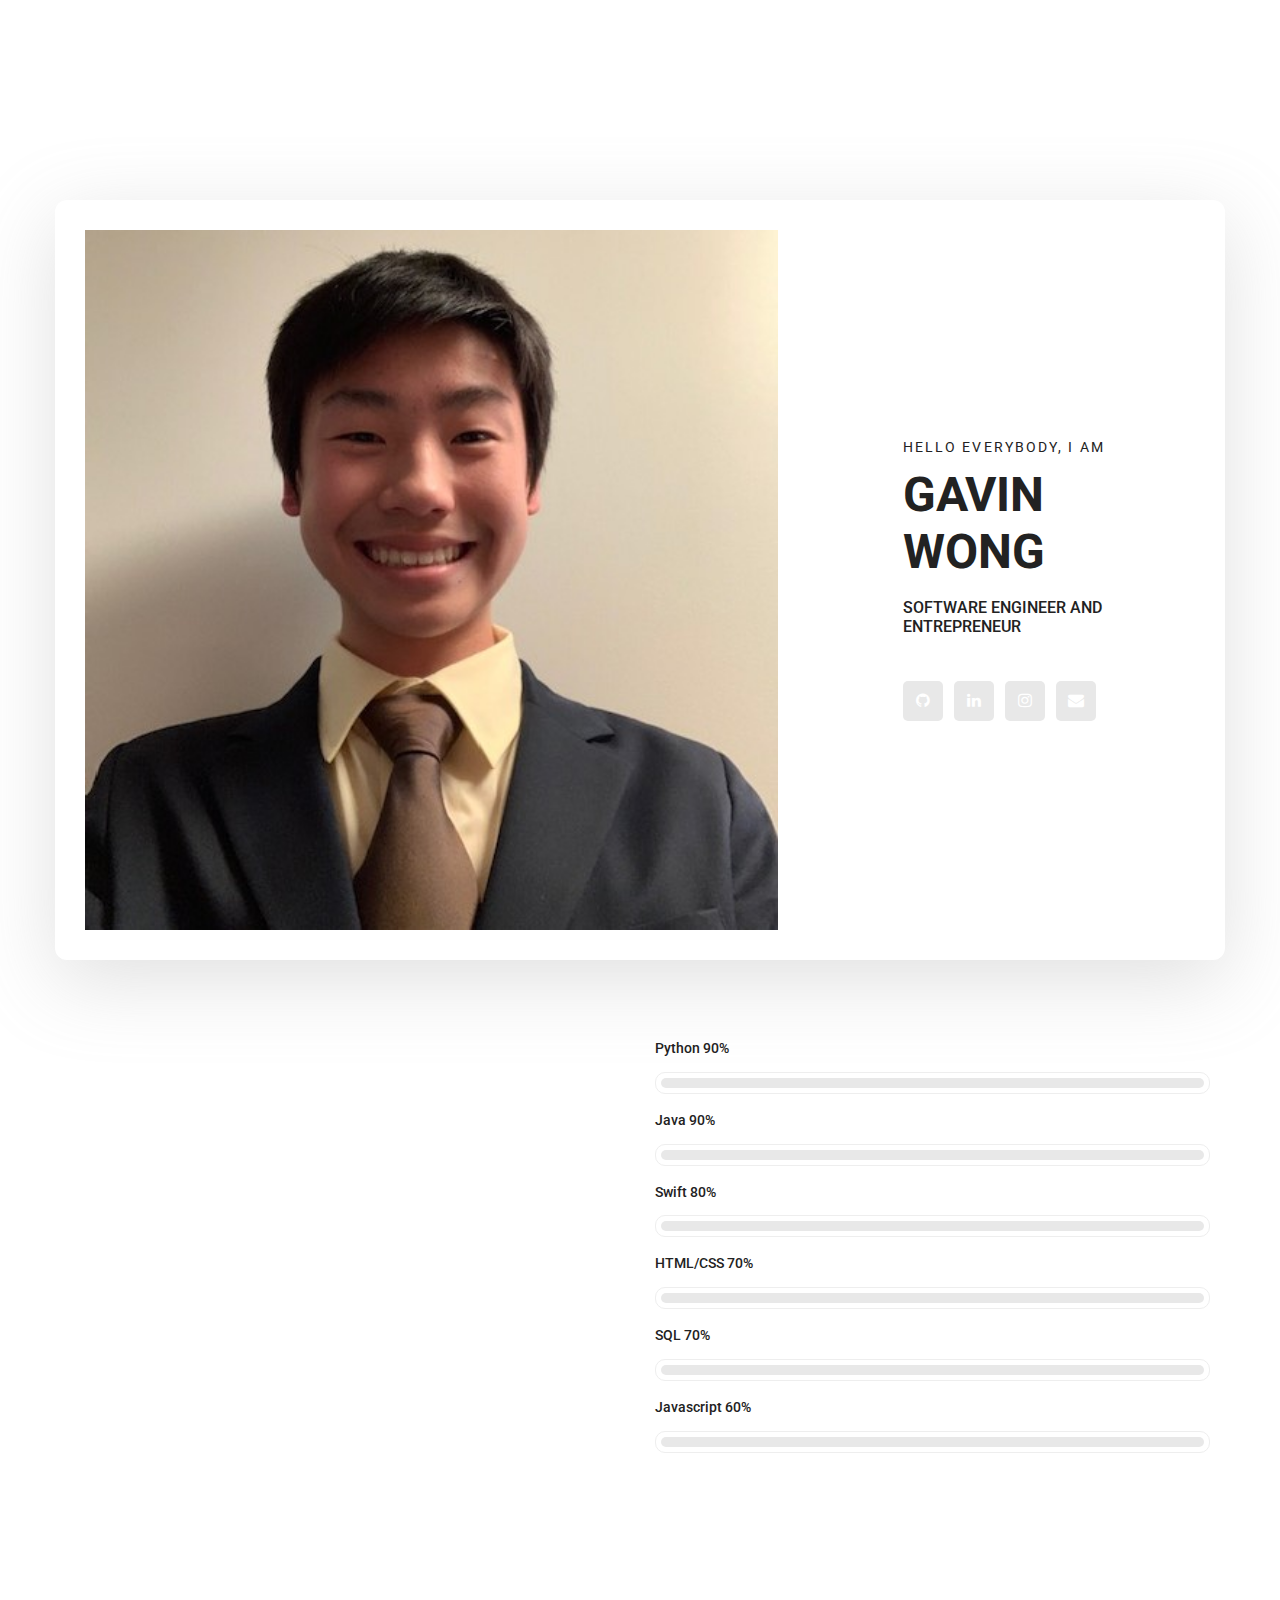
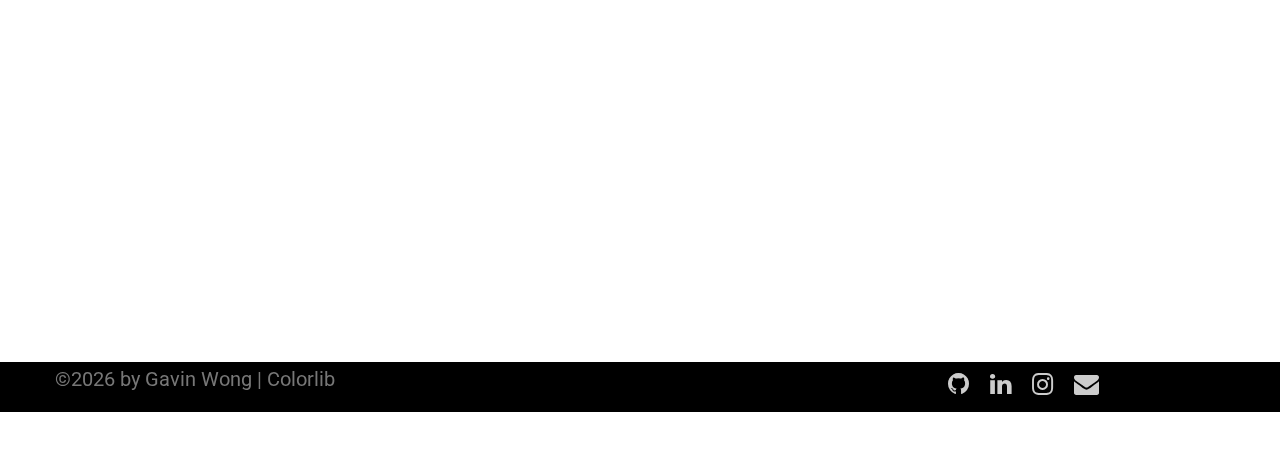
==== commit 622832d1: "rearranged and added links for internships" ====
--- a/index.html
+++ b/index.html
@@ -117,7 +117,7 @@
         						<div class="col-md-4">
         							<div class="wel_item">
         								<i class="lnr lnr-database"></i>
-        								<h4>44</h4>
+        								<h4>56</h4>
         								<p>Repositories</p>
         							</div>
         						</div>
@@ -131,7 +131,7 @@
         						<div class="col-md-4">
         							<div class="wel_item">
         								<i class="lnr lnr-users"></i>
-        								<h4>2</h4>
+        								<h4>3</h4>
         								<p>Internships</p>
         							</div>
         						</div>
@@ -520,22 +520,27 @@
             <div class="row no-gutters space feature_inner">
                 <div class="block-3 d-md-flex ftco-animate container table feature_item">
                     <div class = "col-lg-5 col-md-5 col-sm-5 cell2"> 
-                        <img class="img-fluid rounded-corner" src="img/workexperience/SJSU.jpeg" alt="">
+                        <a href="https://www.sjsu.edu/" target="_blank">
+                            <img class="img-fluid rounded-corner" src="img/workexperience/SJSU.jpeg" alt="">
+                        </a>
                     </div>
                     <div class = "col-lg-7 col-md-7 col-sm-7 cell2 "> 
                         <div class="text rounded-corner">
                             <div class="research">
-                                <h2 class="researchh2">San Jose State University</h2>
+                                <h2 class="researchh2">San Jose State University </h2>
                                 <a href="pdf/ensemble.pdf" target="_blank"><i class="fa fa-external-link"></i></a>
                             </div>
                             <h3>Research Intern</h3>
-                            <p>I assisted Prof. Mark Stamp research regarding applying ensemble methods to modernize machine learning tools for malware classification, and  I accomplished over 15 different experiments and reported metric results. Our research published within a machine learning book. </p>
+                            <p>I assisted Prof. Mark Stamp research regarding applying ensemble methods to modernize machine learning tools for malware classification, and  I accomplished over 15 different experiments and reported metric results. Our research published within a machine learning book:</p>
+                            <a href="https://link.springer.com/book/10.1007/978-3-030-62582-5">Malware Analysis Using Artificial Intelligence and Deep Learning</a>
                         </div>
                     </div>
                 </div>
                 <div class="block-3 d-md-flex ftco-animate container table feature_item">
                     <div class = "col-lg-5 col-md-5 col-sm-5 cell2"> 
-                        <img class="img-fluid rounded-corner" src="img/workexperience/silicondatasecurity.png" alt="SiliconData Security Logo" style="width:600px;height:300px;">
+                        <a href="https://silicondatasecurity.com/" target="_blank">
+                            <img class="img-fluid rounded-corner" src="img/workexperience/silicondatasecurity.png" alt="SiliconData Security Logo" style="width:600px;height:300px;">
+                        </a>
                     </div>
                     <div class = "col-lg-7 col-md-7 col-sm-7 cell2 "> 
                         <div class="text rounded-corner">
